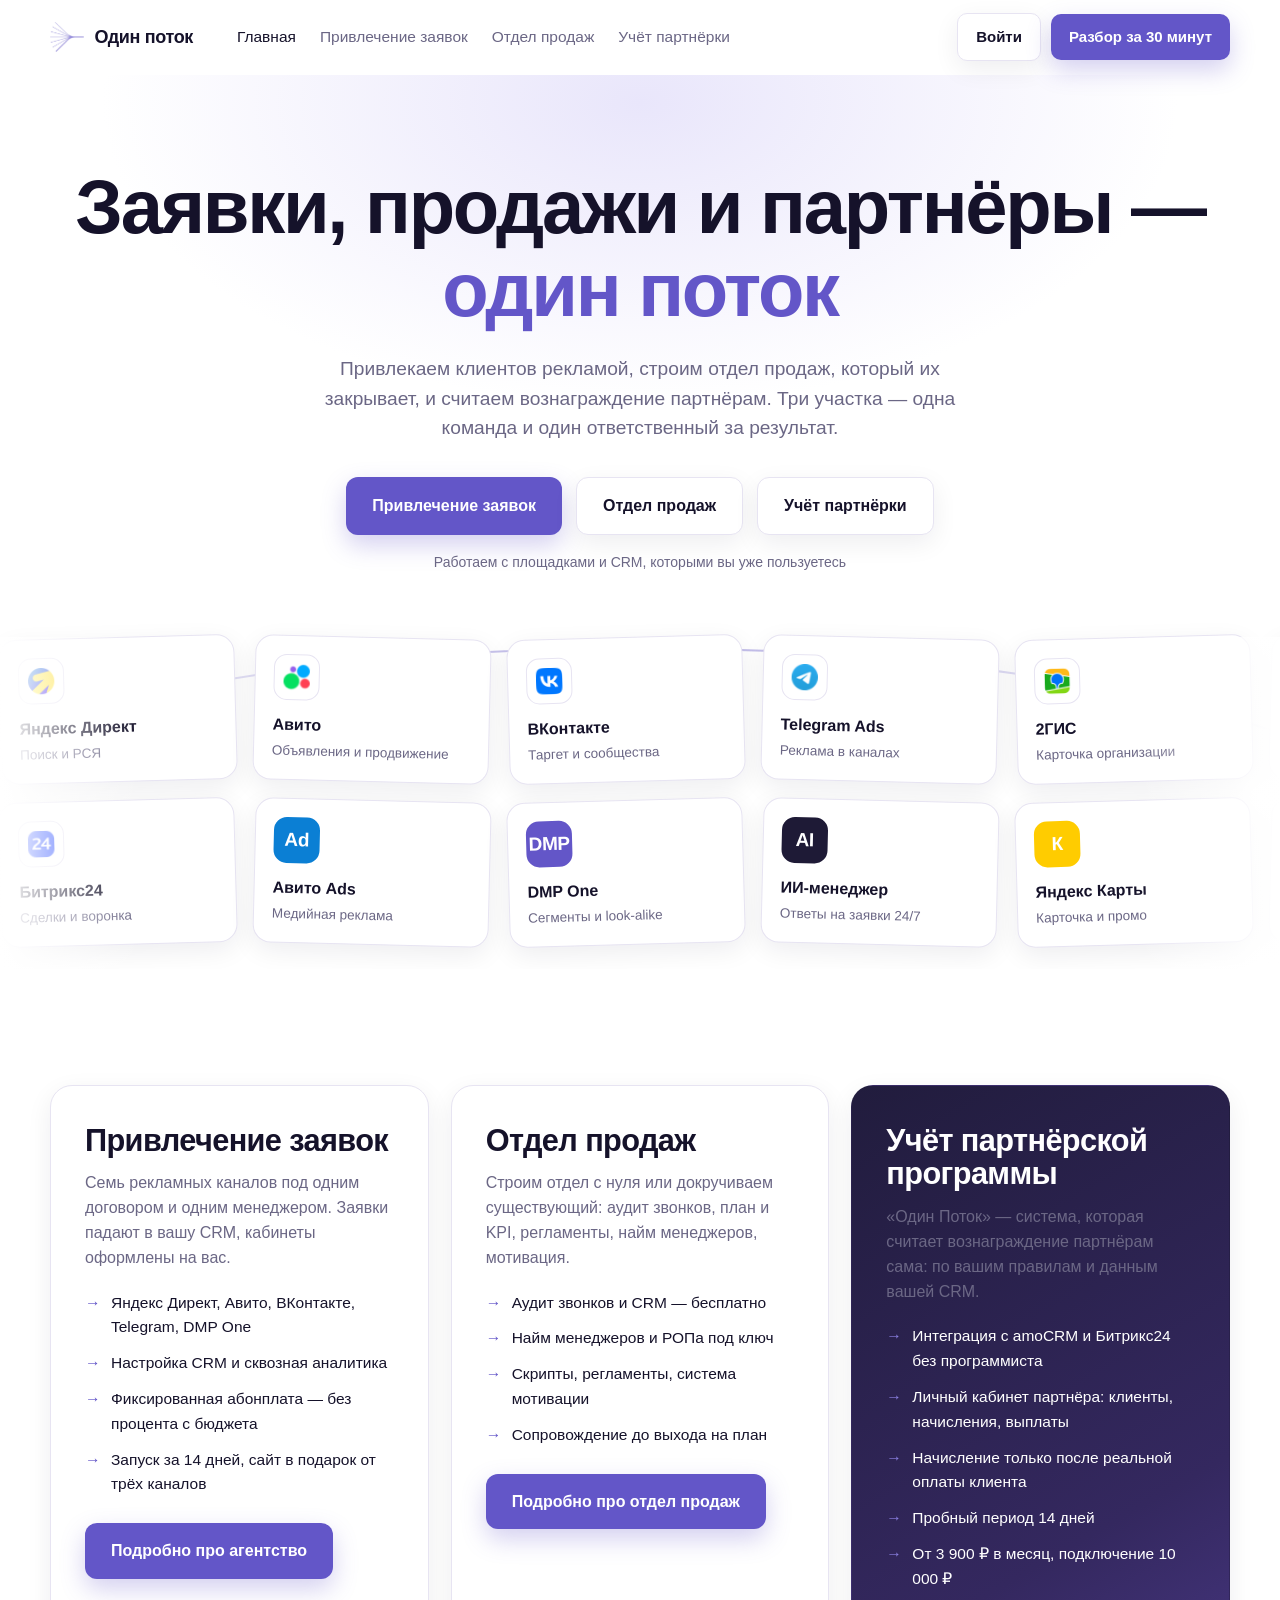
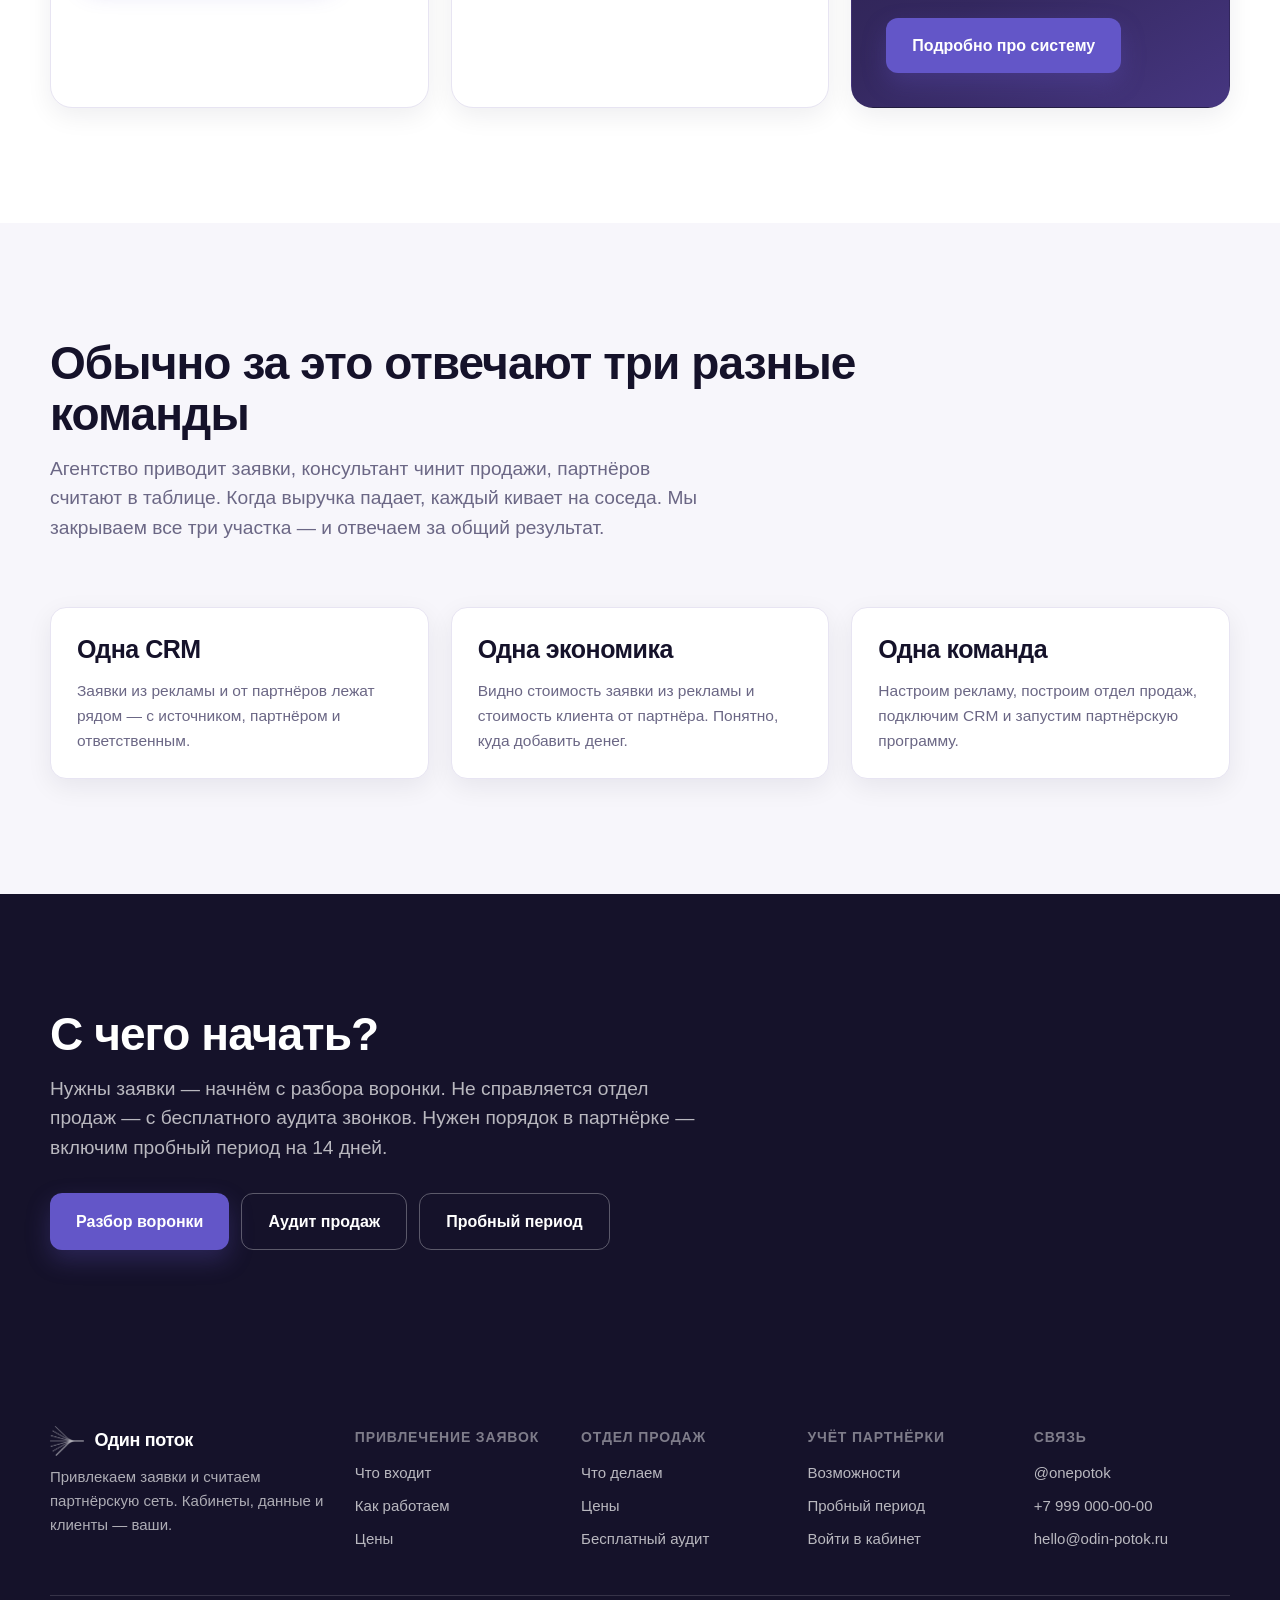
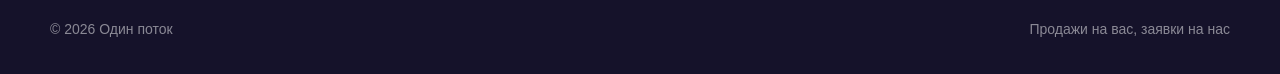
==== index.html @ 6f91235a "Тарифы платформы на сайте: шесть ступеней, подключение 10 000, год −20% Co-Authored-By: Claude Opus " ====
<!doctype html>
<html lang="ru">
<head>
<meta charset="utf-8" />
<meta name="viewport" content="width=device-width, initial-scale=1" />
<title>Один поток — привлечение заявок и учёт партнёрской программы</title>
<meta name="description" content="Два направления: агентство привлечения заявок (Яндекс Директ, Авито, ВКонтакте, Telegram, DMP One) и «Один Поток» — система учёта партнёрских программ с интеграцией amoCRM и Битрикс24." />
<link rel="icon" href="assets/logo-mark.png" />
<link rel="stylesheet" href="styles.css" />
</head>
<body data-page="home">

<header class="head" id="head"></header>

<main>
<section class="hero">
  <div class="wrap hero__in">
    <h1 class="rise">Заявки, продажи и партнёры —<br /><span>один поток</span></h1>
    <p class="lead rise">Привлекаем клиентов рекламой, строим отдел продаж, который их закрывает,
      и считаем вознаграждение партнёрам. Три участка — одна команда и один ответственный за результат.</p>
    <div class="hero__cta rise">
      <a class="btn" href="agency.html">Привлечение заявок</a>
      <a class="btn btn--ghost" href="sales.html">Отдел продаж</a>
      <a class="btn btn--ghost" href="platform.html">Учёт партнёрки</a>
    </div>
    <p class="hero__note rise">Работаем с площадками и CRM, которыми вы уже пользуетесь</p>
  </div>

  <div class="marquee" aria-hidden="true">
    <svg class="arc" viewBox="0 0 1200 160" preserveAspectRatio="none">
      <path d="M0 140 C 300 10, 900 10, 1200 140" fill="none" stroke="url(#g)" stroke-width="2" stroke-linecap="round" />
      <defs><linearGradient id="g" x1="0" x2="1"><stop offset="0" stop-color="#6356c8" stop-opacity="0"/><stop offset=".5" stop-color="#6356c8" stop-opacity=".45"/><stop offset="1" stop-color="#6356c8" stop-opacity="0"/></linearGradient></defs>
    </svg>
    <div class="marquee__row"></div>
    <div class="marquee__row"></div>
  </div>
</section>

<!-- ДВА НАПРАВЛЕНИЯ -->
<section class="section">
  <div class="wrap">
    <div class="ways">
      <article class="way rise">
        <h2>Привлечение заявок</h2>
        <p class="lead mt-s">Семь рекламных каналов под одним договором и одним менеджером. Заявки падают в вашу CRM, кабинеты оформлены на вас.</p>
        <ul>
          <li>Яндекс Директ, Авито, ВКонтакте, Telegram, DMP One</li>
          <li>Настройка CRM и сквозная аналитика</li>
          <li>Фиксированная абонплата — без процента с бюджета</li>
          <li>Запуск за 14 дней, сайт в подарок от трёх каналов</li>
        </ul>
        <a class="btn" href="agency.html">Подробно про агентство</a>
      </article>

      <article class="way rise">
        <h2>Отдел продаж</h2>
        <p class="lead mt-s">Строим отдел с нуля или докручиваем существующий: аудит звонков, план и KPI, регламенты, найм менеджеров, мотивация.</p>
        <ul>
          <li>Аудит звонков и CRM — бесплатно</li>
          <li>Найм менеджеров и РОПа под ключ</li>
          <li>Скрипты, регламенты, система мотивации</li>
          <li>Сопровождение до выхода на план</li>
        </ul>
        <a class="btn" href="sales.html">Подробно про отдел продаж</a>
      </article>

      <article class="way way--dark rise">
        <h2>Учёт партнёрской программы</h2>
        <p class="lead mt-s">«Один Поток» — система, которая считает вознаграждение партнёрам сама: по вашим правилам и данным вашей CRM.</p>
        <ul>
          <li>Интеграция с amoCRM и Битрикс24 без программиста</li>
          <li>Личный кабинет партнёра: клиенты, начисления, выплаты</li>
          <li>Начисление только после реальной оплаты клиента</li>
          <li>Пробный период <span data-trial-days>14</span> дней</li>
          <li>От 3 900 ₽ в месяц, подключение 10 000 ₽</li>
        </ul>
        <a class="btn" href="platform.html">Подробно про систему</a>
      </article>
    </div>
  </div>
</section>

<!-- ПОЧЕМУ ВМЕСТЕ -->
<section class="section section--paper">
  <div class="wrap">
    <div class="rise" style="max-width:840px">
      <h2>Обычно за это отвечают три разные команды</h2>
      <p class="lead mt-s">Агентство приводит заявки, консультант чинит продажи, партнёров считают в таблице.
        Когда выручка падает, каждый кивает на соседа. Мы закрываем все три участка — и отвечаем за общий результат.</p>
    </div>
    <div class="grid g3 mt-xl">
      <div class="card rise"><h3>Одна CRM</h3><p class="mt-s">Заявки из рекламы и от партнёров лежат рядом — с источником, партнёром и ответственным.</p></div>
      <div class="card rise"><h3>Одна экономика</h3><p class="mt-s">Видно стоимость заявки из рекламы и стоимость клиента от партнёра. Понятно, куда добавить денег.</p></div>
      <div class="card rise"><h3>Одна команда</h3><p class="mt-s">Настроим рекламу, построим отдел продаж, подключим CRM и запустим партнёрскую программу.</p></div>
    </div>
  </div>
</section>

<!-- ПОЛОСА CTA -->
<section class="section section--ink">
  <div class="wrap band">
    <div class="rise">
      <h2>С чего начать?</h2>
      <p class="lead mt-s">Нужны заявки — начнём с разбора воронки. Не справляется отдел продаж — с бесплатного аудита звонков.
        Нужен порядок в партнёрке — включим пробный период на <span data-trial-days>14</span> дней.</p>
    </div>
    <div class="band__cta rise">
      <a class="btn" href="agency.html#start">Разбор воронки</a>
      <a class="btn btn--ghost" href="sales.html#audit">Аудит продаж</a>
      <a class="btn btn--ghost" href="platform.html#trial">Пробный период</a>
    </div>
  </div>
</section>
</main>

<footer class="foot" id="foot"></footer>
<script src="app.js"></script>
</body>
</html>
---- styles.css ----
/*
 * Сайт «Один поток»: агентство привлечения заявок + платформа учёта партнёрок.
 * Светлый фон, один акцент из логотипа, много воздуха, крупная типографика.
 */

:root {
  --accent: #6356c8;
  --accent-2: #8a7fe0;
  --accent-soft: #efedfa;
  --ink: #15122a;
  --dim: #6b6785;
  --line: #e7e4f2;
  --paper: #f7f6fb;
  --ok: #17794f;
  --ok-bg: #e8f6ef;
  --warn-bg: #fff4d6;
  --radius: 16px;
  --shadow: 0 18px 50px rgba(21, 18, 42, .10);
  --shadow-soft: 0 8px 26px rgba(21, 18, 42, .07);
  --max: 1180px;
}

* { box-sizing: border-box; }

/* Полосы прокрутки убраны: страница листается колесом, пальцем и клавишами. */
* { scrollbar-width: none; -ms-overflow-style: none; }
*::-webkit-scrollbar { width: 0; height: 0; display: none; }

html { scroll-behavior: smooth; scroll-padding-top: 88px; }

body {
  margin: 0;
  background: #fff;
  color: var(--ink);
  font: 17px/1.6 -apple-system, "Segoe UI", Roboto, "Helvetica Neue", Arial, sans-serif;
  -webkit-font-smoothing: antialiased;
  overflow-x: hidden;
}

h1, h2, h3, h4 { margin: 0; letter-spacing: -.02em; line-height: 1.1; font-weight: 700; }
h1 { font-size: clamp(38px, 6.4vw, 76px); letter-spacing: -.03em; }
h2 { font-size: clamp(28px, 3.6vw, 46px); }
h3 { font-size: clamp(20px, 2vw, 25px); line-height: 1.25; }
p { margin: 0; }
a { color: inherit; text-decoration: none; }
img { max-width: 100%; display: block; }

.wrap { width: min(var(--max), calc(100% - 48px)); margin: 0 auto; }
.section { padding: clamp(64px, 9vw, 130px) 0; }
.section--paper { background: var(--paper); }
.section--ink { background: var(--ink); color: #fff; }
.section--ink .dim, .section--ink .lead { color: rgba(255,255,255,.7); }

.kicker {
  display: inline-flex; align-items: center; gap: 8px;
  font-size: 12px; letter-spacing: .16em; text-transform: uppercase; font-weight: 700;
  color: var(--accent); margin-bottom: 18px;
}
.kicker::before { content: ''; width: 22px; height: 2px; background: var(--accent); border-radius: 2px; }
.section--ink .kicker { color: var(--accent-2); }
.section--ink .kicker::before { background: var(--accent-2); }

.lead { font-size: clamp(17px, 1.5vw, 20px); color: var(--dim); line-height: 1.55; max-width: 62ch; }
.dim { color: var(--dim); }
.mt-s { margin-top: 14px; } .mt-m { margin-top: 26px; } .mt-l { margin-top: 44px; } .mt-xl { margin-top: 64px; }

/* ---------- кнопки ---------- */
.btn {
  display: inline-flex; align-items: center; justify-content: center; gap: 9px;
  border: 0; cursor: pointer; font: inherit; font-weight: 600; font-size: 16px;
  padding: 15px 26px; border-radius: 12px; transition: transform .15s ease, box-shadow .2s ease, background .2s ease;
  background: var(--accent); color: #fff; box-shadow: 0 10px 24px rgba(99, 86, 200, .28);
}
.btn:hover { transform: translateY(-2px); box-shadow: 0 16px 32px rgba(99, 86, 200, .34); }
.btn--ghost { background: #fff; color: var(--ink); border: 1px solid var(--line); box-shadow: var(--shadow-soft); }
.btn--ghost:hover { border-color: var(--accent); box-shadow: 0 12px 28px rgba(21,18,42,.1); }
.btn--ink { background: var(--ink); box-shadow: 0 10px 24px rgba(21, 18, 42, .25); }
.btn--sm { padding: 11px 18px; font-size: 15px; border-radius: 10px; }
.btn--wide { width: 100%; }

/* ---------- шапка ---------- */
.head {
  position: sticky; top: 0; z-index: 60;
  backdrop-filter: saturate(180%) blur(14px);
  background: rgba(255,255,255,.82);
  border-bottom: 1px solid transparent;
  transition: border-color .2s ease, box-shadow .2s ease;
}
.head.is-stuck { border-color: var(--line); box-shadow: 0 6px 24px rgba(21,18,42,.06); }
.head__in { display: flex; align-items: center; gap: 26px; height: 74px; }
.brand { display: flex; align-items: center; gap: 11px; font-weight: 800; font-size: 18px; letter-spacing: -.02em; }
.brand img { height: 30px; width: auto; }
.nav { display: flex; gap: 24px; margin-left: 18px; }
.nav a { font-size: 15.5px; color: var(--dim); font-weight: 500; transition: color .15s ease; }
.nav a:hover, .nav a.is-active { color: var(--ink); }
.head__cta { margin-left: auto; display: flex; gap: 10px; align-items: center; }
.burger { display: none; background: none; border: 0; font-size: 24px; cursor: pointer; color: var(--ink); }

/* ---------- первый экран ---------- */
.hero { position: relative; padding: clamp(50px, 7vw, 92px) 0 0; overflow: hidden; }
.hero::before {
  content: ''; position: absolute; inset: -260px 0 auto; height: 720px;
  background: radial-gradient(60% 60% at 50% 40%, #e9e6fb 0%, rgba(247,246,251,0) 70%);
  z-index: -1;
}
.hero__in { text-align: center; }
.hero h1 span { color: var(--accent); }
.hero .lead { margin: 22px auto 0; text-align: center; }
.hero__cta { display: flex; gap: 14px; justify-content: center; flex-wrap: wrap; margin-top: 34px; }
.hero__note { margin-top: 16px; font-size: 14px; color: var(--dim); }

/* бегущие карточки площадок */
.marquee { position: relative; margin-top: clamp(40px, 5vw, 66px); padding-bottom: 24px; }
.marquee::before, .marquee::after {
  content: ''; position: absolute; top: 0; bottom: 0; width: 140px; z-index: 3; pointer-events: none;
}
.marquee::before { left: 0; background: linear-gradient(90deg, #fff, rgba(255,255,255,0)); }
.marquee::after { right: 0; background: linear-gradient(270deg, #fff, rgba(255,255,255,0)); }
.arc { position: absolute; top: -34px; left: -4%; width: 108%; height: 170px; z-index: 0; pointer-events: none; }
.marquee__row { position: relative; z-index: 1; display: flex; gap: 18px; width: max-content; animation: slide 46s linear infinite; }
.marquee__row + .marquee__row { margin-top: 18px; animation-duration: 58s; animation-direction: reverse; }
.marquee:hover .marquee__row { animation-play-state: paused; }
@keyframes slide { from { transform: translateX(0); } to { transform: translateX(-50%); } }

.plat {
  width: 236px; flex: none; background: #fff; border: 1px solid var(--line); border-radius: 18px;
  padding: 18px; box-shadow: var(--shadow-soft); transition: transform .25s ease, box-shadow .25s ease;
}
.plat:nth-child(odd) { transform: rotate(-1.6deg); }
.plat:nth-child(even) { transform: rotate(1.4deg); }
.plat:hover { transform: rotate(0) translateY(-6px); box-shadow: var(--shadow); }
.plat__ic {
  width: 46px; height: 46px; border-radius: 13px; display: grid; place-items: center;
  color: #fff; font-weight: 800; font-size: 19px; margin-bottom: 12px; letter-spacing: -.02em;
}
.plat__n { font-weight: 700; font-size: 16px; }
.plat__t { font-size: 13.5px; color: var(--dim); margin-top: 2px; }

/* ---------- две дороги ---------- */
.ways { display: grid; grid-template-columns: repeat(3, 1fr); gap: 22px; }
@media (max-width: 1100px) { .ways { grid-template-columns: 1fr; } }
.way {
  position: relative; border-radius: 22px; padding: 38px 34px 34px; overflow: hidden;
  border: 1px solid var(--line); background: #fff; box-shadow: var(--shadow-soft);
  transition: transform .2s ease, box-shadow .2s ease;
}
.way:hover { transform: translateY(-4px); box-shadow: var(--shadow); }
.way--dark { background: linear-gradient(150deg, #211c3d, #34285f 70%, #463680); color: #fff; border-color: transparent; }
.way--dark .dim { color: rgba(255,255,255,.7); }
.way__tag { display: inline-block; font-size: 13px; font-weight: 600; padding: 5px 13px; border-radius: 999px; background: var(--accent-soft); color: var(--accent); margin-bottom: 18px; }
.way--dark .way__tag { background: rgba(255,255,255,.14); color: #fff; }
.way ul { list-style: none; margin: 20px 0 26px; padding: 0; display: grid; gap: 11px; }
.way li { position: relative; padding-left: 26px; font-size: 15.5px; }
.way li::before { content: '→'; position: absolute; left: 0; color: var(--accent); }
.way--dark li::before { color: var(--accent-2); }

/* ---------- сетки ---------- */
.grid { display: grid; gap: 22px; }
.g2 { grid-template-columns: repeat(2, 1fr); }
.g3 { grid-template-columns: repeat(3, 1fr); }
.g4 { grid-template-columns: repeat(4, 1fr); }
.split { display: grid; grid-template-columns: 1fr 1fr; gap: clamp(30px, 5vw, 70px); align-items: center; }

.card {
  background: #fff; border: 1px solid var(--line); border-radius: var(--radius);
  padding: 26px 26px 24px; box-shadow: var(--shadow-soft);
}
.card--flat { box-shadow: none; }
.card h3 { margin-bottom: 8px; }
.card p { font-size: 15.5px; color: var(--dim); }
.section--ink .card { background: rgba(255,255,255,.06); border-color: rgba(255,255,255,.14); }
.section--ink .card p { color: rgba(255,255,255,.7); }

.num { font-size: clamp(34px, 4vw, 52px); font-weight: 800; letter-spacing: -.03em; color: var(--accent); line-height: 1; }
.section--ink .num { color: #fff; }

/* пункты списком с линией */
.points { display: grid; gap: 20px; }
.point { padding-top: 16px; border-top: 1px solid var(--line); }
.point b { display: block; font-size: 17px; margin-bottom: 4px; }
.point span { font-size: 15.5px; color: var(--dim); }
.section--ink .point { border-color: rgba(255,255,255,.16); }
.section--ink .point span { color: rgba(255,255,255,.66); }

/* ---------- шаги ---------- */
.steps { display: grid; grid-template-columns: repeat(4, 1fr); gap: 22px; counter-reset: s; }
.step { position: relative; padding-top: 22px; border-top: 2px solid var(--accent-soft); }
.step::before {
  counter-increment: s; content: counter(s);
  position: absolute; top: -17px; left: 0; width: 32px; height: 32px; border-radius: 10px;
  background: var(--accent); color: #fff; display: grid; place-items: center; font-weight: 700; font-size: 15px;
}
.step b { display: block; margin: 12px 0 6px; font-size: 17.5px; }
.step span { font-size: 15px; color: var(--dim); }

/* ---------- цены ---------- */
.price-list { display: grid; gap: 0; border-top: 1px solid var(--line); }
.price-row {
  display: flex; align-items: center; gap: 16px; padding: 17px 4px; border-bottom: 1px solid var(--line);
  transition: background .15s ease, padding .15s ease;
}
.price-row:hover { background: var(--paper); padding-left: 12px; }
.price-row__n { font-weight: 600; }
.price-row__d { color: var(--dim); font-size: 14.5px; }
.price-row__p { margin-left: auto; font-weight: 700; white-space: nowrap; font-variant-numeric: tabular-nums; }
.price-hero {
  margin-top: 26px; border-radius: 20px; padding: 32px 34px; display: flex; align-items: center; gap: 26px; flex-wrap: wrap;
  background: linear-gradient(135deg, var(--accent), #8f7ff0); color: #fff; box-shadow: 0 20px 44px rgba(99,86,200,.3);
}
.price-hero b { font-size: 34px; letter-spacing: -.02em; display: block; }
.price-hero .btn { background: #fff; color: var(--ink); box-shadow: none; margin-left: auto; }

/* ---------- экраны продукта ---------- */
.shots { display: grid; grid-template-columns: repeat(2, 1fr); gap: 22px; }
.shot { border: 1px solid var(--line); border-radius: 16px; overflow: hidden; background: #fff; box-shadow: var(--shadow); }
.shot img { width: 100%; }
.shot__cap { padding: 13px 18px; font-size: 14px; color: var(--dim); border-top: 1px solid var(--line); background: #fff; }
.shot--wide { grid-column: 1 / -1; }

/* ---------- подходит / не подходит ---------- */
.fit { display: grid; grid-template-columns: 1fr 1fr; gap: 22px; }
.fit ul { list-style: none; margin: 16px 0 0; padding: 0; display: grid; gap: 12px; }
.fit li { position: relative; padding-left: 30px; font-size: 15.5px; }
.fit li::before {
  content: '✓'; position: absolute; left: 0; top: 1px; width: 21px; height: 21px; border-radius: 7px;
  background: var(--ok-bg); color: var(--ok); font-size: 12px; display: grid; place-items: center; font-weight: 700;
}
.fit--no li::before { content: '×'; background: #fdeaf0; color: #b3123c; }

/* ---------- вопросы ---------- */
.faq { border-top: 1px solid var(--line); }
.faq details { border-bottom: 1px solid var(--line); }
.faq summary {
  list-style: none; cursor: pointer; padding: 22px 40px 22px 0; font-weight: 600; font-size: 18px; position: relative;
}
.faq summary::-webkit-details-marker { display: none; }
.faq summary::after {
  content: '+'; position: absolute; right: 6px; top: 18px; font-size: 26px; font-weight: 400; color: var(--accent);
  transition: transform .2s ease;
}
.faq details[open] summary::after { content: '−'; }
.faq p { padding: 0 60px 24px 0; color: var(--dim); font-size: 16px; }

/* ---------- форма ---------- */
.form { display: grid; gap: 14px; }
.f label { display: block; font-size: 14px; color: var(--dim); margin-bottom: 6px; }
.f input, .f textarea, .f select {
  width: 100%; font: inherit; font-size: 16px; padding: 14px 16px; border-radius: 12px;
  border: 1px solid var(--line); background: #fff; color: var(--ink); transition: border-color .15s ease, box-shadow .15s ease;
}
.f input:focus, .f textarea:focus, .f select:focus { outline: none; border-color: var(--accent); box-shadow: 0 0 0 4px rgba(99,86,200,.12); }
.f textarea { min-height: 96px; resize: vertical; }
.form__note { font-size: 13.5px; color: var(--dim); }
.form__ok { display: none; background: var(--ok-bg); color: var(--ok); border-radius: 12px; padding: 14px 16px; font-size: 15px; }

/* ---------- подвал ---------- */
.foot { background: var(--ink); color: #fff; padding: 60px 0 34px; }
.foot a { color: rgba(255,255,255,.7); font-size: 15px; }
.foot a:hover { color: #fff; }
.foot__grid { display: grid; grid-template-columns: 1.6fr 1fr 1fr 1fr; gap: 30px; }
.foot__col { display: grid; gap: 9px; align-content: start; }
.foot__col b { font-size: 14px; letter-spacing: .06em; text-transform: uppercase; color: rgba(255,255,255,.45); margin-bottom: 4px; }
.foot__bottom { margin-top: 44px; padding-top: 22px; border-top: 1px solid rgba(255,255,255,.14); display: flex; justify-content: space-between; gap: 16px; flex-wrap: wrap; font-size: 14px; color: rgba(255,255,255,.5); }

/* ---------- появление при прокрутке ---------- */
.rise { opacity: 0; transform: translateY(26px); transition: opacity .6s ease, transform .6s ease; }
.rise.is-in { opacity: 1; transform: none; }
@media (prefers-reduced-motion: reduce) {
  .rise { opacity: 1; transform: none; transition: none; }
  .marquee__row { animation: none; }
  html { scroll-behavior: auto; }
}

/* ---------- телефоны ---------- */
@media (max-width: 960px) {
  .nav { display: none; }
  .burger { display: block; }
  .head__cta .btn--ghost { display: none; }
  .ways, .split, .g2, .g3, .g4, .shots, .fit, .steps { grid-template-columns: 1fr; }
  .foot__grid { grid-template-columns: 1fr 1fr; }
  .nav.is-open {
    display: grid; position: absolute; top: 74px; left: 0; right: 0; background: #fff;
    padding: 18px 24px 24px; gap: 14px; border-bottom: 1px solid var(--line); box-shadow: var(--shadow);
    margin-left: 0;
  }
  .nav.is-open a { font-size: 17px; color: var(--ink); }
  .price-hero { flex-direction: column; align-items: flex-start; }
  .price-hero .btn { margin-left: 0; width: 100%; }
}

/* ---------- сравнение вариантов ---------- */
.compare { display: grid; grid-template-columns: repeat(3, 1fr); gap: 22px; align-items: start; }
.compare__col { background: #fff; border: 1px solid var(--line); border-radius: var(--radius); padding: 28px 26px; box-shadow: var(--shadow-soft); }
.compare__col--best { border-color: var(--accent); box-shadow: 0 20px 44px rgba(99,86,200,.18); position: relative; }
.compare__col h3 { margin-bottom: 4px; }
.compare__col ul { list-style: none; margin: 20px 0 0; padding: 0; display: grid; gap: 12px; }
.compare__col li { position: relative; padding-left: 30px; font-size: 15.5px; }
.compare__col li::before { position: absolute; left: 0; top: 1px; width: 21px; height: 21px; border-radius: 7px; display: grid; place-items: center; font-size: 12px; font-weight: 700; }
.compare__col li.yes::before { content: '✓'; background: var(--ok-bg); color: var(--ok); }
.compare__col li.no::before { content: '×'; background: #fdeaf0; color: #b3123c; }
@media (max-width: 960px) { .compare { grid-template-columns: 1fr; } }

/* ---------- страницы-разделы ---------- */
.hero--page { padding-top: clamp(40px, 5vw, 70px); }
.hero--page h1 { font-size: clamp(34px, 5vw, 60px); }
.hero__in .kicker { display: inline-flex; }

/* логотип площадки вместо буквы */
.plat__ic--img { background: #fff; border: 1px solid var(--line); }
.plat__ic--img img { width: 30px; height: 30px; object-fit: contain; }

/* телефон в разделе кабинета партнёра */
.phone { width: 290px; border: 9px solid var(--ink); border-radius: 34px; overflow: hidden; box-shadow: var(--shadow); }
.phone img { width: 100%; display: block; }

/* полоса «с чего начать» */
.band { display: flex; align-items: center; justify-content: space-between; gap: 30px; flex-wrap: wrap; }
.band h2 { color: #fff; }
.band__cta { display: flex; gap: 12px; flex-wrap: wrap; }
.section--ink .btn--ghost { background: transparent; color: #fff; border-color: rgba(255,255,255,.3); box-shadow: none; }
.section--ink .btn--ghost:hover { border-color: #fff; }
.section--ink .form__note, .section--ink .dim { color: rgba(255,255,255,.62); }
.section--ink .card { background: rgba(255,255,255,.07); }
.section--ink .f label { color: rgba(255,255,255,.6); }
.section--ink .f input, .section--ink .f textarea, .section--ink .f select { background: rgba(255,255,255,.06); border-color: rgba(255,255,255,.18); color: #fff; }
.section--ink .f input::placeholder, .section--ink .f textarea::placeholder { color: rgba(255,255,255,.4); }
.section--ink h3 { color: #fff; }

/* Подвал на четыре раздела + бренд — на телефоне в две колонки. */
.foot__grid { grid-template-columns: 1.4fr 1fr 1fr 1fr 1fr; }
@media (max-width: 960px) { .foot__grid { grid-template-columns: 1fr 1fr; } }

.way h2 { font-size: clamp(24px, 2.4vw, 32px); }
.way .lead { font-size: 16px; }

/* ---------- чередование текст/картинка ---------- */
.split--flip { direction: rtl; }
.split--flip > * { direction: ltr; }
.shot--plain { border: 1px solid var(--line); border-radius: 16px; overflow: hidden; background: #fff; box-shadow: var(--shadow); }
.shot--plain img { width: 100%; display: block; }

/* ---------- полоса цифр ---------- */
.stats { display: grid; grid-template-columns: repeat(3, 1fr); gap: 30px; padding: 34px 0; border-top: 1px solid var(--line); border-bottom: 1px solid var(--line); }
.stats b { display: block; font-size: clamp(30px, 3.4vw, 42px); font-weight: 800; letter-spacing: -.03em; color: var(--accent); line-height: 1.1; }
.stats span { font-size: 15.5px; color: var(--dim); display: block; margin-top: 6px; }
@media (max-width: 960px) { .stats { grid-template-columns: 1fr; gap: 20px; } }

/* ---------- простой нумерованный путь ---------- */
.path { display: grid; grid-template-columns: repeat(4, 1fr); gap: 24px; counter-reset: p; }
.path__i { position: relative; padding-top: 40px; }
.path__i::before {
  counter-increment: p; content: counter(p);
  position: absolute; top: 0; left: 0; width: 30px; height: 30px; border-radius: 50%;
  background: var(--accent-soft); color: var(--accent); display: grid; place-items: center; font-weight: 700; font-size: 15px;
}
.path__i b { display: block; font-size: 17.5px; margin-bottom: 6px; }
.path__i span { font-size: 15px; color: var(--dim); }
@media (max-width: 960px) { .path { grid-template-columns: 1fr; } }

/* ---------- пример расчёта ---------- */
.calc { border: 1px solid var(--line); border-radius: var(--radius); overflow: hidden; background: #fff; box-shadow: var(--shadow-soft); }
.calc__row { display: grid; grid-template-columns: 2fr 1.2fr .8fr 1.2fr; gap: 16px; padding: 16px 24px; border-bottom: 1px solid var(--line); align-items: center; font-size: 16px; }
.calc__row:last-child { border-bottom: 0; }
.calc__head { background: var(--paper); font-size: 13px; letter-spacing: .04em; text-transform: uppercase; color: var(--dim); }
.calc__row b { font-variant-numeric: tabular-nums; }
.calc__total { background: var(--accent-soft); font-weight: 600; }
.calc__total b { color: var(--accent); font-size: 19px; }
@media (max-width: 760px) {
  .calc__row { grid-template-columns: 1fr auto; gap: 6px 14px; }
  .calc__head { display: none; }
  .calc__row span:nth-child(3) { color: var(--dim); font-size: 14px; }
}

/* ---------- экран и телефон рядом ---------- */
.pair { position: relative; padding-bottom: 40px; }
.pair__phone { position: absolute; right: -10px; bottom: 0; width: 168px; border-width: 7px; border-radius: 26px; }
@media (max-width: 960px) { .pair__phone { position: static; margin: 18px auto 0; width: 220px; } .pair { padding-bottom: 0; } }

/* Узкий скриншот (карточка CRM) не растягиваем — иначе размывается. */
.shot--narrow { max-width: 420px; margin-inline: auto; }

/* ---------- тарифы платформы ---------- */
.plans { display: grid; grid-template-columns: repeat(auto-fit, minmax(178px, 1fr)); gap: 14px; }
.plan { background: #fff; border: 1px solid var(--line); border-radius: 14px; padding: 20px 18px; box-shadow: var(--shadow-soft); }
.plan__limit { display: inline-block; font-size: 12.5px; font-weight: 600; padding: 4px 11px; border-radius: 999px; background: var(--accent-soft); color: var(--accent); }
.plan__price { font-size: 25px; font-weight: 700; letter-spacing: -.02em; margin-top: 12px; }
.plan__price span { font-size: 14px; font-weight: 400; color: var(--dim); }
.plan__per { font-size: 13.5px; color: var(--dim); margin-top: 2px; }
.plan__who { font-size: 14px; color: var(--dim); margin-top: 10px; line-height: 1.4; }
.switch { display: inline-flex; background: var(--paper); border: 1px solid var(--line); border-radius: 999px; padding: 4px; gap: 4px; }
.switch button { font: inherit; font-size: 14.5px; font-weight: 600; border: 0; cursor: pointer; padding: 8px 18px; border-radius: 999px; background: transparent; color: var(--dim); }
.switch button[aria-pressed="true"] { background: var(--accent); color: #fff; }
.price-note { display: grid; grid-template-columns: repeat(3, 1fr); gap: 18px; margin-top: 22px; }
.price-note div { padding-top: 14px; border-top: 1px solid var(--line); }
.price-note b { display: block; font-size: 16.5px; margin-bottom: 3px; }
.price-note span { font-size: 14.5px; color: var(--dim); }
@media (max-width: 760px) { .price-note { grid-template-columns: 1fr; } }
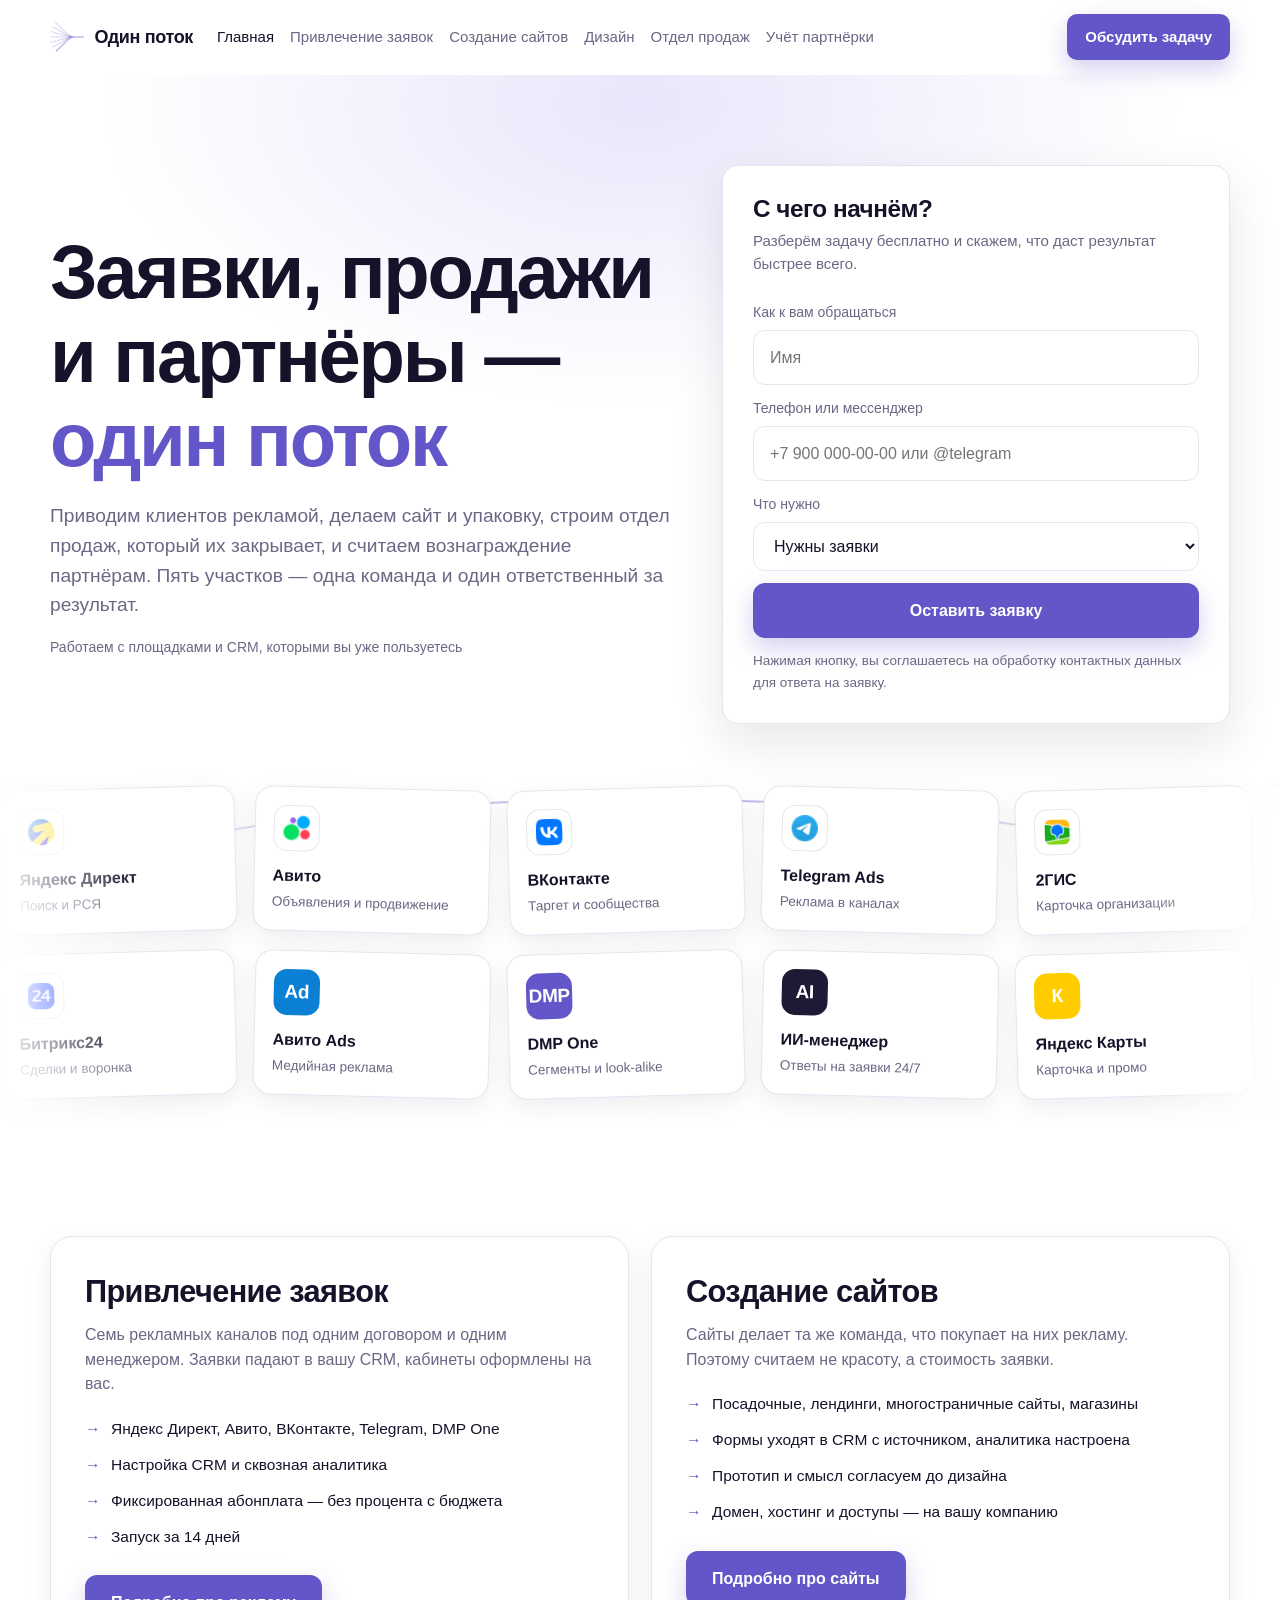
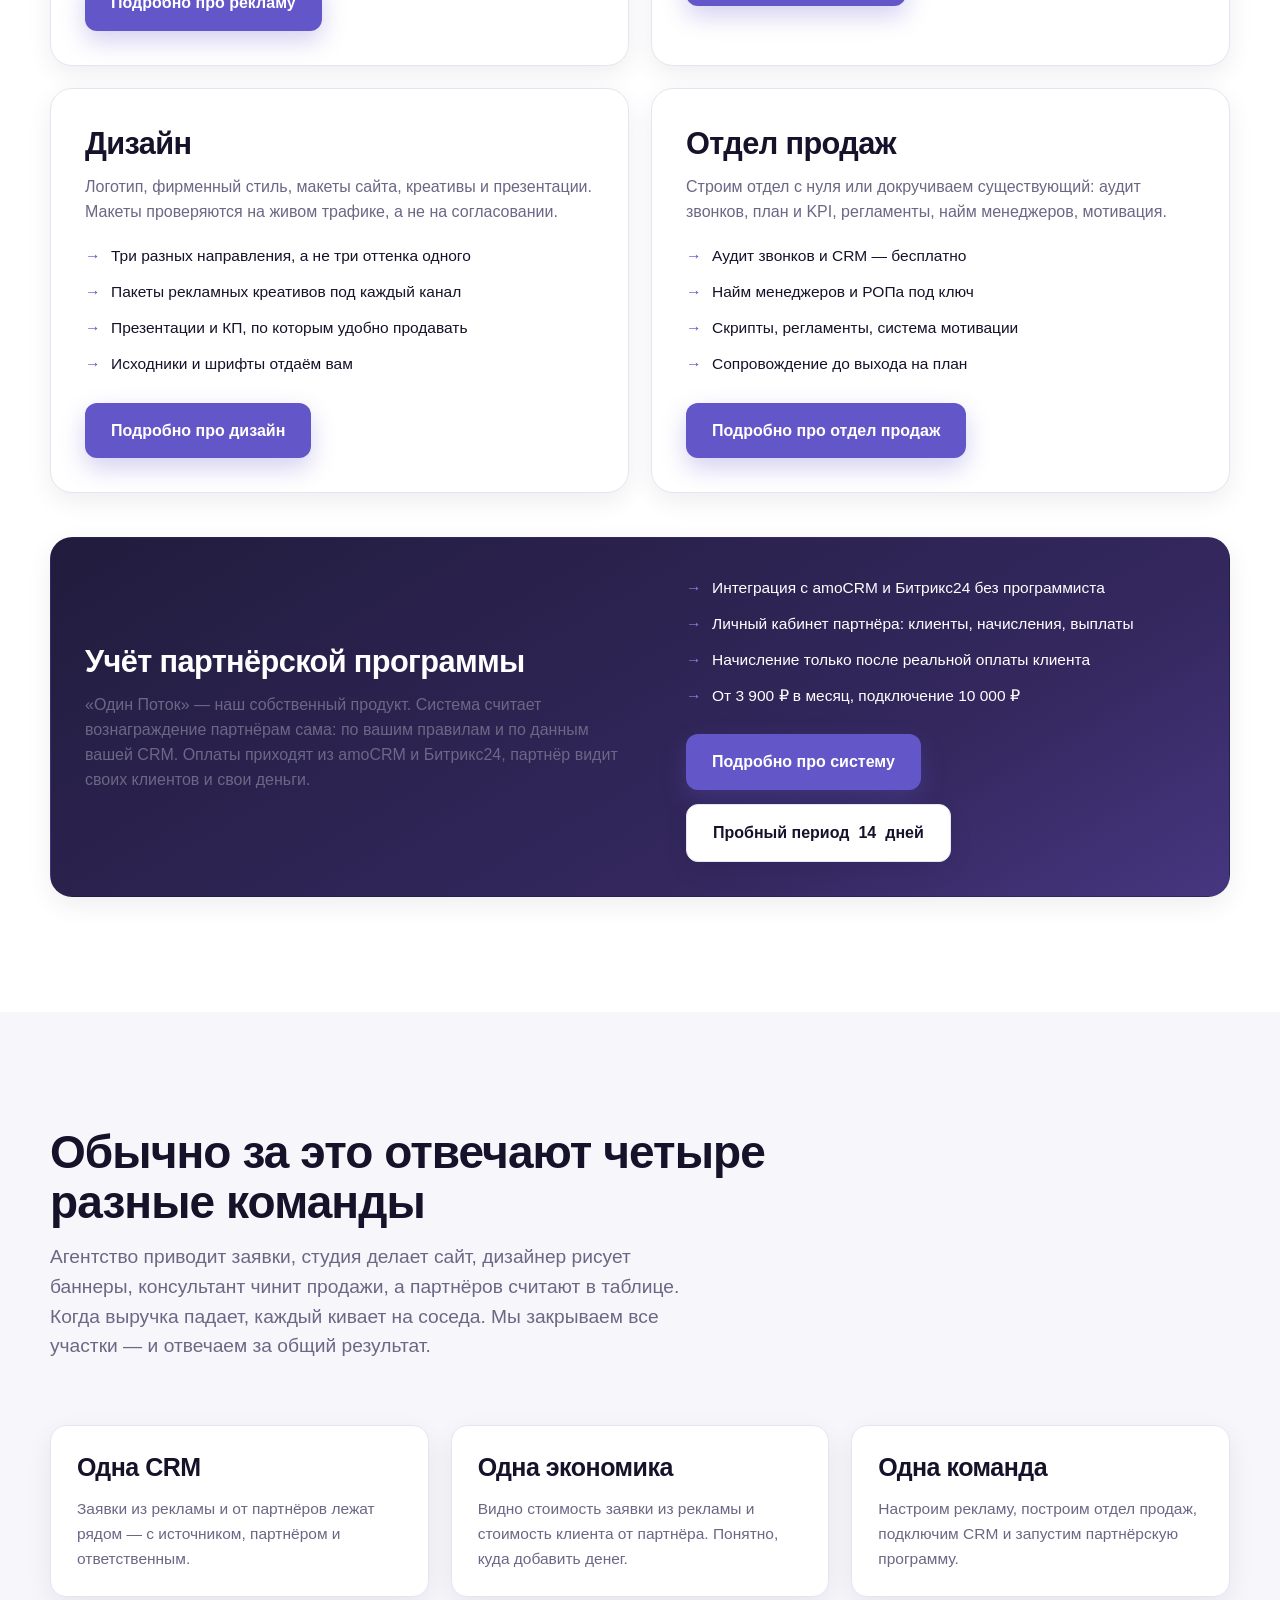
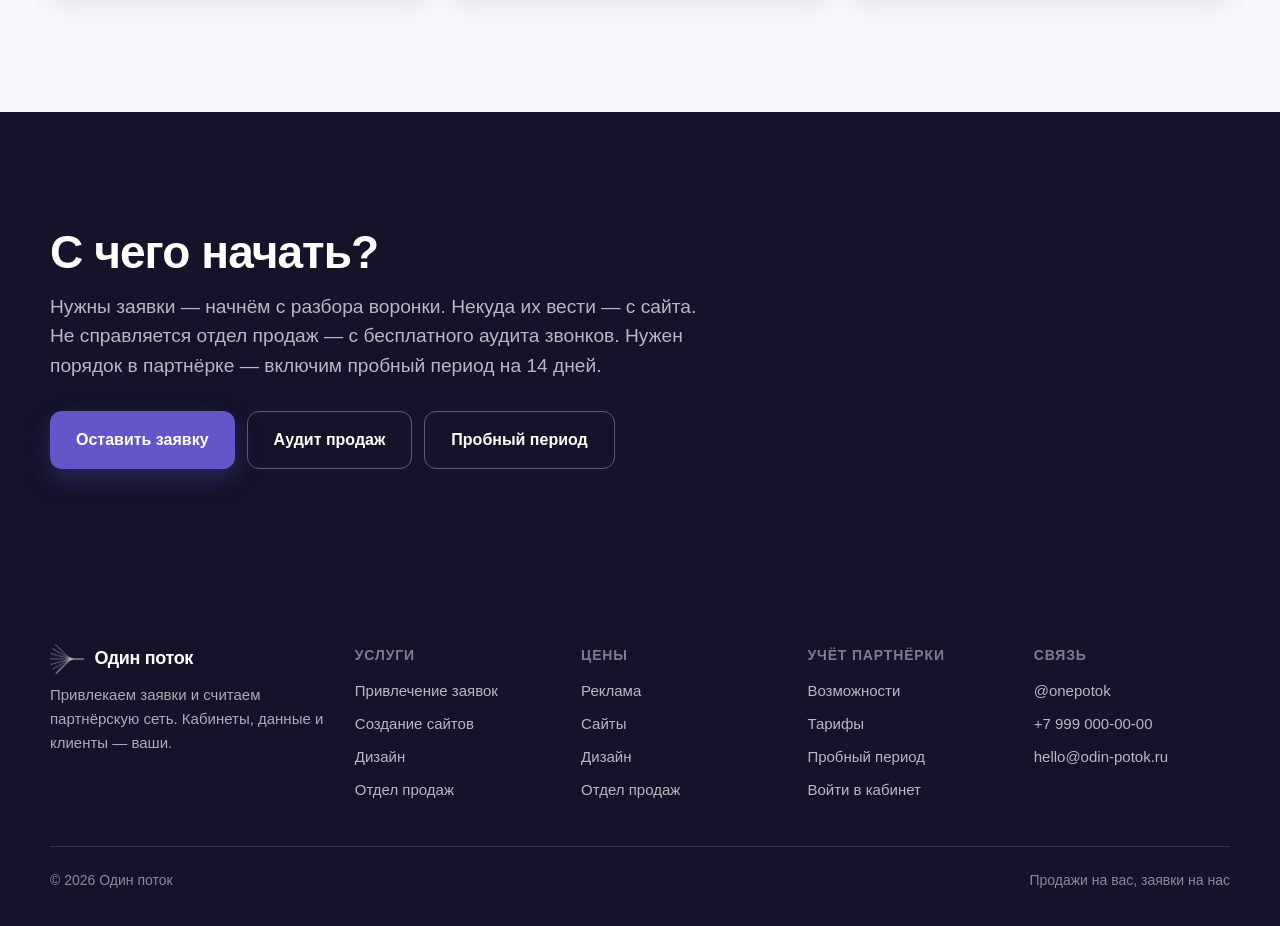
==== commit 4dee6e30: "Разделы «Создание сайтов» и «Дизайн», формы в первом экране Две новые страницы с полным наполнением:" ====
--- a/index.html
+++ b/index.html
@@ -13,17 +13,18 @@
 <header class="head" id="head"></header>
 
 <main>
-<section class="hero">
-  <div class="wrap hero__in">
-    <h1 class="rise">Заявки, продажи и партнёры —<br /><span>один поток</span></h1>
-    <p class="lead rise">Привлекаем клиентов рекламой, строим отдел продаж, который их закрывает,
-      и считаем вознаграждение партнёрам. Три участка — одна команда и один ответственный за результат.</p>
-    <div class="hero__cta rise">
-      <a class="btn" href="agency.html">Привлечение заявок</a>
-      <a class="btn btn--ghost" href="sales.html">Отдел продаж</a>
-      <a class="btn btn--ghost" href="platform.html">Учёт партнёрки</a>
+<section class="hero" id="start">
+  <div class="wrap hero__in hero__in--split">
+    <div>
+      <h1 class="rise">Заявки, продажи и партнёры —<br /><span>один поток</span></h1>
+      <p class="lead rise">Приводим клиентов рекламой, делаем сайт и упаковку, строим отдел продаж, который их закрывает,
+        и считаем вознаграждение партнёрам. Пять участков — одна команда и один ответственный за результат.</p>
+      <p class="hero__note rise">Работаем с площадками и CRM, которыми вы уже пользуетесь</p>
     </div>
-    <p class="hero__note rise">Работаем с площадками и CRM, которыми вы уже пользуетесь</p>
+    <div data-hero-form="Заявка с главной"
+         data-title="С чего начнём?"
+         data-sub="Разберём задачу бесплатно и скажем, что даст результат быстрее всего."
+         data-pick="Нужны заявки|Нужен сайт|Нужен дизайн|Нужен отдел продаж|Учёт партнёрской программы|Пока просто посоветоваться"></div>
   </div>
 
   <div class="marquee" aria-hidden="true">
@@ -36,10 +37,10 @@
   </div>
 </section>
 
-<!-- ДВА НАПРАВЛЕНИЯ -->
+<!-- НАПРАВЛЕНИЯ -->
 <section class="section">
   <div class="wrap">
-    <div class="ways">
+    <div class="ways ways--2">
       <article class="way rise">
         <h2>Привлечение заявок</h2>
         <p class="lead mt-s">Семь рекламных каналов под одним договором и одним менеджером. Заявки падают в вашу CRM, кабинеты оформлены на вас.</p>
@@ -47,9 +48,33 @@
           <li>Яндекс Директ, Авито, ВКонтакте, Telegram, DMP One</li>
           <li>Настройка CRM и сквозная аналитика</li>
           <li>Фиксированная абонплата — без процента с бюджета</li>
-          <li>Запуск за 14 дней, сайт в подарок от трёх каналов</li>
+          <li>Запуск за 14 дней</li>
         </ul>
-        <a class="btn" href="agency.html">Подробно про агентство</a>
+        <a class="btn" href="agency.html">Подробно про рекламу</a>
+      </article>
+
+      <article class="way rise">
+        <h2>Создание сайтов</h2>
+        <p class="lead mt-s">Сайты делает та же команда, что покупает на них рекламу. Поэтому считаем не красоту, а стоимость заявки.</p>
+        <ul>
+          <li>Посадочные, лендинги, многостраничные сайты, магазины</li>
+          <li>Формы уходят в CRM с источником, аналитика настроена</li>
+          <li>Прототип и смысл согласуем до дизайна</li>
+          <li>Домен, хостинг и доступы — на вашу компанию</li>
+        </ul>
+        <a class="btn" href="web.html">Подробно про сайты</a>
+      </article>
+
+      <article class="way rise">
+        <h2>Дизайн</h2>
+        <p class="lead mt-s">Логотип, фирменный стиль, макеты сайта, креативы и презентации. Макеты проверяются на живом трафике, а не на согласовании.</p>
+        <ul>
+          <li>Три разных направления, а не три оттенка одного</li>
+          <li>Пакеты рекламных креативов под каждый канал</li>
+          <li>Презентации и КП, по которым удобно продавать</li>
+          <li>Исходники и шрифты отдаём вам</li>
+        </ul>
+        <a class="btn" href="design.html">Подробно про дизайн</a>
       </article>
 
       <article class="way rise">
@@ -63,20 +88,27 @@
         </ul>
         <a class="btn" href="sales.html">Подробно про отдел продаж</a>
       </article>
+    </div>
 
-      <article class="way way--dark rise">
+    <article class="way way--dark way--wide rise mt-l">
+      <div>
         <h2>Учёт партнёрской программы</h2>
-        <p class="lead mt-s">«Один Поток» — система, которая считает вознаграждение партнёрам сама: по вашим правилам и данным вашей CRM.</p>
+        <p class="lead mt-s">«Один Поток» — наш собственный продукт. Система считает вознаграждение партнёрам сама:
+          по вашим правилам и по данным вашей CRM. Оплаты приходят из amoCRM и Битрикс24, партнёр видит своих клиентов и свои деньги.</p>
+      </div>
+      <div>
         <ul>
           <li>Интеграция с amoCRM и Битрикс24 без программиста</li>
           <li>Личный кабинет партнёра: клиенты, начисления, выплаты</li>
           <li>Начисление только после реальной оплаты клиента</li>
-          <li>Пробный период <span data-trial-days>14</span> дней</li>
           <li>От 3 900 ₽ в месяц, подключение 10 000 ₽</li>
         </ul>
-        <a class="btn" href="platform.html">Подробно про систему</a>
-      </article>
-    </div>
+        <div class="hero__cta" style="justify-content:flex-start;margin-top:0">
+          <a class="btn" href="platform.html">Подробно про систему</a>
+          <a class="btn btn--ghost" href="platform.html#trial">Пробный период <span data-trial-days>14</span> дней</a>
+        </div>
+      </div>
+    </article>
   </div>
 </section>
 
@@ -84,9 +116,10 @@
 <section class="section section--paper">
   <div class="wrap">
     <div class="rise" style="max-width:840px">
-      <h2>Обычно за это отвечают три разные команды</h2>
-      <p class="lead mt-s">Агентство приводит заявки, консультант чинит продажи, партнёров считают в таблице.
-        Когда выручка падает, каждый кивает на соседа. Мы закрываем все три участка — и отвечаем за общий результат.</p>
+      <h2>Обычно за это отвечают четыре разные команды</h2>
+      <p class="lead mt-s">Агентство приводит заявки, студия делает сайт, дизайнер рисует баннеры, консультант чинит продажи,
+        а партнёров считают в таблице. Когда выручка падает, каждый кивает на соседа. Мы закрываем все участки —
+        и отвечаем за общий результат.</p>
     </div>
     <div class="grid g3 mt-xl">
       <div class="card rise"><h3>Одна CRM</h3><p class="mt-s">Заявки из рекламы и от партнёров лежат рядом — с источником, партнёром и ответственным.</p></div>
@@ -101,11 +134,11 @@
   <div class="wrap band">
     <div class="rise">
       <h2>С чего начать?</h2>
-      <p class="lead mt-s">Нужны заявки — начнём с разбора воронки. Не справляется отдел продаж — с бесплатного аудита звонков.
-        Нужен порядок в партнёрке — включим пробный период на <span data-trial-days>14</span> дней.</p>
+      <p class="lead mt-s">Нужны заявки — начнём с разбора воронки. Некуда их вести — с сайта. Не справляется отдел продаж —
+        с бесплатного аудита звонков. Нужен порядок в партнёрке — включим пробный период на <span data-trial-days>14</span> дней.</p>
     </div>
     <div class="band__cta rise">
-      <a class="btn" href="agency.html#start">Разбор воронки</a>
+      <a class="btn" href="#start">Оставить заявку</a>
       <a class="btn btn--ghost" href="sales.html#audit">Аудит продаж</a>
       <a class="btn btn--ghost" href="platform.html#trial">Пробный период</a>
     </div>
--- a/styles.css
+++ b/styles.css
@@ -380,18 +380,122 @@
 .shot--narrow { max-width: 420px; margin-inline: auto; }
 
 /* ---------- тарифы платформы ---------- */
-.plans { display: grid; grid-template-columns: repeat(auto-fit, minmax(178px, 1fr)); gap: 14px; }
-.plan { background: #fff; border: 1px solid var(--line); border-radius: 14px; padding: 20px 18px; box-shadow: var(--shadow-soft); }
-.plan__limit { display: inline-block; font-size: 12.5px; font-weight: 600; padding: 4px 11px; border-radius: 999px; background: var(--accent-soft); color: var(--accent); }
-.plan__price { font-size: 25px; font-weight: 700; letter-spacing: -.02em; margin-top: 12px; }
-.plan__price span { font-size: 14px; font-weight: 400; color: var(--dim); }
-.plan__per { font-size: 13.5px; color: var(--dim); margin-top: 2px; }
-.plan__who { font-size: 14px; color: var(--dim); margin-top: 10px; line-height: 1.4; }
-.switch { display: inline-flex; background: var(--paper); border: 1px solid var(--line); border-radius: 999px; padding: 4px; gap: 4px; }
-.switch button { font: inherit; font-size: 14.5px; font-weight: 600; border: 0; cursor: pointer; padding: 8px 18px; border-radius: 999px; background: transparent; color: var(--dim); }
+/* ---------- тарифы ---------- */
+.price-top { display: flex; align-items: flex-end; justify-content: space-between; gap: 28px; flex-wrap: wrap; }
+.plans { display: grid; grid-template-columns: repeat(3, 1fr); gap: 18px; padding-top: 12px; }
+.plan {
+  position: relative; display: flex; flex-direction: column; background: #fff;
+  border: 1px solid var(--line); border-radius: var(--radius); padding: 24px 22px 22px;
+  box-shadow: var(--shadow-soft); transition: transform .22s ease, box-shadow .22s ease;
+}
+.plan:hover { transform: translateY(-4px); box-shadow: var(--shadow); }
+.plan--hot { border-color: var(--accent); box-shadow: 0 16px 44px rgba(99, 86, 200, .18); }
+.plan__flag {
+  position: absolute; top: -12px; left: 22px; background: var(--accent); color: #fff;
+  font-size: 11.5px; font-weight: 700; letter-spacing: .05em; text-transform: uppercase;
+  padding: 5px 11px; border-radius: 999px; white-space: nowrap;
+}
+.plan__limit { align-self: flex-start; font-size: 13px; font-weight: 600; padding: 5px 12px; border-radius: 999px; background: var(--accent-soft); color: var(--accent); }
+.plan__price { font-size: clamp(28px, 2.4vw, 34px); font-weight: 800; letter-spacing: -.03em; margin-top: 16px; line-height: 1; }
+.plan__price span { font-size: 15px; font-weight: 400; color: var(--dim); letter-spacing: 0; }
+.plan__per { font-size: 14px; color: var(--dim); margin-top: 8px; }
+.plan__who { font-size: 15.5px; color: var(--ink); margin: 14px 0 0; line-height: 1.45; flex: 1; }
+.plan__save { margin-top: 16px; padding-top: 13px; border-top: 1px dashed var(--line); font-size: 13.5px; color: var(--accent); font-weight: 600; }
+@media (max-width: 980px) { .plans { grid-template-columns: repeat(2, 1fr); } }
+@media (max-width: 580px) { .plans { grid-template-columns: 1fr; } }
+
+.switch { display: inline-flex; background: #fff; border: 1px solid var(--line); border-radius: 999px; padding: 4px; gap: 4px; box-shadow: var(--shadow-soft); }
+.switch button { font: inherit; font-size: 14.5px; font-weight: 600; border: 0; cursor: pointer; padding: 9px 20px; border-radius: 999px; background: transparent; color: var(--dim); transition: background .18s ease, color .18s ease; }
 .switch button[aria-pressed="true"] { background: var(--accent); color: #fff; }
-.price-note { display: grid; grid-template-columns: repeat(3, 1fr); gap: 18px; margin-top: 22px; }
+
+.incl { background: #fff; border: 1px solid var(--line); border-radius: var(--radius); padding: 24px 26px; box-shadow: var(--shadow-soft); display: grid; grid-template-columns: 190px 1fr; gap: 20px; align-items: start; }
+.incl__t { font-size: 17px; }
+.incl__list { list-style: none; margin: 0; padding: 0; display: grid; grid-template-columns: repeat(2, 1fr); gap: 10px 26px; }
+.incl__list li { position: relative; padding-left: 26px; font-size: 15.5px; color: var(--dim); }
+.incl__list li::before { content: '✓'; position: absolute; left: 0; top: -1px; color: var(--accent); font-weight: 700; }
+@media (max-width: 820px) { .incl { grid-template-columns: 1fr; gap: 14px; } .incl__list { grid-template-columns: 1fr; } }
+
+.price-note { display: grid; grid-template-columns: repeat(3, 1fr); gap: 18px; margin-top: 26px; }
 .price-note div { padding-top: 14px; border-top: 1px solid var(--line); }
 .price-note b { display: block; font-size: 16.5px; margin-bottom: 3px; }
 .price-note span { font-size: 14.5px; color: var(--dim); }
 @media (max-width: 760px) { .price-note { grid-template-columns: 1fr; } }
+
+.price-cta { margin-top: 28px; background: #fff; border: 1px solid var(--line); border-radius: var(--radius); box-shadow: var(--shadow-soft); padding: 22px 26px; display: flex; align-items: center; justify-content: space-between; gap: 22px; flex-wrap: wrap; }
+.price-cta b { display: block; font-size: 17.5px; }
+.price-cta span { font-size: 15px; color: var(--dim); }
+
+/* ---------- кому подходит ---------- */
+.niches { display: grid; grid-template-columns: repeat(4, 1fr); gap: 16px; }
+.niche { background: #fff; border: 1px solid var(--line); border-radius: 14px; padding: 20px 18px; box-shadow: var(--shadow-soft); transition: transform .22s ease, box-shadow .22s ease; }
+.niche:hover { transform: translateY(-4px); box-shadow: var(--shadow); }
+.niche__tag { display: inline-block; font-size: 12px; font-weight: 600; letter-spacing: .02em; padding: 4px 10px; border-radius: 999px; background: var(--accent-soft); color: var(--accent); }
+.niche b { display: block; font-size: 17px; margin-top: 12px; letter-spacing: -.01em; }
+.niche p { margin: 8px 0 0; font-size: 15px; color: var(--dim); line-height: 1.5; }
+@media (max-width: 1080px) { .niches { grid-template-columns: repeat(2, 1fr); } }
+@media (max-width: 560px) { .niches { grid-template-columns: 1fr; } }
+
+.when { display: grid; grid-template-columns: repeat(2, 1fr); gap: 22px; }
+.ticks { list-style: none; margin: 0; padding: 0; display: grid; gap: 10px; }
+.ticks li { position: relative; padding-left: 28px; font-size: 15.5px; color: var(--dim); line-height: 1.5; }
+.ticks li::before { content: '✓'; position: absolute; left: 0; top: -1px; color: var(--accent); font-weight: 700; }
+.ticks--no li::before { content: '—'; color: var(--line); }
+@media (max-width: 760px) { .when { grid-template-columns: 1fr; } }
+
+/* ---------- первый экран с формой ---------- */
+.hero__in--split {
+  display: grid; grid-template-columns: 1.1fr .9fr; gap: clamp(30px, 4vw, 60px);
+  align-items: center; text-align: left;
+}
+.hero__in--split .lead { margin: 20px 0 0; text-align: left; }
+.hero__in--split .hero__cta { justify-content: flex-start; margin-top: 28px; }
+.hero__in--split .hero__note { text-align: left; }
+.hform {
+  background: #fff; border: 1px solid var(--line); border-radius: var(--radius);
+  padding: clamp(22px, 2.4vw, 30px); box-shadow: var(--shadow);
+}
+.hform__t { font-size: clamp(21px, 1.9vw, 25px); }
+.hform__s { margin: 8px 0 0; font-size: 15px; color: var(--dim); line-height: 1.5; }
+.hform .form { gap: 12px; }
+@media (max-width: 960px) {
+  .hero__in--split { grid-template-columns: 1fr; gap: 34px; }
+  .hero__in--split .hero__cta { justify-content: center; }
+}
+
+/* Шесть шагов в три колонки — по четыре строки становятся слишком узкими. */
+.steps--3 { grid-template-columns: repeat(3, 1fr); row-gap: 38px; }
+@media (max-width: 900px) { .steps--3 { grid-template-columns: repeat(2, 1fr); } }
+@media (max-width: 560px) { .steps--3 { grid-template-columns: 1fr; } }
+
+/* Шапка: разделов стало шесть — меню прячем раньше, чем ломается строка. */
+@media (max-width: 1240px) {
+  .nav { gap: 18px; margin-left: 10px; }
+  .nav a { font-size: 15px; }
+}
+@media (max-width: 1140px) {
+  .nav { display: none; }
+  .burger { display: block; }
+  .nav.is-open {
+    display: grid; position: absolute; top: 74px; left: 0; right: 0; background: #fff;
+    padding: 18px 24px 24px; gap: 14px; border-bottom: 1px solid var(--line); box-shadow: var(--shadow);
+    margin-left: 0;
+  }
+  .nav.is-open a { font-size: 17px; color: var(--ink); }
+}
+
+/* Четыре услуги плиткой 2×2, продукт — широкой карточкой под ними. */
+.ways--2 { grid-template-columns: repeat(2, 1fr); }
+.way--wide { display: grid; grid-template-columns: 1.05fr .95fr; gap: clamp(24px, 3vw, 48px); align-items: center; }
+.way--wide ul { margin-top: 0; }
+@media (max-width: 1100px) { .ways--2 { grid-template-columns: 1fr; } .way--wide { grid-template-columns: 1fr; } }
+
+/* Шапка с шестью разделами: ссылки не переносим, иначе строка ломается. */
+.brand { white-space: nowrap; }
+.head__in { gap: 18px; }
+.nav { gap: 16px; margin-left: 6px; }
+.nav a { white-space: nowrap; font-size: 15px; }
+@media (max-width: 1340px) { .head__cta .btn--ghost { display: none; } }
+@media (max-width: 1200px) {
+  .nav { display: none; }
+  .burger { display: block; }
+}
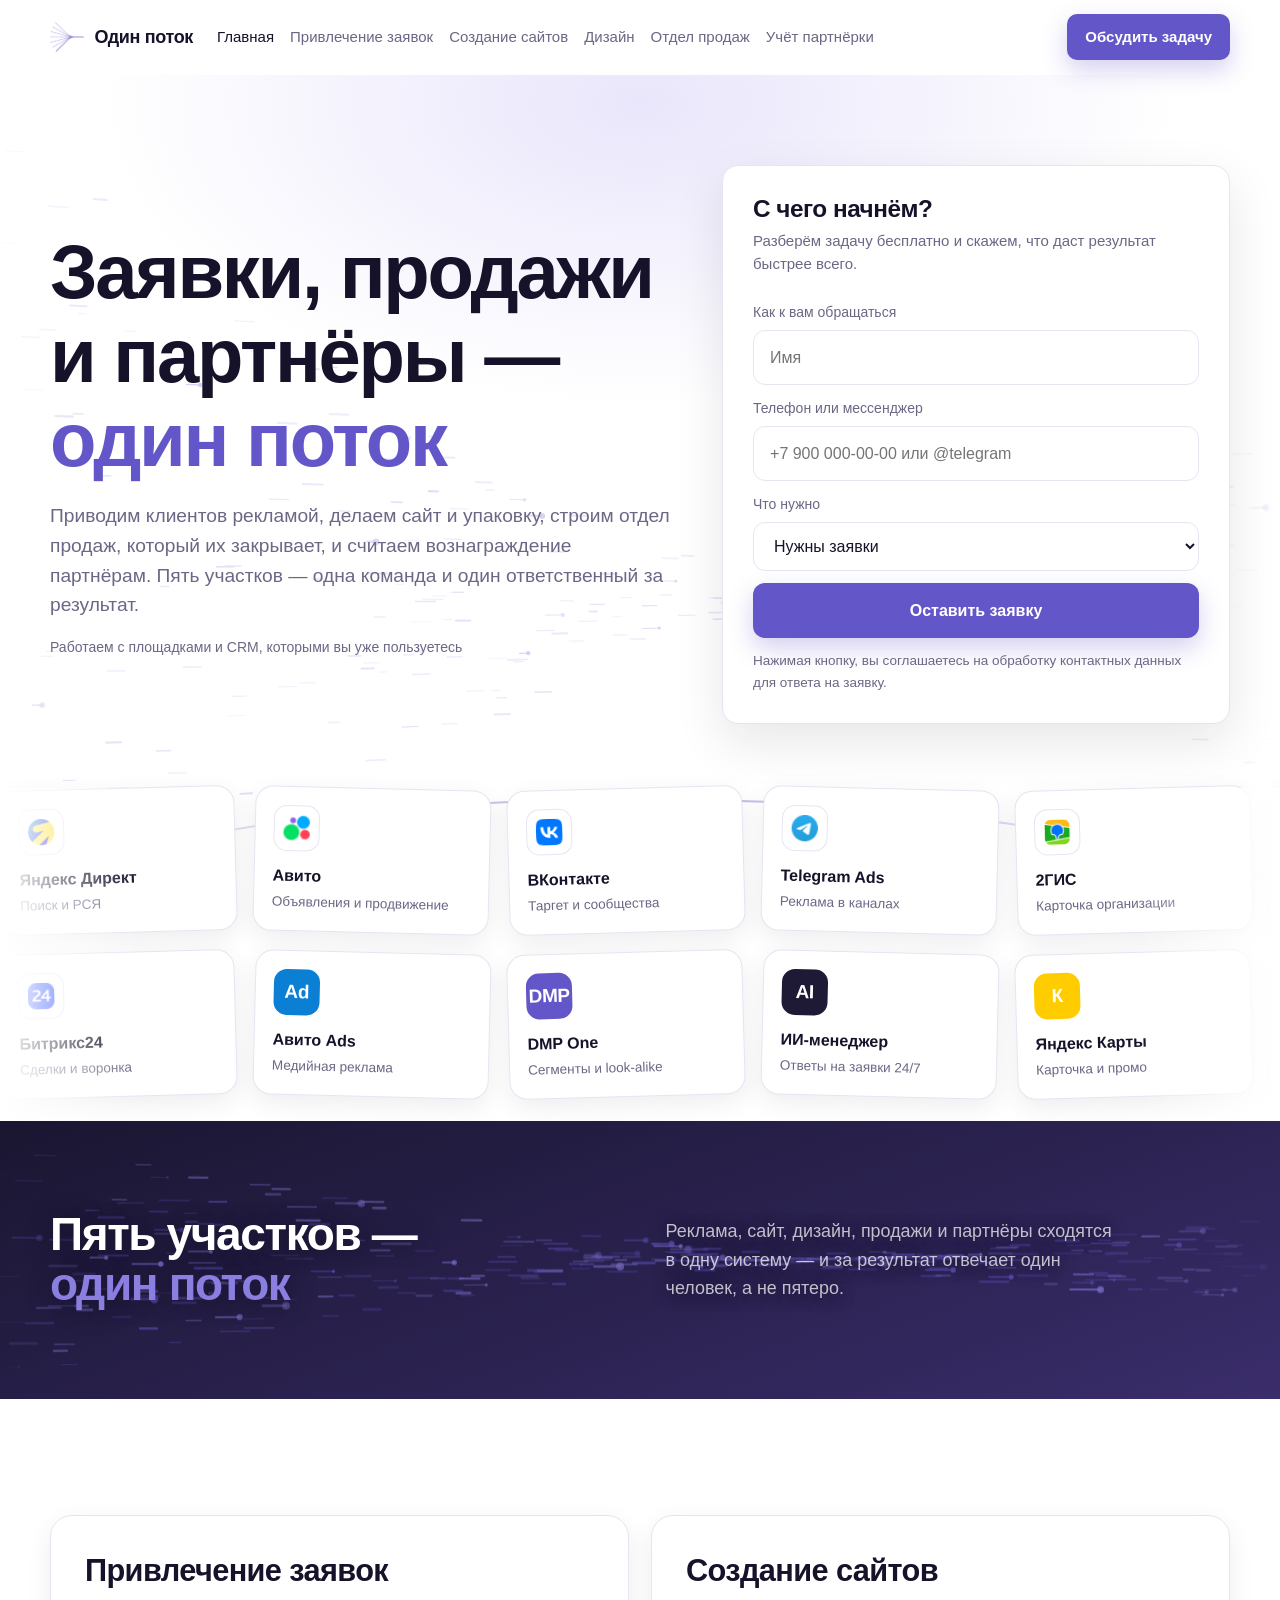
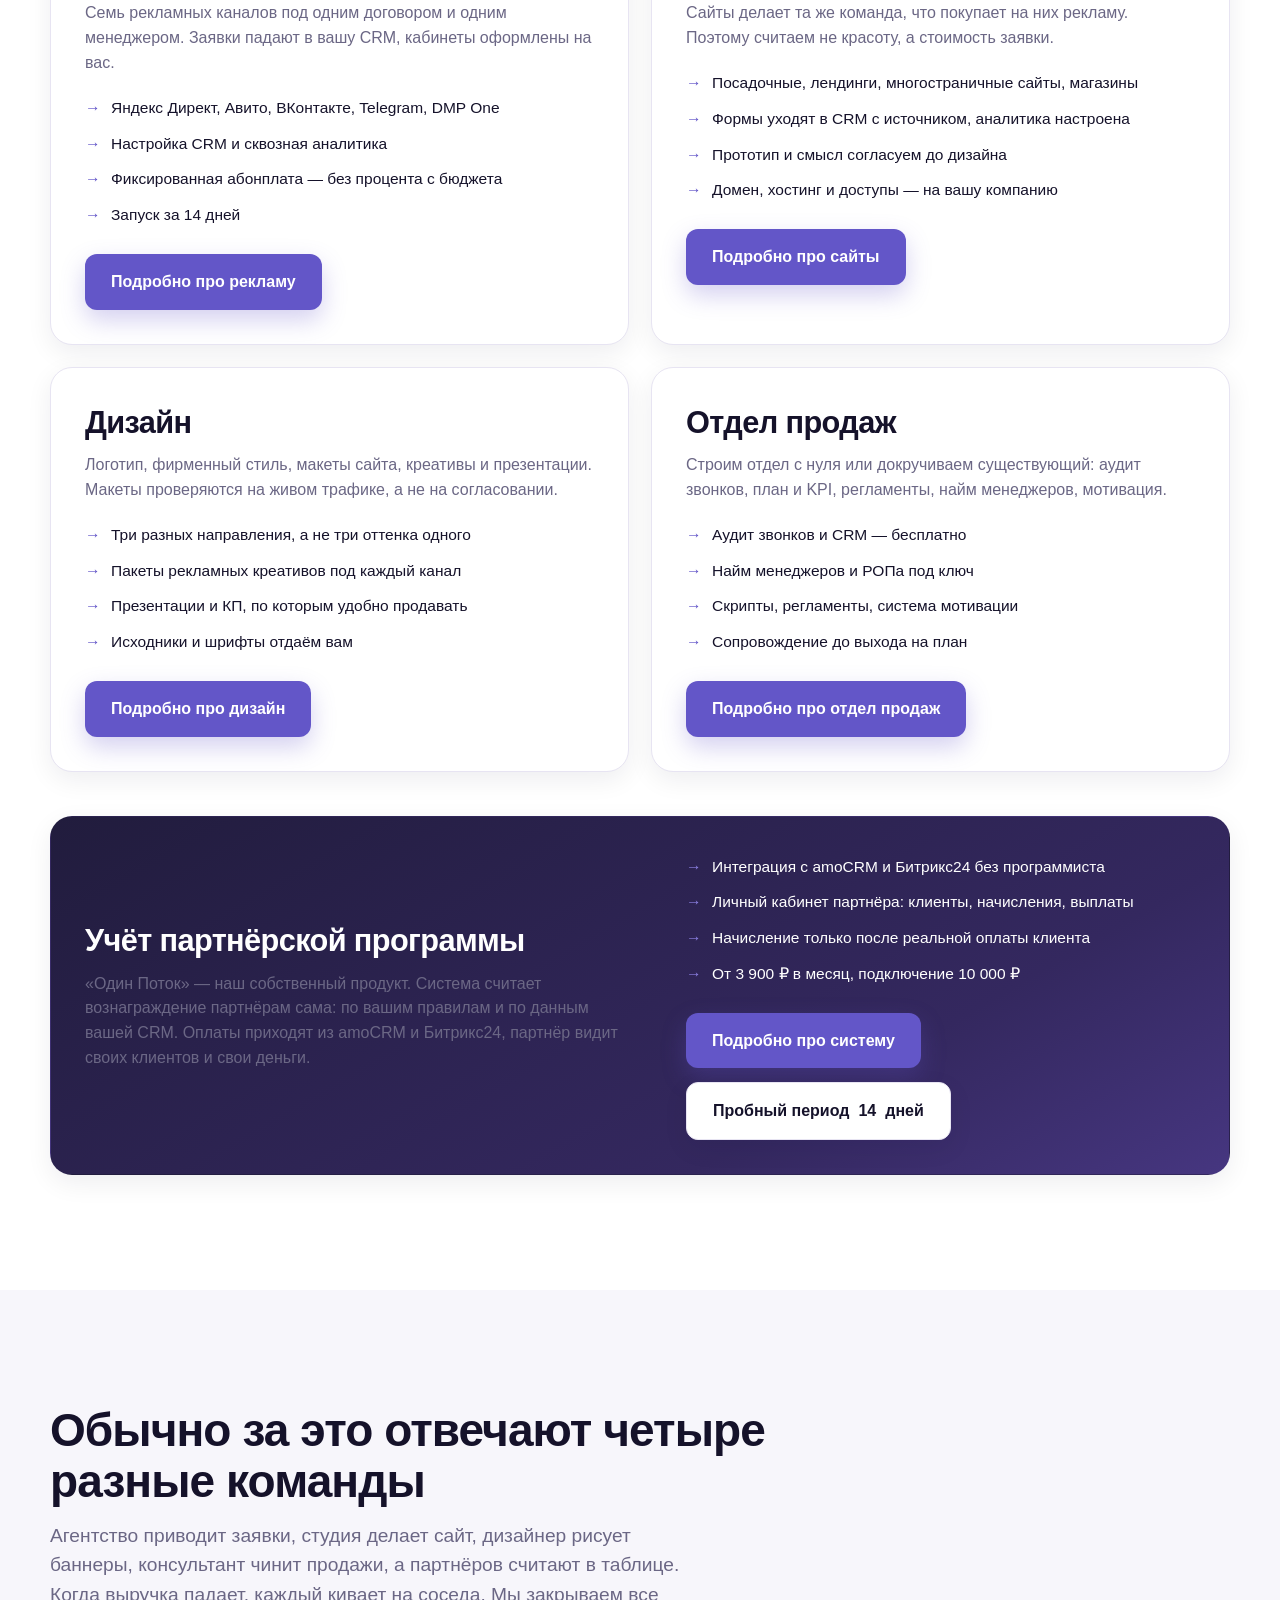
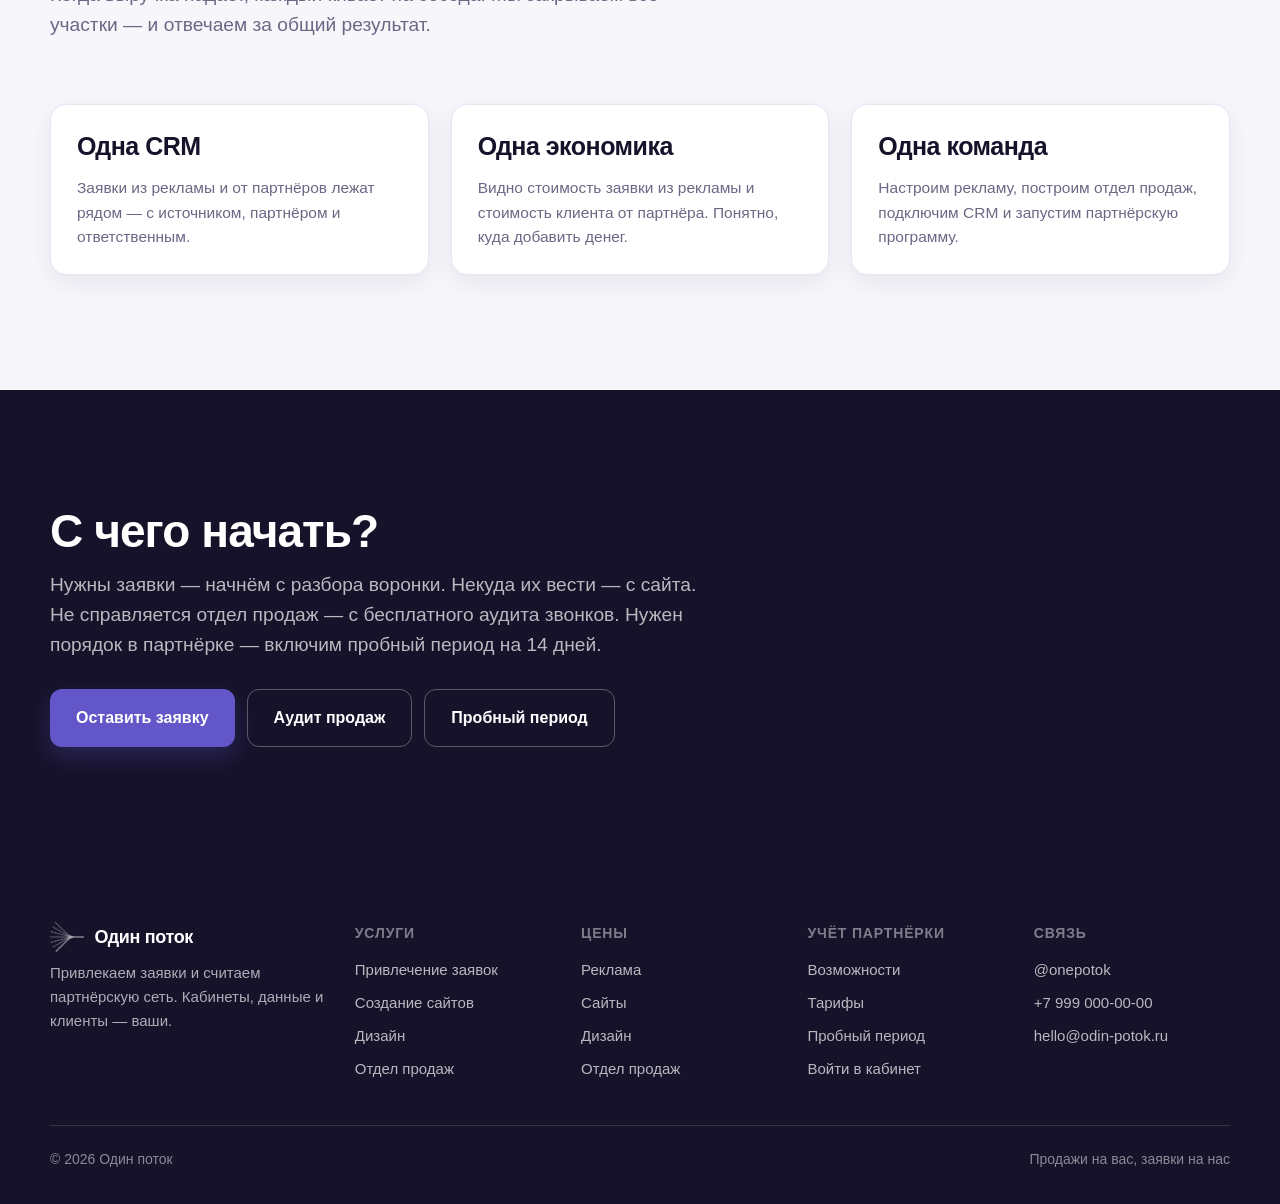
==== commit 52c12e67: "Живой «поток» и по одному интерактиву в каждом разделе Фирменный приём: название компании стало карт" ====
--- a/index.html
+++ b/index.html
@@ -14,6 +14,7 @@
 
 <main>
 <section class="hero" id="start">
+  <canvas class="stream stream--soft" data-stream="home" aria-hidden="true"></canvas>
   <div class="wrap hero__in hero__in--split">
     <div>
       <h1 class="rise">Заявки, продажи и партнёры —<br /><span>один поток</span></h1>
@@ -34,6 +35,15 @@
     </svg>
     <div class="marquee__row"></div>
     <div class="marquee__row"></div>
+  </div>
+</section>
+
+<!-- ПОЛОСА «ПОТОК» -->
+<section class="flowband">
+  <canvas class="stream stream--band" data-stream="home" aria-hidden="true"></canvas>
+  <div class="wrap flowband__in">
+    <h2 class="flowband__h">Пять участков —<br /><span>один поток</span></h2>
+    <p class="flowband__p">Реклама, сайт, дизайн, продажи и партнёры сходятся в одну систему — и за результат отвечает один человек, а не пятеро.</p>
   </div>
 </section>
 
@@ -148,5 +158,7 @@
 
 <footer class="foot" id="foot"></footer>
 <script src="app.js"></script>
+<script src="stream.js"></script>
+<script src="widgets.js"></script>
 </body>
 </html>
--- a/styles.css
+++ b/styles.css
@@ -499,3 +499,172 @@
   .nav { display: none; }
   .burger { display: block; }
 }
+
+/* ================================================================== */
+/* Живой первый экран и интерактивные блоки                           */
+/* ================================================================== */
+
+/* «Поток» — холст под содержимым первого экрана. */
+.stream { position: absolute; inset: 0; width: 100%; height: 100%; z-index: 0; pointer-events: none; }
+.hero > .wrap { position: relative; z-index: 1; }
+
+/* ---------- калькулятор рекламы ---------- */
+.calc2 { display: grid; grid-template-columns: .92fr 1.08fr; gap: clamp(22px, 3vw, 44px); align-items: start; }
+.calc__in { background: #fff; border: 1px solid var(--line); border-radius: var(--radius); padding: 24px; box-shadow: var(--shadow-soft); display: grid; gap: 14px; }
+.calc__f { display: grid; gap: 6px; }
+.calc__f > span { font-size: 14px; color: var(--dim); display: flex; justify-content: space-between; align-items: baseline; gap: 8px; }
+.calc__f b { font-size: 12.5px; color: var(--accent); font-weight: 700; }
+.calc__f input, .rc__f input, .rc__f select {
+  background: var(--paper); border: 1px solid var(--line); border-radius: 11px;
+  font: inherit; font-variant-numeric: tabular-nums; padding: 11px 13px; width: 100%; color: var(--ink);
+}
+.calc__f input:focus, .rc__f input:focus, .rc__f select:focus { outline: none; border-color: var(--accent); box-shadow: 0 0 0 4px rgba(99,86,200,.12); }
+.calc__hint { margin: 2px 0 0; font-size: 13.5px; color: var(--dim); line-height: 1.5; }
+.calc__out { display: grid; gap: 18px; align-content: start; }
+.calc__flow { display: grid; gap: 12px; }
+.calc__bar { display: grid; grid-template-columns: 76px 1fr auto; gap: 14px; align-items: center; }
+.calc__bt { font-size: 14.5px; color: var(--dim); }
+.calc__btrack { height: 12px; background: var(--paper); border-radius: 999px; overflow: hidden; border: 1px solid var(--line); }
+.calc__bfill { display: block; height: 100%; background: linear-gradient(90deg, var(--accent), var(--accent-2)); transition: width .35s cubic-bezier(.4,0,.2,1); }
+.calc__bar b { font-variant-numeric: tabular-nums; font-size: 16px; min-width: 70px; text-align: right; }
+.calc__kpis { display: grid; grid-template-columns: repeat(4, 1fr); gap: 12px; }
+.calc__kpi { background: #fff; border: 1px solid var(--line); border-radius: 13px; padding: 14px 12px; text-align: center; }
+.calc__kpi b { display: block; font-size: 17px; font-variant-numeric: tabular-nums; letter-spacing: -.02em; }
+.calc__kpi span { font-size: 13px; color: var(--dim); }
+.calc__kpi.is-ok { background: var(--ok-bg); border-color: transparent; }
+.calc__kpi.is-ok b { color: var(--ok); }
+.calc__kpi.is-bad { background: #fdeaf0; border-color: transparent; }
+.calc__kpi.is-bad b { color: #b3123c; }
+.calc__note { margin: 0; font-size: 15.5px; color: var(--dim); line-height: 1.6; }
+.calc__note b { color: var(--ink); }
+@media (max-width: 900px) { .calc2 { grid-template-columns: 1fr; } .calc__kpis { grid-template-columns: repeat(2, 1fr); } }
+
+/* ---------- пятисекундный тест ---------- */
+.t5 { background: #fff; border: 1px solid var(--line); border-radius: var(--radius); box-shadow: var(--shadow); padding: clamp(22px, 3vw, 40px); min-height: 430px; display: grid; align-content: center; }
+.t5__intro, .t5__quiz, .t5__res { text-align: center; max-width: 620px; margin: 0 auto; }
+.t5__lead { font-size: 17px; color: var(--dim); line-height: 1.6; margin: 0 0 22px; }
+.t5__stage { position: relative; }
+.t5__timer { position: absolute; top: -16px; right: -10px; z-index: 2; width: 46px; height: 46px; border-radius: 50%; background: var(--accent); color: #fff; display: grid; place-items: center; font-weight: 800; font-size: 19px; box-shadow: var(--shadow); }
+.t5__step { display: inline-block; font-size: 13px; letter-spacing: .05em; text-transform: uppercase; color: var(--dim); margin-bottom: 10px; }
+.t5__opts { display: grid; gap: 10px; margin-top: 22px; }
+.t5__opt { font: inherit; font-size: 16px; text-align: left; background: var(--paper); border: 1px solid var(--line); border-radius: 12px; padding: 15px 18px; cursor: pointer; transition: border-color .15s ease, transform .15s ease; color: var(--ink); }
+.t5__opt:hover { border-color: var(--accent); transform: translateX(3px); }
+.t5__score { font-size: clamp(40px, 6vw, 62px); font-weight: 800; letter-spacing: -.03em; color: #b3123c; line-height: 1; margin-bottom: 10px; }
+.t5__score.is-ok { color: var(--ok); }
+.t5__cta { display: flex; gap: 12px; justify-content: center; flex-wrap: wrap; margin-top: 24px; }
+
+/* макет-«сайт» внутри теста */
+.mock { border: 1px solid var(--line); border-radius: 14px; overflow: hidden; background: #fff; text-align: left; }
+.mock__nav { display: flex; gap: 18px; align-items: center; padding: 13px 20px; border-bottom: 1px solid var(--line); font-size: 13px; color: var(--dim); flex-wrap: wrap; }
+.mock__logo { font-weight: 800; letter-spacing: .04em; color: var(--ink); margin-right: auto; }
+.mock__ph { margin-left: auto; font-weight: 700; color: var(--ink); }
+.mock__body { padding: clamp(24px, 4vw, 48px); }
+.mock h4 { font-size: clamp(22px, 3vw, 36px); margin: 0 0 14px; letter-spacing: -.02em; line-height: 1.15; }
+.mock p { font-size: 15.5px; color: var(--dim); margin: 0 0 20px; max-width: 54ch; line-height: 1.6; }
+.mock__btn { display: inline-block; background: var(--paper); border: 1px solid var(--line); color: var(--dim); border-radius: 10px; padding: 11px 20px; font-size: 15px; }
+.mock__btn--go { background: var(--accent); border-color: transparent; color: #fff; font-weight: 600; }
+.mock__price { font-size: 19px; color: var(--accent); font-weight: 700; margin-bottom: 14px; }
+.mock__ul { list-style: none; margin: 0 0 20px; padding: 0; display: grid; gap: 7px; }
+.mock__ul li { position: relative; padding-left: 24px; font-size: 15px; color: var(--dim); }
+.mock__ul li::before { content: '¹3'; position: absolute; left: 0; color: var(--ok); font-weight: 700; }
+.mock--good .mock__body { background: linear-gradient(160deg, #fff, var(--accent-soft)); }
+
+/* ---------- слепой А/Б ---------- */
+.ab { text-align: center; }
+.ab__step { display: inline-block; font-size: 13px; letter-spacing: .05em; text-transform: uppercase; color: var(--dim); }
+.ab__step.is-ok { color: var(--ok); font-weight: 700; }
+.ab__step.is-bad { color: #b3123c; font-weight: 700; }
+.ab h3 { margin: 10px 0 24px; font-size: clamp(20px, 2.2vw, 27px); }
+.ab__pair { display: grid; grid-template-columns: 1fr 1fr; gap: 20px; }
+.ab__card { position: relative; font: inherit; text-align: left; background: #fff; border: 2px solid var(--line); border-radius: var(--radius); padding: 14px; cursor: pointer; transition: border-color .18s ease, transform .18s ease, box-shadow .18s ease; }
+.ab__card:hover { border-color: var(--accent); transform: translateY(-4px); box-shadow: var(--shadow); }
+.ab__pair--res .ab__card { cursor: default; }
+.ab__card.is-win { border-color: var(--ok); }
+.ab__card.is-lose { opacity: .55; }
+.ab__pick { display: block; margin-top: 12px; text-align: center; font-size: 14.5px; font-weight: 600; color: var(--accent); }
+.ab__tag { display: block; margin-top: 12px; text-align: center; font-size: 13.5px; font-weight: 700; color: var(--dim); }
+.ab__card.is-win .ab__tag { color: var(--ok); }
+.ab__why { font-size: 16px; color: var(--dim); line-height: 1.6; max-width: 62ch; margin: 22px auto; text-align: left; }
+.ab__note { font-size: 14px; color: var(--dim); margin-top: 18px; }
+.ab__score { font-size: clamp(40px, 6vw, 62px); font-weight: 800; letter-spacing: -.03em; color: var(--accent); line-height: 1; }
+.ab__cta { display: flex; gap: 12px; justify-content: center; flex-wrap: wrap; }
+@media (max-width: 760px) { .ab__pair { grid-template-columns: 1fr; } }
+
+/* макеты-баннеры */
+.ad { border-radius: 12px; padding: 22px 20px; min-height: 190px; display: flex; flex-direction: column; justify-content: center; gap: 10px; }
+.ad b { font-size: 21px; line-height: 1.2; letter-spacing: -.02em; }
+.ad__sm { font-size: 12.5px; letter-spacing: .08em; text-transform: uppercase; opacity: .7; }
+.ad__price { font-size: 15px; font-weight: 600; }
+.ad__btn { align-self: flex-start; border-radius: 9px; padding: 9px 16px; font-size: 14px; background: rgba(255,255,255,.22); }
+.ad--soft { background: linear-gradient(150deg, #efeaff, #dfd7fb); color: #3a3160; }
+.ad--soft .ad__btn { background: rgba(58,49,96,.1); }
+.ad--hard { background: linear-gradient(150deg, #211c3d, #3f3273); color: #fff; }
+.ad--hard .ad__price { color: var(--accent-2); }
+.ad__btn--go { background: var(--accent); color: #fff; font-weight: 600; }
+.ad--dense { background: #fff; border: 1px solid var(--line); color: var(--ink); }
+.ad--dense b { font-size: 15.5px; font-weight: 600; line-height: 1.45; }
+.ad--dense .ad__btn { background: var(--paper); color: var(--dim); }
+.ad--sale { background: linear-gradient(150deg, #ff6a3d, #e8322f); color: #fff; }
+
+/* ---------- разбор звонка ---------- */
+.call { background: #fff; border: 1px solid var(--line); border-radius: var(--radius); box-shadow: var(--shadow); padding: clamp(20px, 2.6vw, 32px); }
+.call__head { display: flex; justify-content: space-between; gap: 14px; flex-wrap: wrap; padding-bottom: 16px; border-bottom: 1px solid var(--line); font-size: 14px; color: var(--dim); }
+.call__score b { color: var(--accent); font-size: 16px; }
+.call__list { display: grid; gap: 12px; margin-top: 20px; }
+.call__row { display: grid; gap: 8px; }
+.call__row--c { justify-items: end; }
+.call__bubble { font: inherit; text-align: left; border: 1px solid var(--line); background: var(--paper); border-radius: 14px; padding: 13px 16px; max-width: 78%; color: var(--ink); cursor: default; }
+.call__row--m .call__bubble { background: #fff; }
+.call__row--c .call__bubble { background: var(--accent-soft); border-color: transparent; }
+.call__bubble.is-check { cursor: pointer; border-style: dashed; border-color: #d9d2f0; }
+.call__bubble.is-check:hover { border-color: var(--accent); background: #fcfbff; }
+.call__bubble.is-open { border-style: solid; border-color: #b3123c; background: #fff; }
+.call__t { display: block; font-size: 15.5px; line-height: 1.5; }
+.call__hint { display: block; margin-top: 6px; font-size: 12.5px; color: var(--accent); }
+.call__fix { background: #fdeaf0; border-radius: 12px; padding: 13px 16px; font-size: 15px; line-height: 1.6; color: #6b1030; max-width: 86%; }
+.call__fix b { color: #b3123c; }
+.call__note { margin: 18px 0 0; font-size: 14.5px; color: var(--dim); }
+.call__done { margin-top: 22px; padding-top: 20px; border-top: 1px solid var(--line); }
+.call__done b { display: block; font-size: 18px; margin-bottom: 8px; }
+.call__done p { font-size: 15.5px; color: var(--dim); line-height: 1.6; margin: 0 0 18px; }
+@media (max-width: 700px) { .call__bubble, .call__fix { max-width: 100%; } }
+
+/* ---------- конструктор условий ---------- */
+.rc { display: grid; grid-template-columns: .9fr 1.1fr; gap: clamp(22px, 3vw, 44px); align-items: start; }
+.rc__in { background: #fff; border: 1px solid var(--line); border-radius: var(--radius); padding: 24px; box-shadow: var(--shadow-soft); display: grid; gap: 14px; }
+.rc__f { display: grid; gap: 6px; }
+.rc__f > span { font-size: 14px; color: var(--dim); display: flex; justify-content: space-between; gap: 8px; align-items: baseline; }
+.rc__f b { font-size: 12.5px; color: var(--accent); }
+.rc__out { background: #fff; border: 1px solid var(--line); border-radius: var(--radius); padding: 26px 24px; box-shadow: var(--shadow-soft); }
+.rc__big b { display: block; font-size: clamp(30px, 4vw, 44px); font-weight: 800; letter-spacing: -.03em; color: var(--accent); line-height: 1; }
+.rc__big span { display: block; margin-top: 6px; font-size: 15px; color: var(--dim); }
+.rc__chart { display: grid; grid-template-columns: repeat(12, 1fr); gap: 5px; align-items: end; height: 120px; margin: 24px 0 10px; }
+.rc__col { position: relative; height: 100%; }
+.rc__colfill { position: absolute; left: 0; right: 0; bottom: 20px; background: linear-gradient(180deg, var(--accent-2), var(--accent)); border-radius: 5px 5px 2px 2px; transition: height .3s cubic-bezier(.4,0,.2,1); }
+.rc__col::after { content: ''; position: absolute; left: 0; right: 0; bottom: 20px; height: 2px; background: var(--line); border-radius: 2px; }
+.rc__coln { position: absolute; left: 0; right: 0; bottom: 0; text-align: center; font-size: 11px; color: var(--dim); }
+.rc__note { margin: 14px 0 0; font-size: 15px; color: var(--dim); line-height: 1.6; }
+.rc__note b { color: var(--ink); }
+@media (max-width: 900px) { .rc { grid-template-columns: 1fr; } }
+
+/* ---------- полоса «поток» ---------- */
+.stream--soft { opacity: .3; }
+.flowband {
+  position: relative; overflow: hidden; isolation: isolate;
+  background: linear-gradient(160deg, #1a1631, #2b2250 55%, #3a2d6b);
+  color: #fff; padding: clamp(56px, 7vw, 96px) 0;
+}
+.flowband .stream--band { position: absolute; inset: 0; width: 100%; height: 100%; z-index: 0; pointer-events: none; opacity: .8; }
+.flowband__in { position: relative; z-index: 1; display: grid; grid-template-columns: 1fr 1fr; gap: clamp(24px, 4vw, 60px); align-items: center; }
+.flowband__h { font-size: clamp(27px, 3.6vw, 46px); line-height: 1.08; letter-spacing: -.03em; text-shadow: 0 2px 22px rgba(20,16,40,.85); }
+.flowband__h span { color: var(--accent-2); }
+.flowband__p { margin: 0; text-shadow: 0 2px 16px rgba(20,16,40,.9); font-size: clamp(16px, 1.4vw, 18px); line-height: 1.6; color: rgba(255,255,255,.72); max-width: 46ch; }
+@media (max-width: 860px) { .flowband__in { grid-template-columns: 1fr; gap: 18px; } }
+
+.t5__facts { list-style: none; margin: 18px auto 4px; padding: 0; display: grid; gap: 8px; max-width: 420px; text-align: left; }
+.t5__facts li { position: relative; padding-left: 26px; font-size: 15.5px; color: var(--dim); }
+.t5__facts li::before { content: '2'; position: absolute; left: 6px; color: var(--accent); font-weight: 700; }
+.t5__res .t5__step { display: block; margin: -4px 0 14px; }
+
+.call__bubble.is-fine { border-style: solid; border-color: var(--ok); background: #fff; }
+.call__fine { background: var(--ok-bg); border-radius: 12px; padding: 12px 16px; font-size: 15px; color: var(--ok); max-width: 86%; }
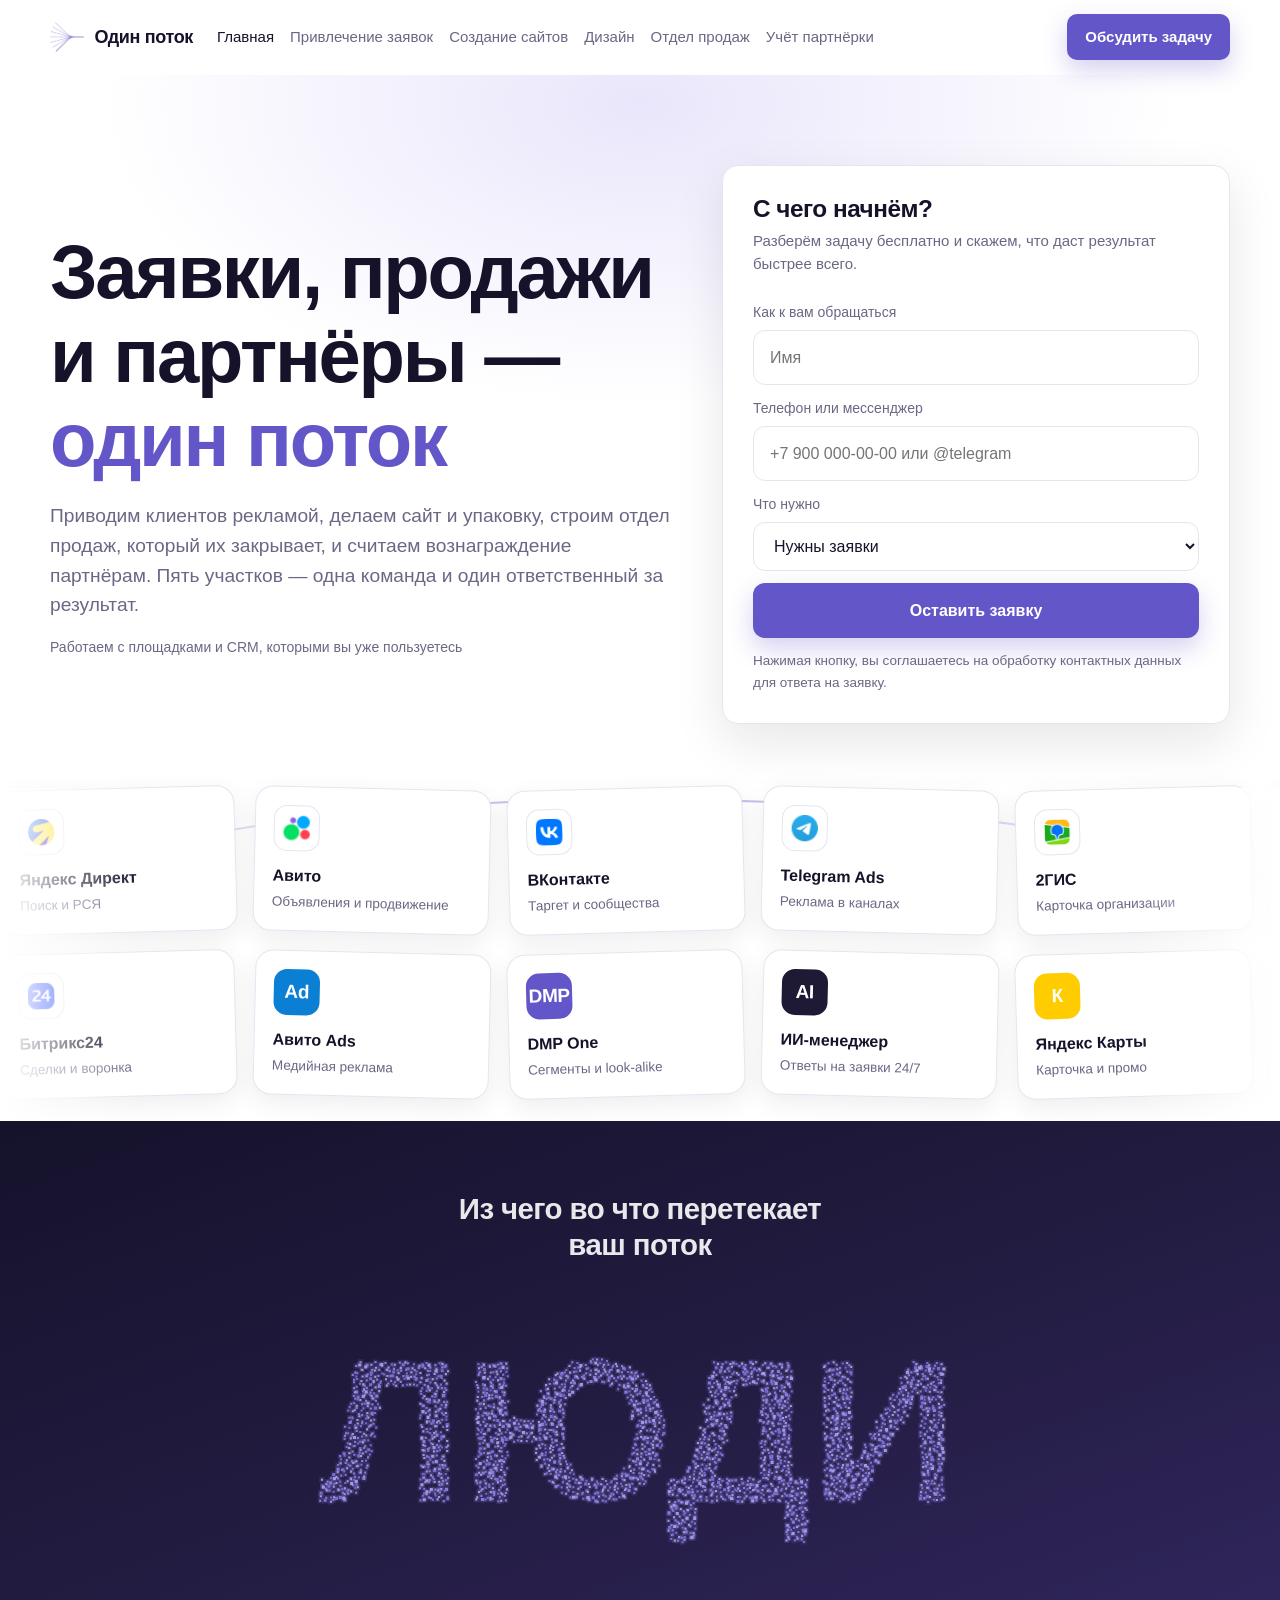
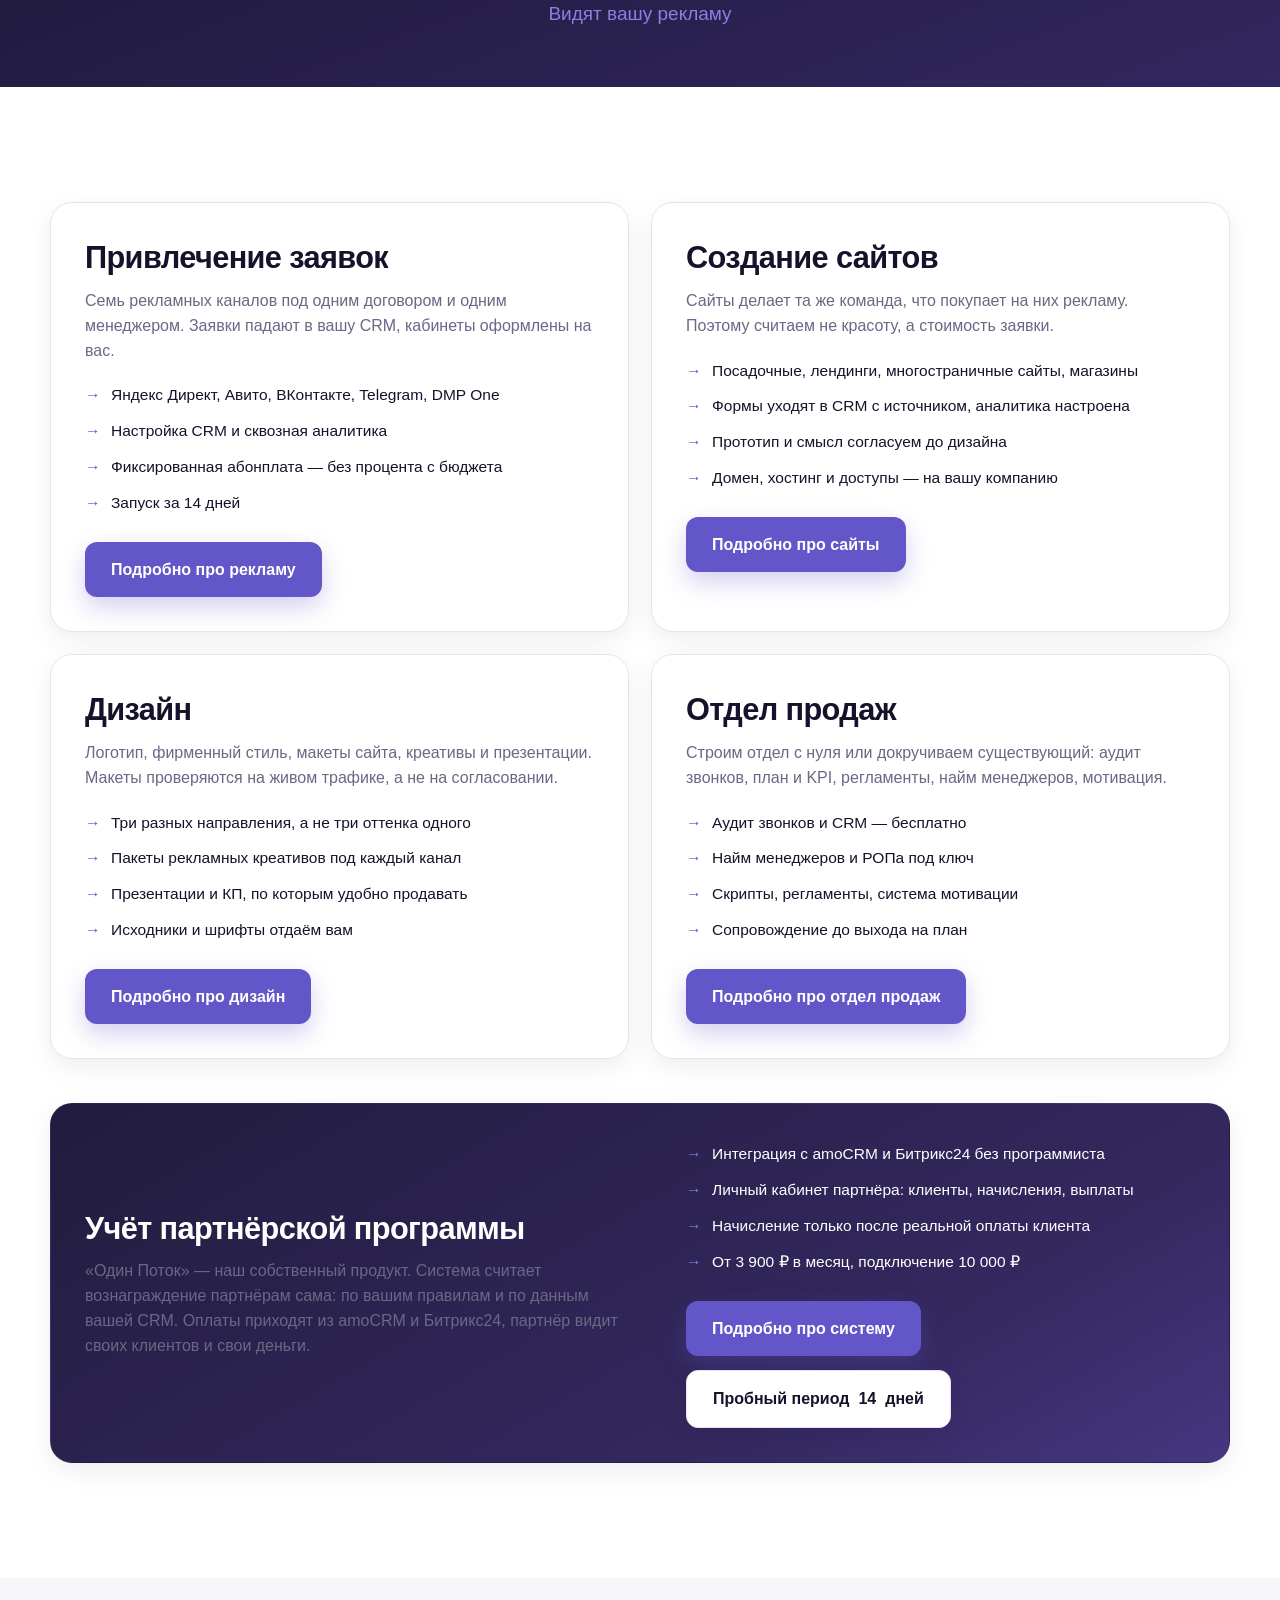
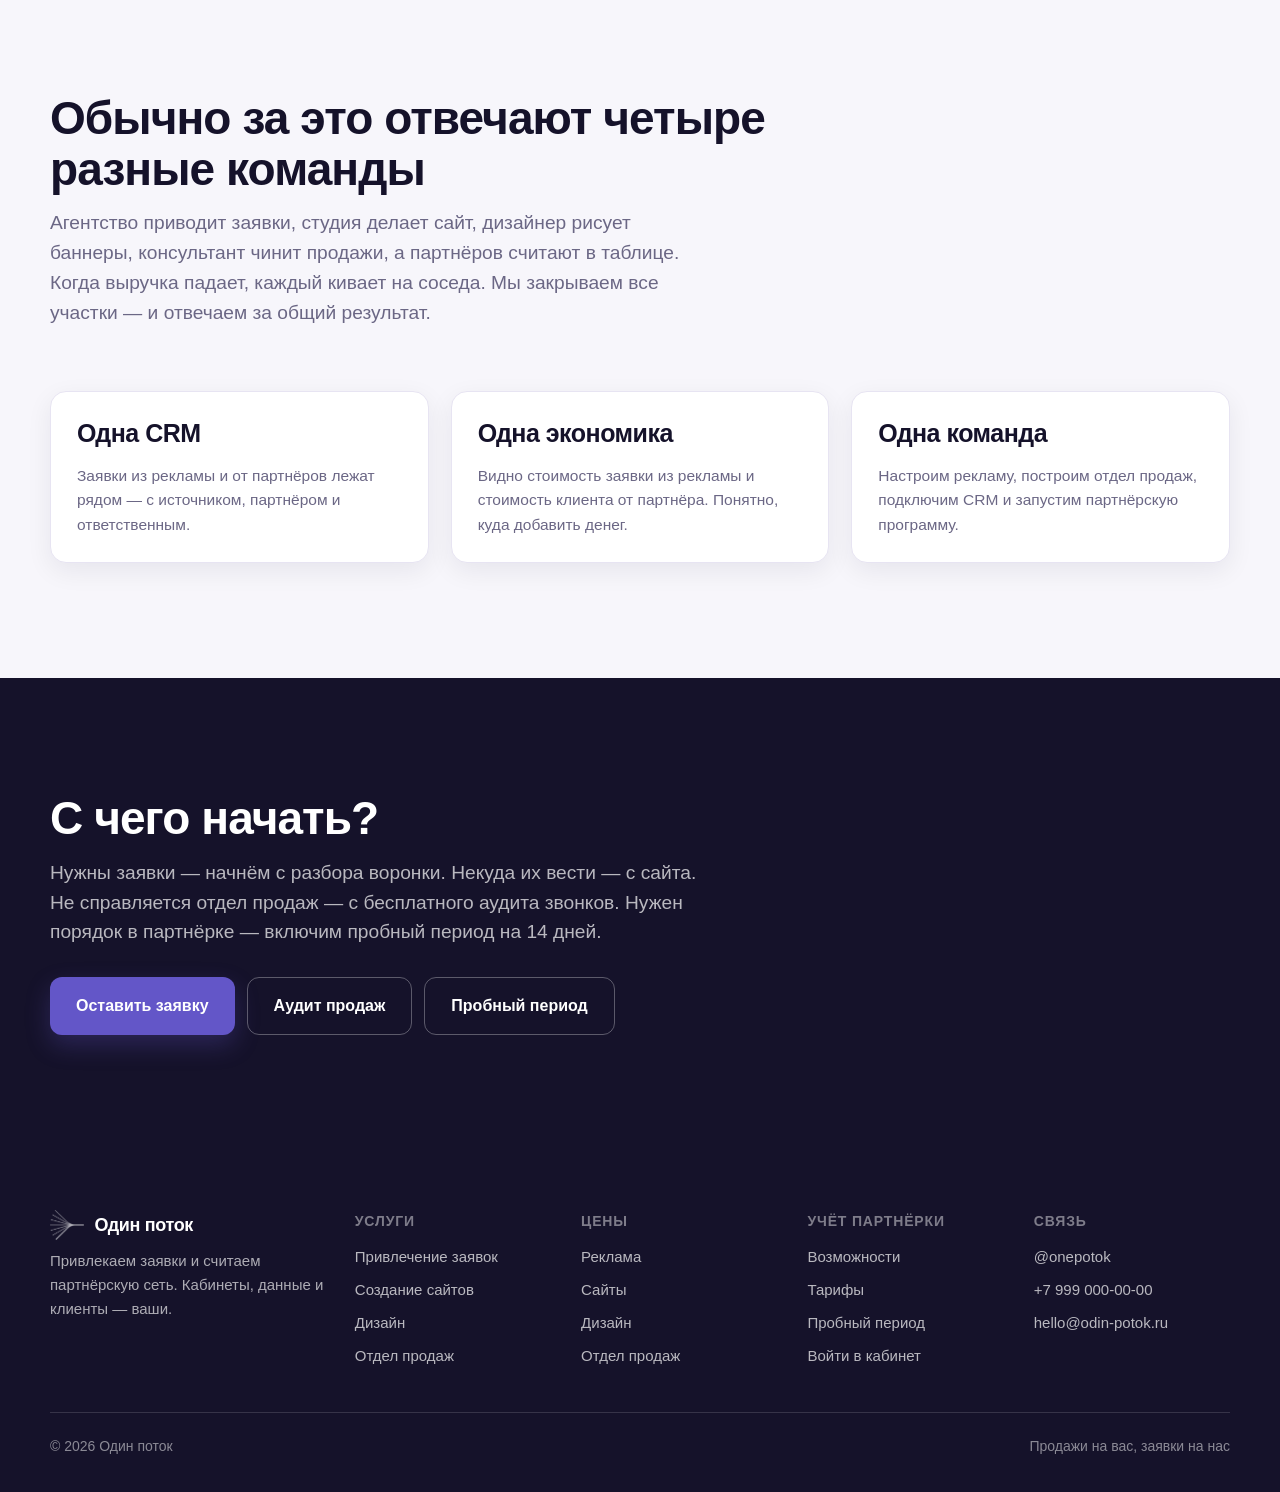
==== commit 1c52b3d0: "Поток переделан: облако точек перетекает из слова в слово Прошлый вариант читался как хаотичные чёрт" ====
--- a/index.html
+++ b/index.html
@@ -14,7 +14,6 @@
 
 <main>
 <section class="hero" id="start">
-  <canvas class="stream stream--soft" data-stream="home" aria-hidden="true"></canvas>
   <div class="wrap hero__in hero__in--split">
     <div>
       <h1 class="rise">Заявки, продажи и партнёры —<br /><span>один поток</span></h1>
@@ -40,10 +39,12 @@
 
 <!-- ПОЛОСА «ПОТОК» -->
 <section class="flowband">
-  <canvas class="stream stream--band" data-stream="home" aria-hidden="true"></canvas>
-  <div class="wrap flowband__in">
-    <h2 class="flowband__h">Пять участков —<br /><span>один поток</span></h2>
-    <p class="flowband__p">Реклама, сайт, дизайн, продажи и партнёры сходятся в одну систему — и за результат отвечает один человек, а не пятеро.</p>
+  <div class="wrap">
+    <h2 class="flowband__h rise">Из чего во что перетекает ваш поток</h2>
+    <div class="flowband__stage">
+      <canvas class="stream stream--band" data-flow="ЛЮДИ|ЗАЯВКИ|КЛИЕНТЫ|₽" data-caps="Видят вашу рекламу|Из них доходят до вас|Из них покупают|Ради этого всё и затевалось" aria-hidden="true"></canvas>
+    </div>
+    <p class="flowband__cap" data-flow-cap>&nbsp;</p>
   </div>
 </section>
 
--- a/styles.css
+++ b/styles.css
@@ -648,18 +648,19 @@
 @media (max-width: 900px) { .rc { grid-template-columns: 1fr; } }
 
 /* ---------- полоса «поток» ---------- */
-.stream--soft { opacity: .3; }
 .flowband {
-  position: relative; overflow: hidden; isolation: isolate;
-  background: linear-gradient(160deg, #1a1631, #2b2250 55%, #3a2d6b);
-  color: #fff; padding: clamp(56px, 7vw, 96px) 0;
-}
-.flowband .stream--band { position: absolute; inset: 0; width: 100%; height: 100%; z-index: 0; pointer-events: none; opacity: .8; }
-.flowband__in { position: relative; z-index: 1; display: grid; grid-template-columns: 1fr 1fr; gap: clamp(24px, 4vw, 60px); align-items: center; }
-.flowband__h { font-size: clamp(27px, 3.6vw, 46px); line-height: 1.08; letter-spacing: -.03em; text-shadow: 0 2px 22px rgba(20,16,40,.85); }
-.flowband__h span { color: var(--accent-2); }
-.flowband__p { margin: 0; text-shadow: 0 2px 16px rgba(20,16,40,.9); font-size: clamp(16px, 1.4vw, 18px); line-height: 1.6; color: rgba(255,255,255,.72); max-width: 46ch; }
-@media (max-width: 860px) { .flowband__in { grid-template-columns: 1fr; gap: 18px; } }
+  position: relative; overflow: hidden;
+  background: linear-gradient(160deg, #15122b, #241d44 55%, #322760);
+  color: #fff; padding: clamp(44px, 5.5vw, 76px) 0 clamp(36px, 4.5vw, 60px);
+  text-align: center;
+}
+.flowband__h { font-size: clamp(21px, 2.3vw, 31px); line-height: 1.2; letter-spacing: -.02em; color: rgba(255,255,255,.9); max-width: 24ch; margin: 0 auto; }
+.flowband__stage { position: relative; height: clamp(190px, 24vw, 310px); margin: clamp(18px, 2.4vw, 30px) 0 0; }
+.flowband .stream--band { position: absolute; inset: 0; width: 100%; height: 100%; }
+.flowband__cap {
+  margin: 0; min-height: 1.6em; font-size: clamp(15px, 1.5vw, 19px);
+  color: var(--accent-2); transition: opacity .22s ease;
+}
 
 .t5__facts { list-style: none; margin: 18px auto 4px; padding: 0; display: grid; gap: 8px; max-width: 420px; text-align: left; }
 .t5__facts li { position: relative; padding-left: 26px; font-size: 15.5px; color: var(--dim); }
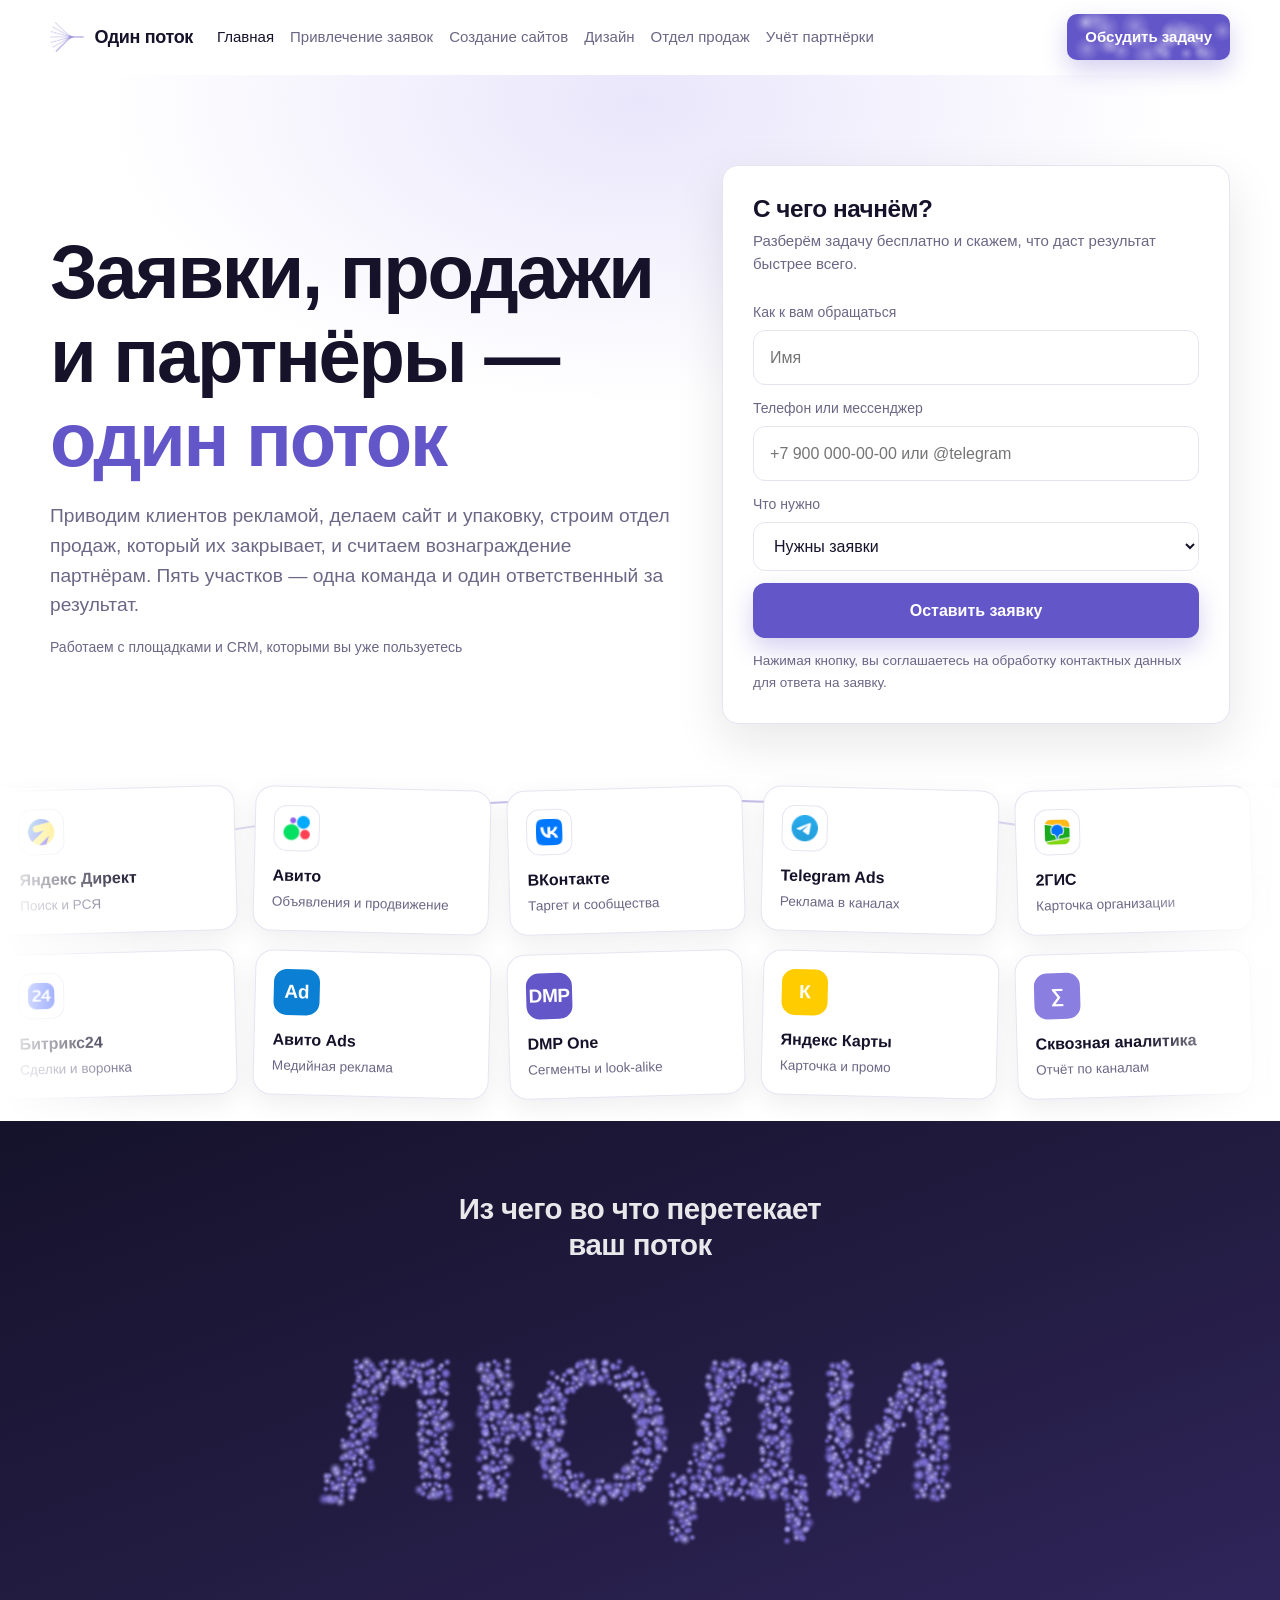
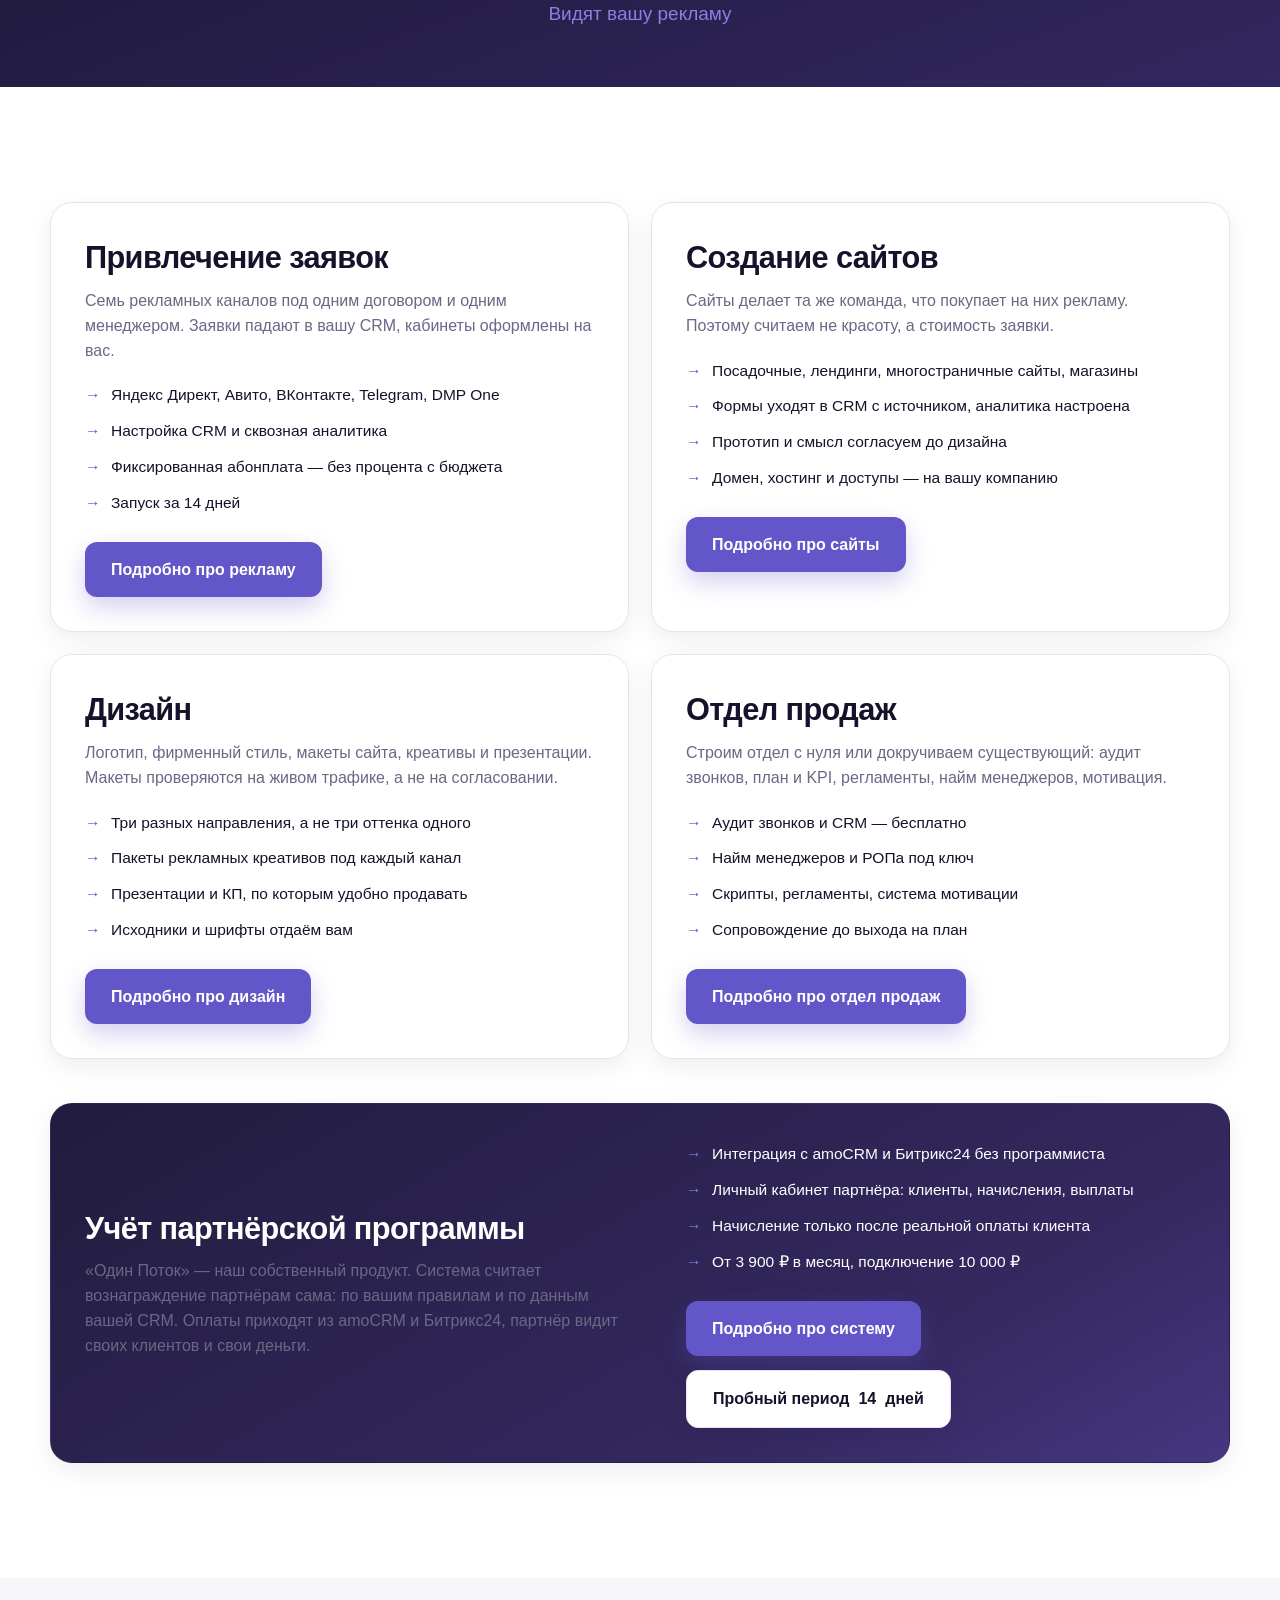
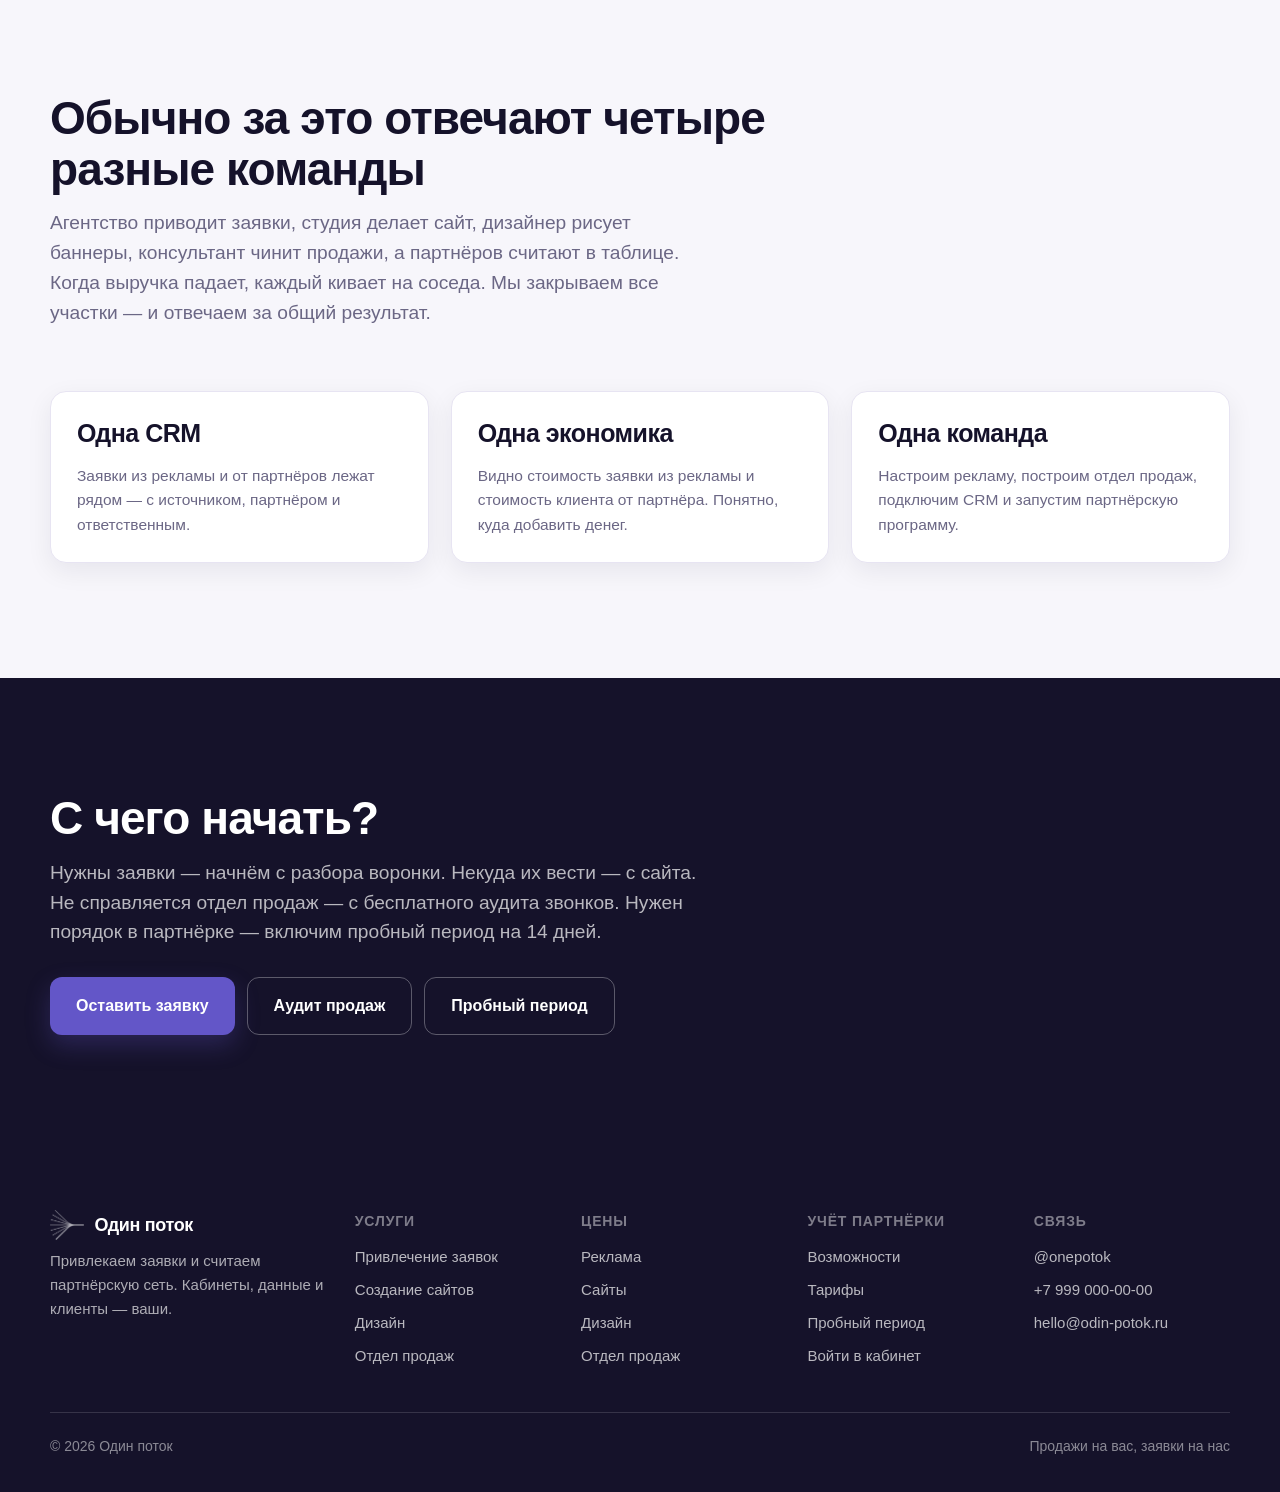
==== commit cb364315: "Привлечение заявок: гирлянда, схемы, карточки, аккордеон вопросов Точки везде стали мягкими и перест" ====
--- a/index.html
+++ b/index.html
@@ -161,5 +161,6 @@
 <script src="app.js"></script>
 <script src="stream.js"></script>
 <script src="widgets.js"></script>
+<script src="plush.js"></script>
 </body>
 </html>
--- a/styles.css
+++ b/styles.css
@@ -669,3 +669,196 @@
 
 .call__bubble.is-fine { border-style: solid; border-color: var(--ok); background: #fff; }
 .call__fine { background: var(--ok-bg); border-radius: 12px; padding: 12px 16px; font-size: 15px; color: var(--ok); max-width: 86%; }
+
+/* ---------- плюшевая фактура кнопки ---------- */
+.btn { position: relative; overflow: hidden; }
+.btn > span { position: relative; z-index: 1; }
+.plush { position: absolute; inset: 0; width: 100%; height: 100%; pointer-events: none; z-index: 0; opacity: .7; }
+
+/* ================================================================== */
+/* Привлечение заявок                                                 */
+/* ================================================================== */
+
+/* ---------- гирлянда из логотипов ---------- */
+.hero--garland { padding-top: clamp(170px, 17vw, 270px); }
+.garland { position: absolute; top: 0; left: 0; right: 0; height: clamp(160px, 17vw, 240px); z-index: 0; pointer-events: none; }
+.garland__in { position: relative; height: 100%; }
+.garland__wire { position: absolute; inset: 0; width: 100%; height: 100%; }
+.garland__wire path { fill: none; stroke: rgba(99, 86, 200, .3); stroke-width: 1.6; stroke-linecap: round; vector-effect: non-scaling-stroke; }
+.garland__bulbs { position: absolute; inset: 0; }
+.bulb {
+  position: absolute; transform: translate(-50%, 0); display: grid; justify-items: center; gap: 5px;
+  animation: sway 5.2s ease-in-out infinite; animation-delay: var(--d);
+  transform-origin: 50% -6px;
+}
+.bulb__wire { width: 1px; height: 13px; background: rgba(99, 86, 200, .4); }
+.bulb__ic {
+  width: 46px; height: 46px; border-radius: 15px; background: #fff; display: grid; place-items: center;
+  box-shadow: 0 10px 22px rgba(99, 86, 200, .22), 0 0 0 1px rgba(99, 86, 200, .08);
+}
+.bulb__ic img { width: 27px; height: 27px; object-fit: contain; }
+.bulb__ic > span { width: 27px; height: 27px; border-radius: 9px; display: grid; place-items: center; color: #fff; font-size: 10px; font-weight: 800; }
+.bulb__n { font-size: 11.5px; color: var(--dim); white-space: nowrap; font-weight: 600; opacity: .85; }
+@keyframes sway { 0%, 100% { transform: translate(-50%, 0) rotate(-3.5deg); } 50% { transform: translate(-50%, 0) rotate(3.5deg); } }
+@media (prefers-reduced-motion: reduce) { .bulb { animation: none; } }
+@media (max-width: 900px) {
+  .garland { height: 150px; }
+  .bulb__ic { width: 38px; height: 38px; border-radius: 12px; }
+  .bulb__ic img, .bulb__ic > span { width: 22px; height: 22px; }
+  .bulb__n { display: none; }
+  .hero--garland { padding-top: 190px; }
+}
+
+/* ---------- схема «как обычно / как у нас» ---------- */
+.vs { display: grid; grid-template-columns: 1fr 1fr; gap: 22px; }
+.vs__col { background: #fff; border: 1px solid var(--line); border-radius: var(--radius); padding: 24px; box-shadow: var(--shadow-soft); }
+.vs__col--good { border-color: var(--accent); box-shadow: 0 18px 44px rgba(99, 86, 200, .16); }
+.vs__tag { display: inline-block; font-size: 12.5px; font-weight: 700; letter-spacing: .05em; text-transform: uppercase; padding: 5px 12px; border-radius: 999px; }
+.vs__tag--bad { background: #fdeaf0; color: #b3123c; }
+.vs__tag--good { background: var(--accent-soft); color: var(--accent); }
+.vs__pic { display: block; width: 100%; height: auto; margin: 18px 0 6px; }
+.vs__links path { fill: none; stroke: #d9d2f0; stroke-width: 1.5; stroke-dasharray: 260; stroke-dashoffset: 260; }
+.is-in .vs__links path { animation: drawline 1.1s ease forwards; }
+.is-in .vs__links path:nth-child(2) { animation-delay: .1s; }
+.is-in .vs__links path:nth-child(3) { animation-delay: .2s; }
+.is-in .vs__links path:nth-child(4) { animation-delay: .3s; }
+.is-in .vs__links path:nth-child(5) { animation-delay: .4s; }
+.is-in .vs__links path:nth-child(6) { animation-delay: .6s; }
+.vs__links--good path { stroke: var(--accent-2); stroke-width: 2; }
+@keyframes drawline { to { stroke-dashoffset: 0; } }
+@media (prefers-reduced-motion: reduce) { .vs__links path { stroke-dashoffset: 0; } }
+.vs__node rect { fill: var(--paper); stroke: var(--line); }
+.vs__node--good rect { fill: var(--accent-soft); stroke: transparent; }
+.vs__lbl text { font-size: 11px; fill: var(--dim); text-anchor: middle; font-weight: 600; }
+.vs__hub--bad { fill: #fdeaf0; stroke: #f3c4d3; }
+.vs__hub--good { fill: var(--accent); }
+.vs__coin { fill: var(--ok-bg); stroke: #b6e2cd; }
+.vs__hubt { font-size: 22px; font-weight: 800; text-anchor: middle; fill: #b3123c; }
+.vs__hub--good + .vs__hubt { fill: #fff; }
+.vs__hubt--sm { font-size: 12.5px; }
+.vs__coin + .vs__hubt { fill: var(--ok); font-size: 17px; }
+.vs__cap { font-size: 12px; fill: var(--dim); text-anchor: middle; }
+.vs__list { list-style: none; margin: 14px 0 0; padding: 0; display: grid; gap: 9px; }
+.vs__list li { position: relative; padding-left: 26px; font-size: 15px; color: var(--dim); }
+.vs__list li::before { content: '\2013'; position: absolute; left: 4px; color: #b3123c; font-weight: 700; }
+.vs__list--good li::before { content: '\2713'; left: 2px; color: var(--ok); }
+@media (max-width: 860px) { .vs { grid-template-columns: 1fr; } }
+
+/* ---------- карточка канала ---------- */
+.chip { width: 44px; height: 44px; border-radius: 14px; display: grid; place-items: center; color: #fff; font-size: 13px; font-weight: 800; }
+.chip--img { background: #fff; box-shadow: 0 0 0 1px var(--line); }
+.chip img { width: 26px; height: 26px; object-fit: contain; }
+.chip--lg { width: 52px; height: 52px; border-radius: 16px; }
+.chip--lg img { width: 31px; height: 31px; }
+.card--chan h3 { font-size: 18.5px; }
+
+/* ---------- прайс карточками ---------- */
+.pcards { display: grid; grid-template-columns: repeat(4, 1fr); gap: 16px; }
+.pcard {
+  background: #fff; border: 1px solid var(--line); border-radius: var(--radius); padding: 22px 20px;
+  box-shadow: var(--shadow-soft); display: grid; gap: 4px; align-content: start;
+  transition: transform .2s ease, box-shadow .2s ease, border-color .2s ease;
+}
+.pcard:hover { transform: translateY(-4px); box-shadow: var(--shadow); border-color: var(--accent); }
+.pcard__n { font-size: 17px; margin-top: 14px; }
+.pcard__d { font-size: 14px; color: var(--dim); line-height: 1.45; }
+.pcard__p { margin-top: 12px; padding-top: 12px; border-top: 1px dashed var(--line); font-size: 21px; font-weight: 800; letter-spacing: -.02em; }
+.pcard__p i { display: block; font-style: normal; font-size: 13px; font-weight: 400; color: var(--dim); letter-spacing: 0; }
+@media (max-width: 1040px) { .pcards { grid-template-columns: repeat(2, 1fr); } }
+@media (max-width: 560px) { .pcards { grid-template-columns: 1fr; } }
+
+/* ---------- слоган и сравнение ---------- */
+.slogan { font-size: clamp(27px, 3.8vw, 50px); line-height: 1.12; letter-spacing: -.03em; max-width: 20ch; }
+.slogan span { color: var(--accent-2); }
+.slogan__p { margin: 18px 0 0; font-size: clamp(16px, 1.5vw, 19px); color: rgba(255, 255, 255, .72); max-width: 60ch; line-height: 1.6; }
+.slogan__cta { margin-top: 34px; }
+.cmp { background: rgba(255, 255, 255, .05); border: 1px solid rgba(255, 255, 255, .12); border-radius: var(--radius); overflow: hidden; }
+.cmp__head, .cmp__row { display: grid; grid-template-columns: 1.15fr 1fr 1fr 1.05fr; gap: 14px; padding: 15px 22px; align-items: center; }
+.cmp__head { background: rgba(255, 255, 255, .06); font-size: 13px; letter-spacing: .04em; text-transform: uppercase; }
+.cmp__h { color: rgba(255, 255, 255, .6); font-weight: 700; }
+.cmp__h--best { color: #fff; }
+.cmp__row { border-top: 1px solid rgba(255, 255, 255, .1); font-size: 15px; color: rgba(255, 255, 255, .78); }
+.cmp__k { color: rgba(255, 255, 255, .55); font-size: 14.5px; }
+.cmp__no { color: rgba(255, 255, 255, .5); }
+.cmp__best { color: #fff; font-weight: 600; position: relative; }
+.cmp__row > .cmp__best::before { content: '\2713'; color: var(--accent-2); margin-right: 8px; font-weight: 800; }
+.cmp__head > .cmp__h--best, .cmp__row > .cmp__best { background: rgba(138, 127, 224, .16); margin: -15px -22px -15px 0; padding: 15px 22px; }
+@media (max-width: 860px) {
+  .cmp__head { display: none; }
+  .cmp__row { grid-template-columns: 1fr; gap: 6px; }
+  .cmp__row > span:not(.cmp__k)::before { content: attr(data-l) ' '; color: rgba(255,255,255,.4); }
+  .cmp__row > .cmp__best { margin: 6px 0 0; border-radius: 10px; }
+}
+
+/* ---------- разбор: дорожка и форма ---------- */
+.path { display: grid; grid-template-columns: repeat(4, 1fr); gap: 20px; }
+.path__i { position: relative; padding-top: 22px; border-top: 2px solid var(--accent-soft); }
+.path__i b { display: block; font-size: clamp(20px, 2vw, 26px); font-weight: 800; letter-spacing: -.02em; color: var(--accent); }
+.path__i span { display: block; margin-top: 6px; font-size: 15px; color: var(--dim); line-height: 1.5; }
+.leadbox {
+  background: #fff; border: 1px solid var(--line); border-radius: var(--radius); box-shadow: var(--shadow);
+  padding: clamp(24px, 3vw, 40px); display: grid; grid-template-columns: .9fr 1.1fr; gap: clamp(22px, 3vw, 48px); align-items: center;
+}
+.leadbox h3 { font-size: clamp(21px, 2vw, 27px); }
+@media (max-width: 860px) { .path { grid-template-columns: 1fr 1fr; } .leadbox { grid-template-columns: 1fr; } }
+@media (max-width: 520px) { .path { grid-template-columns: 1fr; } }
+
+/* ---------- калькулятор: ползунки ---------- */
+.calc__f input[type="range"] { -webkit-appearance: none; appearance: none; background: transparent; padding: 0; height: 24px; border: 0; }
+.calc__f input[type="range"]::-webkit-slider-runnable-track { height: 6px; border-radius: 999px; background: linear-gradient(90deg, var(--accent) var(--p, 50%), var(--line) var(--p, 50%)); }
+.calc__f input[type="range"]::-moz-range-track { height: 6px; border-radius: 999px; background: var(--line); }
+.calc__f input[type="range"]::-moz-range-progress { height: 6px; border-radius: 999px; background: var(--accent); }
+.calc__f input[type="range"]::-webkit-slider-thumb { -webkit-appearance: none; width: 22px; height: 22px; margin-top: -8px; border-radius: 50%; background: #fff; border: 2px solid var(--accent); box-shadow: 0 4px 12px rgba(99,86,200,.3); cursor: grab; }
+.calc__f input[type="range"]::-moz-range-thumb { width: 22px; height: 22px; border-radius: 50%; background: #fff; border: 2px solid var(--accent); cursor: grab; }
+.calc__v { font-size: 17px; font-weight: 700; font-variant-numeric: tabular-nums; color: var(--ink); }
+.calc__hero { background: linear-gradient(155deg, #1c1735, #332a63); color: #fff; border-radius: var(--radius); padding: 26px; }
+.calc__hero b { display: block; font-size: clamp(30px, 3.6vw, 44px); font-weight: 800; letter-spacing: -.03em; line-height: 1; }
+.calc__hero span { display: block; margin-top: 8px; font-size: 15px; color: rgba(255,255,255,.65); }
+.calc__hero.is-bad b { color: #ff9ab4; }
+
+/* ---------- вопросы: аккордеон ---------- */
+.faq--acc { border-bottom: 1px solid rgba(99, 86, 200, .16); }
+.qa { border-top: 1px solid rgba(99, 86, 200, .16); }
+.qa__head {
+  width: 100%; background: none; border: 0; cursor: pointer; font: inherit; text-align: left; color: inherit;
+  display: flex; align-items: center; gap: clamp(18px, 3vw, 48px);
+  padding: clamp(22px, 2.6vw, 32px) 0;
+}
+.qa.is-open .qa__head { padding-bottom: clamp(14px, 1.6vw, 20px); }
+.qa__n {
+  flex: none; font-size: clamp(19px, 2vw, 28px); font-weight: 800; letter-spacing: -.02em;
+  color: var(--dim); opacity: .55; transition: opacity .3s ease, color .3s ease;
+}
+.qa__q {
+  flex: 1; font-weight: 700; letter-spacing: -.02em; color: var(--ink);
+  font-size: clamp(18px, 1.9vw, 25px); line-height: 1.3;
+  transition: font-size .3s ease, color .3s ease;
+}
+.qa__head:hover .qa__n { opacity: 1; }
+.qa.is-open .qa__n { opacity: 1; color: var(--accent); }
+.qa.is-open .qa__q { font-size: clamp(22px, 2.6vw, 34px); line-height: 1.2; }
+.qa__ic {
+  flex: none; width: 46px; height: 46px; border-radius: 50%; display: grid; place-items: center;
+  background: var(--ink); color: #fff; transition: transform .3s ease, background .3s ease, color .3s ease;
+}
+.qa__head:hover .qa__ic { background: var(--accent); }
+.qa.is-open .qa__ic { background: var(--accent-soft); color: var(--accent); transform: rotate(180deg); }
+.qa__body { height: 0; overflow: hidden; transition: height .42s cubic-bezier(.16, 1, .3, 1); }
+.qa__in {
+  display: flex; align-items: center; justify-content: space-between; gap: clamp(20px, 3vw, 48px);
+  padding: 4px 4px clamp(26px, 3vw, 38px) clamp(38px, 6vw, 84px);
+}
+.qa__a { margin: 0; font-size: clamp(15px, 1.3vw, 17.5px); line-height: 1.75; color: var(--dim); max-width: 68ch; }
+.qa__pill {
+  flex: none; width: clamp(200px, 22vw, 300px); min-height: 92px; border-radius: 999px;
+  display: grid; place-items: center; text-align: center; padding: 18px 26px;
+  background: linear-gradient(140deg, var(--accent-soft), #fff);
+  border: 1px solid rgba(99, 86, 200, .18); box-shadow: 0 10px 25px -8px rgba(99, 86, 200, .25);
+  font-size: 15px; font-weight: 600; color: var(--accent); line-height: 1.35;
+}
+@media (max-width: 860px) {
+  .qa__ic { width: 38px; height: 38px; }
+  .qa__ic svg { width: 18px; height: 18px; }
+  .qa__in { flex-direction: column; align-items: stretch; }
+  .qa__pill { width: 100%; border-radius: 18px; min-height: 0; }
+}
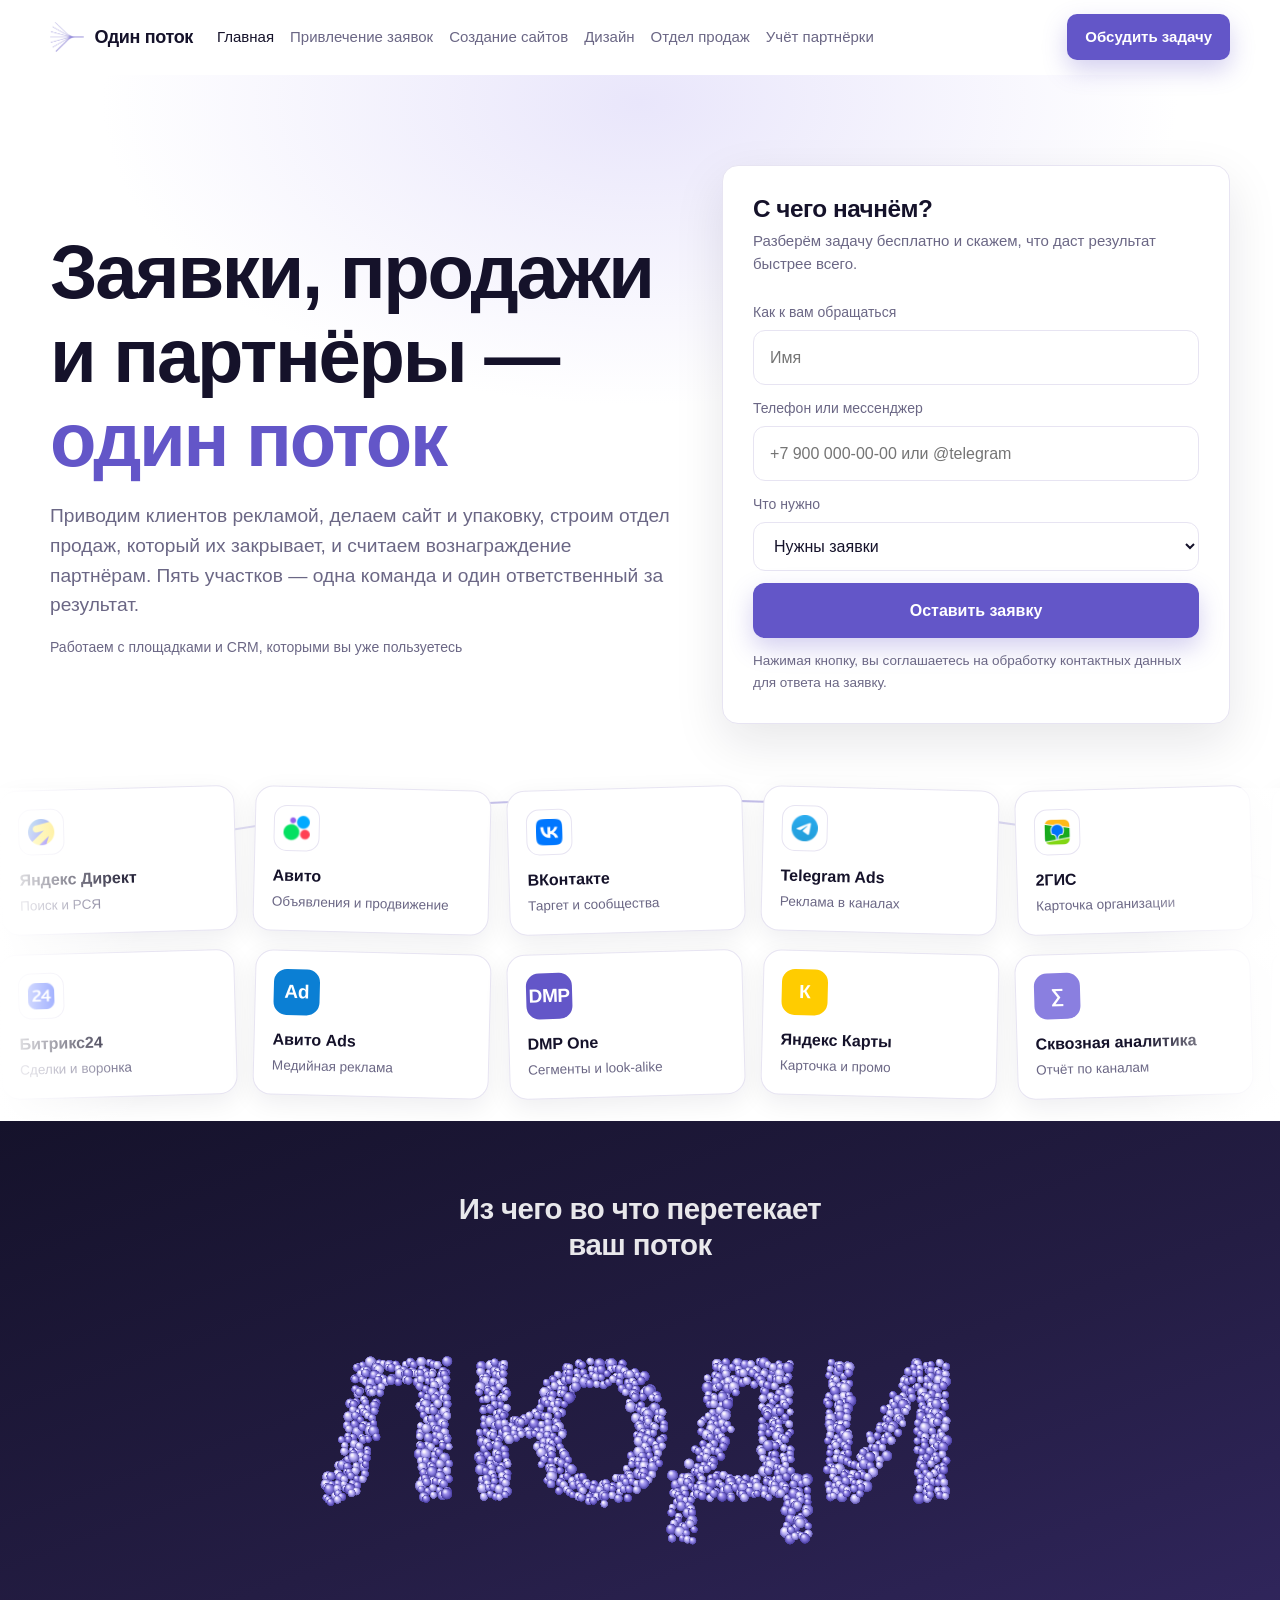
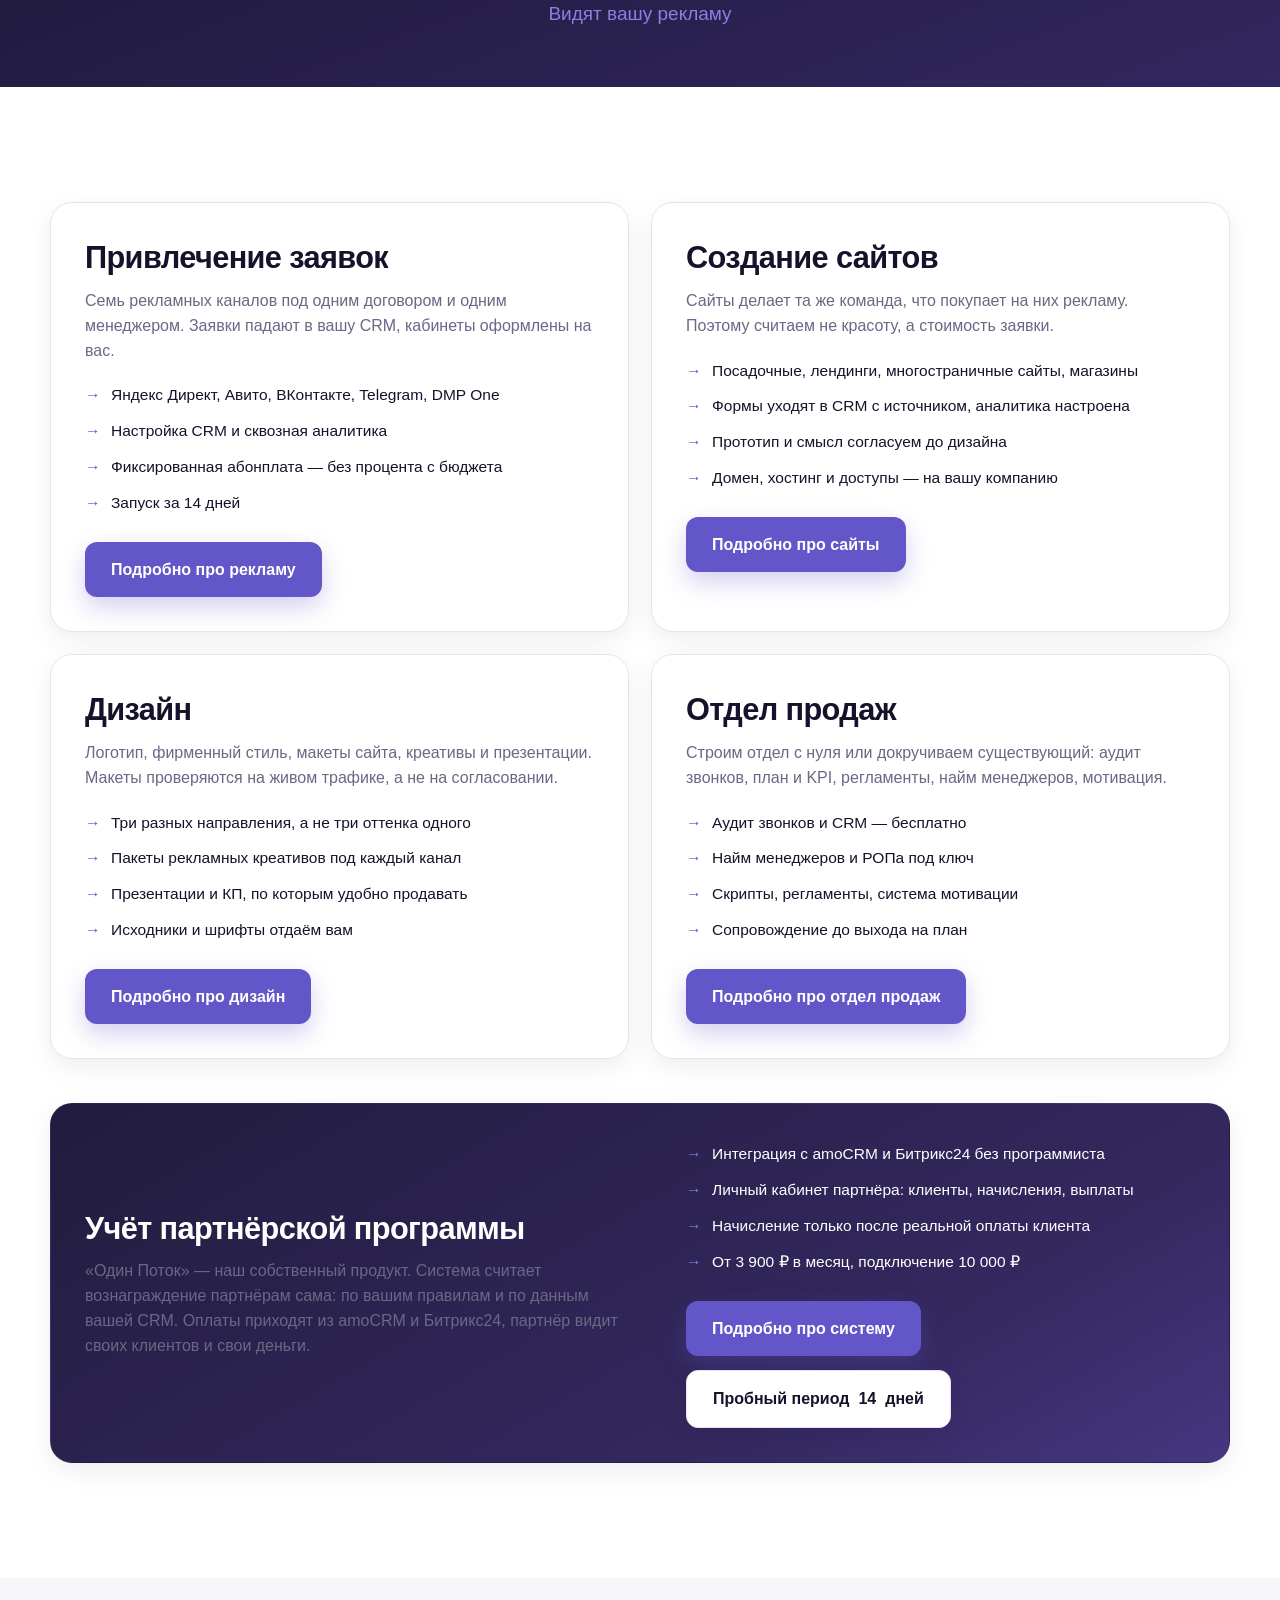
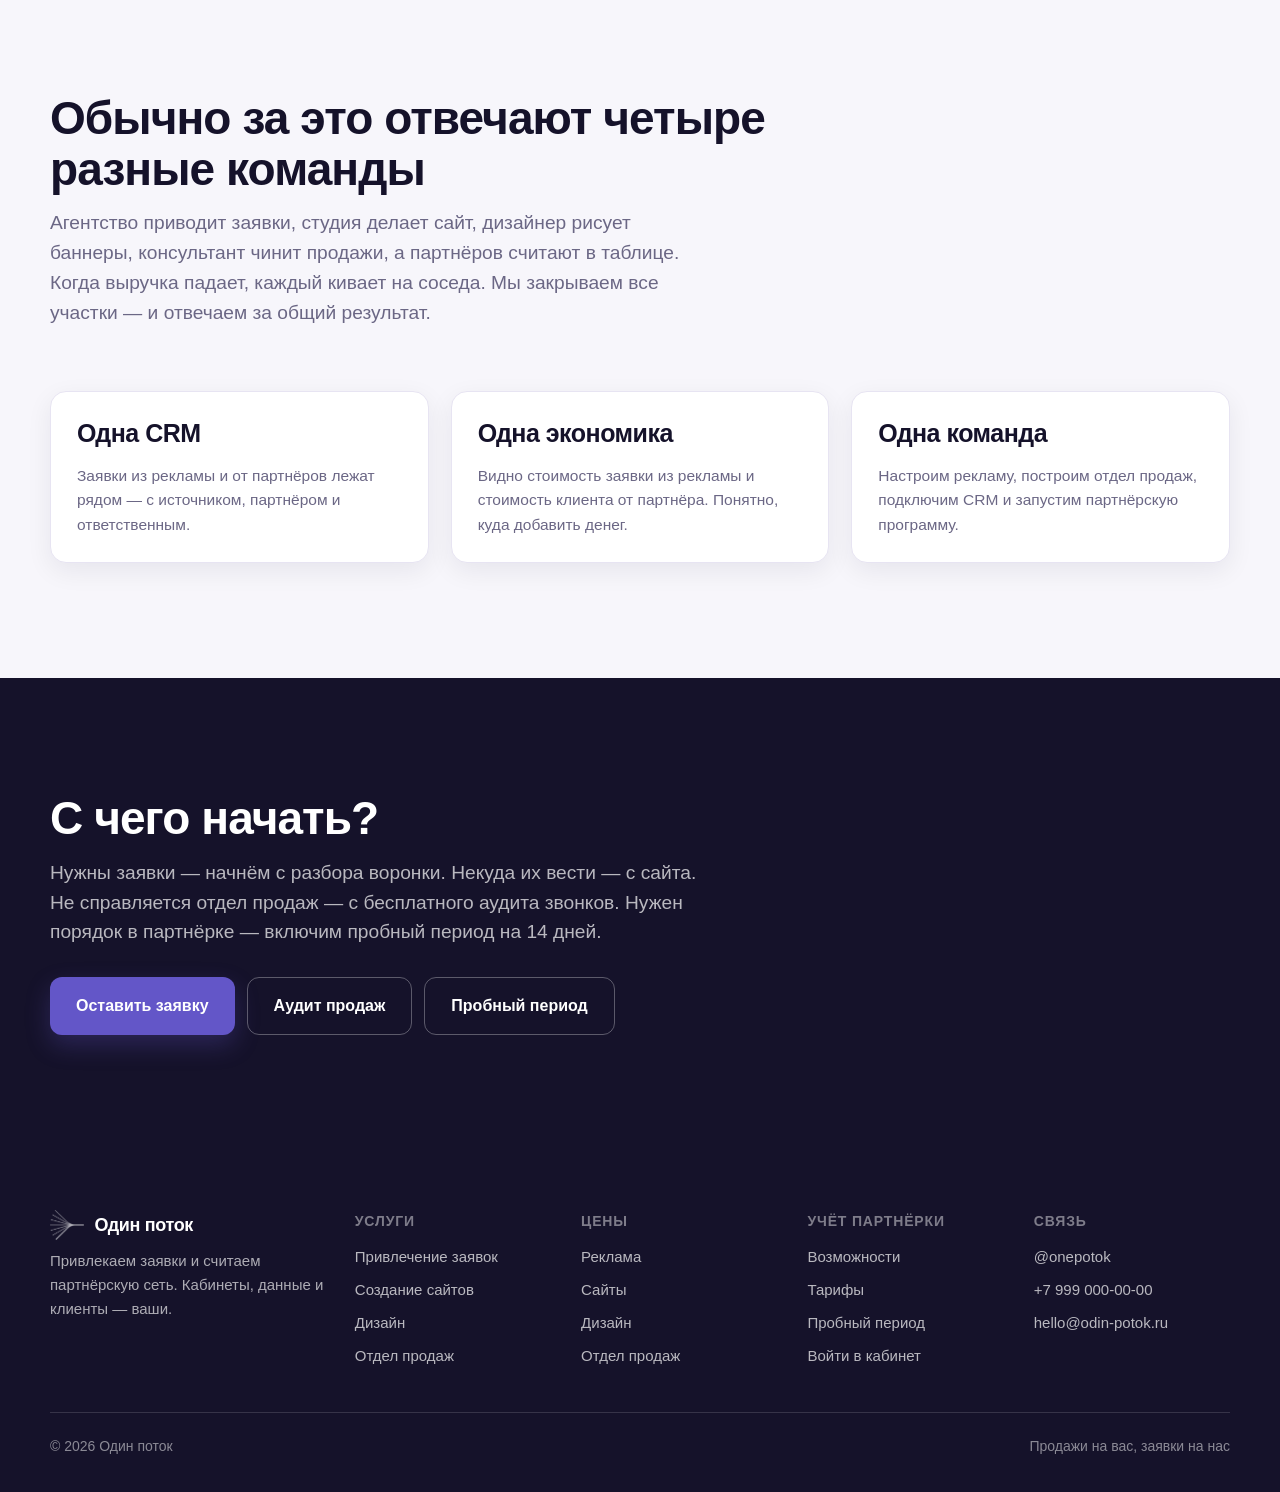
==== commit e08ae80e: "Правки по замечаниям: бусины вместо размытых пятен, новые схемы, другой калькулятор Точки стали плот" ====
--- a/index.html
+++ b/index.html
@@ -161,6 +161,5 @@
 <script src="app.js"></script>
 <script src="stream.js"></script>
 <script src="widgets.js"></script>
-<script src="plush.js"></script>
 </body>
 </html>
--- a/styles.css
+++ b/styles.css
@@ -670,18 +670,14 @@
 .call__bubble.is-fine { border-style: solid; border-color: var(--ok); background: #fff; }
 .call__fine { background: var(--ok-bg); border-radius: 12px; padding: 12px 16px; font-size: 15px; color: var(--ok); max-width: 86%; }
 
-/* ---------- плюшевая фактура кнопки ---------- */
-.btn { position: relative; overflow: hidden; }
-.btn > span { position: relative; z-index: 1; }
-.plush { position: absolute; inset: 0; width: 100%; height: 100%; pointer-events: none; z-index: 0; opacity: .7; }
 
 /* ================================================================== */
 /* Привлечение заявок                                                 */
 /* ================================================================== */
 
 /* ---------- гирлянда из логотипов ---------- */
-.hero--garland { padding-top: clamp(170px, 17vw, 270px); }
-.garland { position: absolute; top: 0; left: 0; right: 0; height: clamp(160px, 17vw, 240px); z-index: 0; pointer-events: none; }
+
+.garland { position: absolute; top: 0; left: 0; right: 0; height: 46%; z-index: 0; pointer-events: none; }
 .garland__in { position: relative; height: 100%; }
 .garland__wire { position: absolute; inset: 0; width: 100%; height: 100%; }
 .garland__wire path { fill: none; stroke: rgba(99, 86, 200, .3); stroke-width: 1.6; stroke-linecap: round; vector-effect: non-scaling-stroke; }
@@ -702,11 +698,9 @@
 @keyframes sway { 0%, 100% { transform: translate(-50%, 0) rotate(-3.5deg); } 50% { transform: translate(-50%, 0) rotate(3.5deg); } }
 @media (prefers-reduced-motion: reduce) { .bulb { animation: none; } }
 @media (max-width: 900px) {
-  .garland { height: 150px; }
   .bulb__ic { width: 38px; height: 38px; border-radius: 12px; }
   .bulb__ic img, .bulb__ic > span { width: 22px; height: 22px; }
   .bulb__n { display: none; }
-  .hero--garland { padding-top: 190px; }
 }
 
 /* ---------- схема «как обычно / как у нас» ---------- */
@@ -718,15 +712,7 @@
 .vs__tag--good { background: var(--accent-soft); color: var(--accent); }
 .vs__pic { display: block; width: 100%; height: auto; margin: 18px 0 6px; }
 .vs__links path { fill: none; stroke: #d9d2f0; stroke-width: 1.5; stroke-dasharray: 260; stroke-dashoffset: 260; }
-.is-in .vs__links path { animation: drawline 1.1s ease forwards; }
-.is-in .vs__links path:nth-child(2) { animation-delay: .1s; }
-.is-in .vs__links path:nth-child(3) { animation-delay: .2s; }
-.is-in .vs__links path:nth-child(4) { animation-delay: .3s; }
-.is-in .vs__links path:nth-child(5) { animation-delay: .4s; }
-.is-in .vs__links path:nth-child(6) { animation-delay: .6s; }
 .vs__links--good path { stroke: var(--accent-2); stroke-width: 2; }
-@keyframes drawline { to { stroke-dashoffset: 0; } }
-@media (prefers-reduced-motion: reduce) { .vs__links path { stroke-dashoffset: 0; } }
 .vs__node rect { fill: var(--paper); stroke: var(--line); }
 .vs__node--good rect { fill: var(--accent-soft); stroke: transparent; }
 .vs__lbl text { font-size: 11px; fill: var(--dim); text-anchor: middle; font-weight: 600; }
@@ -768,7 +754,7 @@
 @media (max-width: 560px) { .pcards { grid-template-columns: 1fr; } }
 
 /* ---------- слоган и сравнение ---------- */
-.slogan { font-size: clamp(27px, 3.8vw, 50px); line-height: 1.12; letter-spacing: -.03em; max-width: 20ch; }
+.slogan { font-size: clamp(26px, 3.4vw, 46px); line-height: 1.14; letter-spacing: -.03em; max-width: 980px; text-wrap: balance; }
 .slogan span { color: var(--accent-2); }
 .slogan__p { margin: 18px 0 0; font-size: clamp(16px, 1.5vw, 19px); color: rgba(255, 255, 255, .72); max-width: 60ch; line-height: 1.6; }
 .slogan__cta { margin-top: 34px; }
@@ -862,3 +848,48 @@
   .qa__in { flex-direction: column; align-items: stretch; }
   .qa__pill { width: 100%; border-radius: 18px; min-height: 0; }
 }
+
+/* Гирлянда проходит за текстом, поэтому заголовку нужен светлый ореол —
+   иначе логотип, попавший под букву, съедает контур. */
+.hero--garland h1 { text-shadow: 0 0 20px #fff, 0 0 40px #fff, 0 0 60px rgba(255,255,255,.8); }
+.hero--garland .lead, .hero--garland .hero__note { text-shadow: 0 0 14px #fff, 0 0 26px #fff; }
+.hero--garland .bulb { opacity: .92; }
+
+/* ---------- схема «как обычно / как у нас» ---------- */
+.dg { margin: 22px 0 6px; }
+.dg__row { display: grid; grid-template-columns: repeat(5, 1fr); gap: 8px; }
+.dg__chip { display: grid; justify-items: center; gap: 6px; }
+.dg__chip img { width: 34px; height: 34px; object-fit: contain; padding: 7px; background: #fff; border-radius: 13px; box-shadow: 0 0 0 1px var(--line), 0 6px 14px rgba(21,18,42,.06); box-sizing: content-box; }
+.dg__chip i { font-style: normal; font-size: 11.5px; color: var(--dim); font-weight: 600; text-align: center; }
+
+/* пять отдельных дорожек — ничего не сходится */
+.dg__lanes { display: grid; grid-template-columns: repeat(5, 1fr); gap: 8px; height: 34px; }
+.dg__lanes i { width: 2px; height: 100%; justify-self: center; background: repeating-linear-gradient(180deg, #d9d2f0 0 5px, transparent 5px 10px); }
+.dg__reports { display: grid; grid-template-columns: repeat(5, 1fr); gap: 8px; }
+.dg__reports span { text-align: center; font-size: 11.5px; color: var(--dim); background: var(--paper); border: 1px solid var(--line); border-radius: 9px; padding: 7px 2px; }
+.dg__empty {
+  margin-top: 18px; border: 2px dashed #f0c9d8; border-radius: 14px; background: #fff7f9;
+  padding: 14px; text-align: center; font-size: 13.5px; color: #b3123c;
+}
+.dg__empty b { display: block; font-size: 30px; line-height: 1.1; margin-top: 2px; }
+
+/* воронка: пять дорожек сходятся в одну */
+.dg__funnel {
+  height: 76px; margin: 10px 0 14px; display: grid; place-items: center;
+  background: linear-gradient(170deg, var(--accent-2), var(--accent));
+  clip-path: polygon(0 0, 100% 0, 68% 100%, 32% 100%);
+}
+.dg__funnel span { color: #fff; font-weight: 700; font-size: 14.5px; letter-spacing: .01em; }
+.dg__out { display: flex; align-items: center; justify-content: center; gap: 12px; }
+.dg__card { background: var(--accent-soft); color: var(--accent); border-radius: 11px; padding: 11px 18px; font-size: 14px; font-weight: 600; }
+.dg__card--money { background: var(--ok-bg); color: var(--ok); }
+.dg__arrow { width: 26px; height: 2px; background: var(--accent-2); position: relative; }
+.dg__arrow::after { content: ''; position: absolute; right: -1px; top: -4px; border: 5px solid transparent; border-left-color: var(--accent-2); }
+@media (max-width: 420px) { .dg__chip i, .dg__reports span { font-size: 10px; } }
+
+.calc__sel { background: var(--paper); border: 1px solid var(--line); border-radius: 11px; font: inherit; padding: 12px 13px; width: 100%; color: var(--ink); }
+.calc__sel:focus { outline: none; border-color: var(--accent); box-shadow: 0 0 0 4px rgba(99,86,200,.12); }
+.calc__ours { margin-top: 4px; background: var(--accent-soft); border-radius: 13px; padding: 15px 17px; }
+.calc__ours b { display: block; font-size: 13px; letter-spacing: .04em; text-transform: uppercase; color: var(--accent); margin-bottom: 6px; }
+.calc__ours span { font-size: 14.5px; color: var(--dim); line-height: 1.55; }
+.calc__ours i { font-style: normal; font-weight: 700; color: var(--ink); }
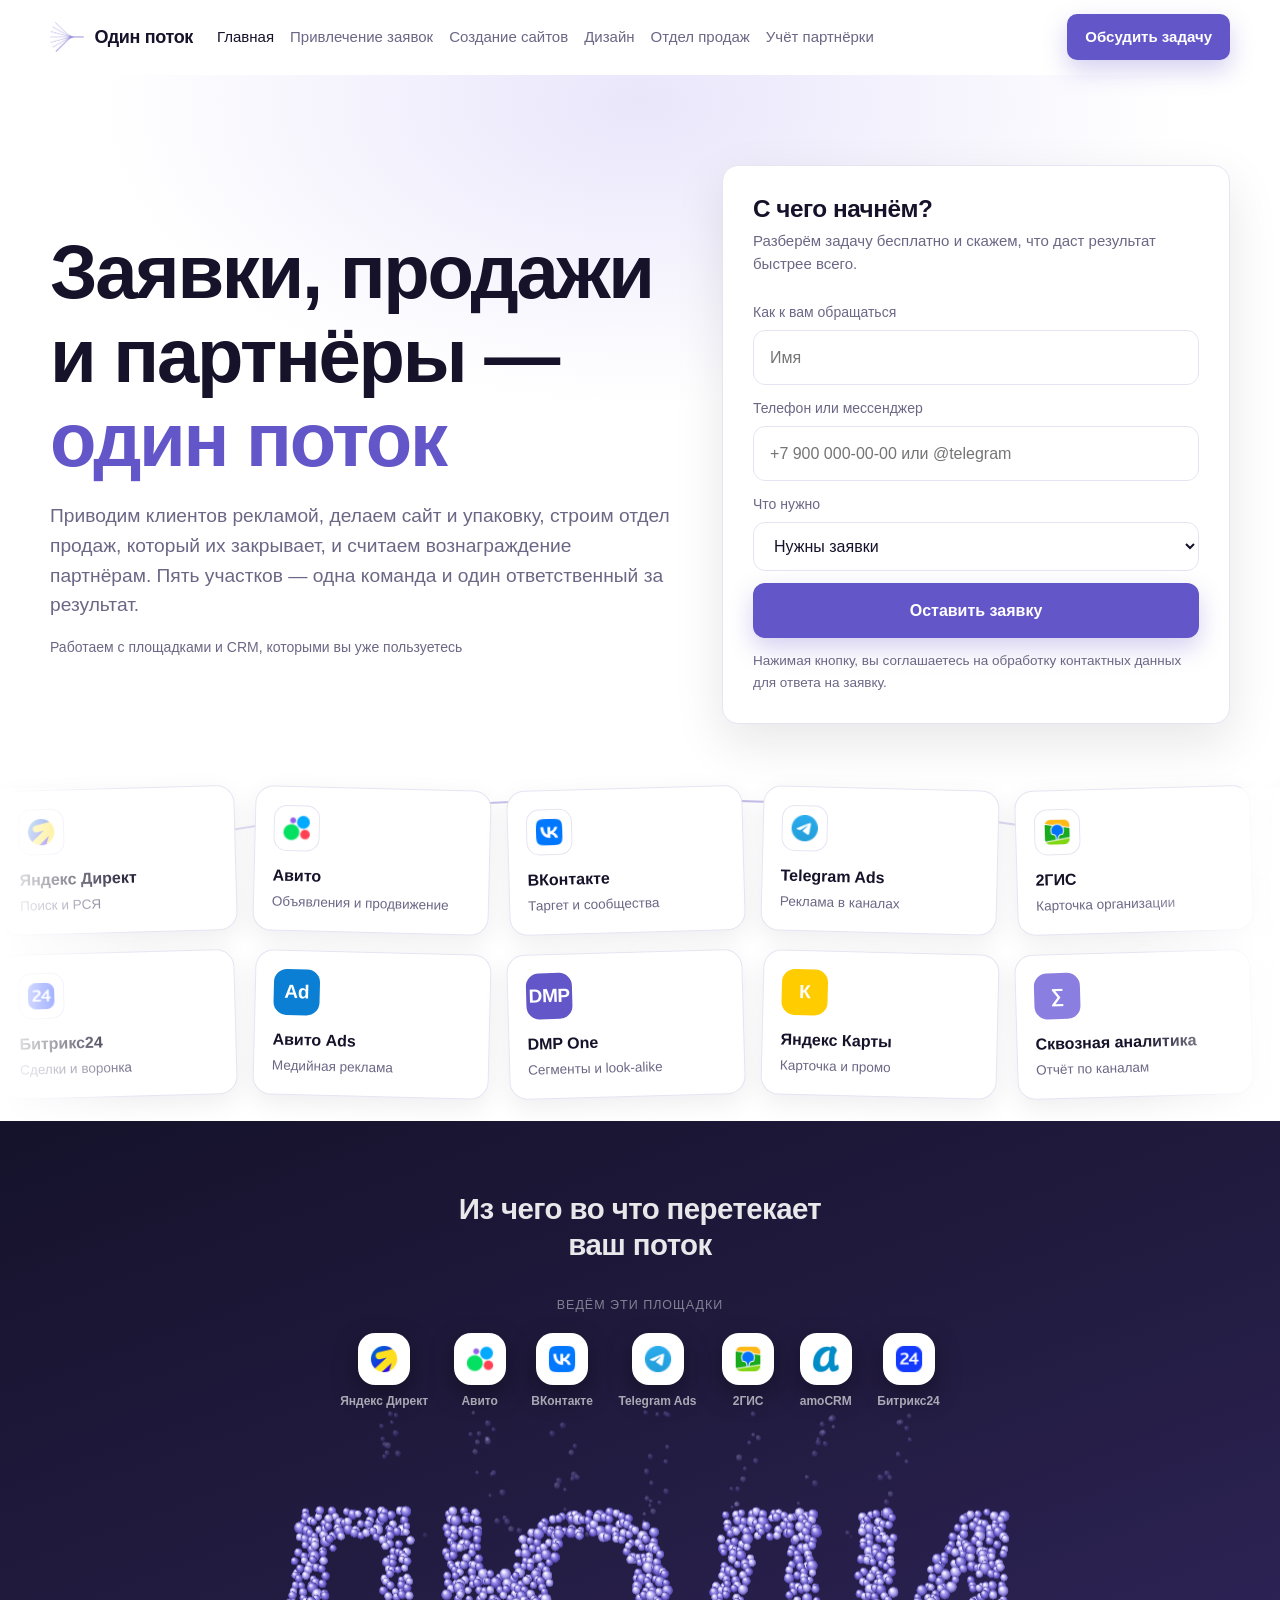
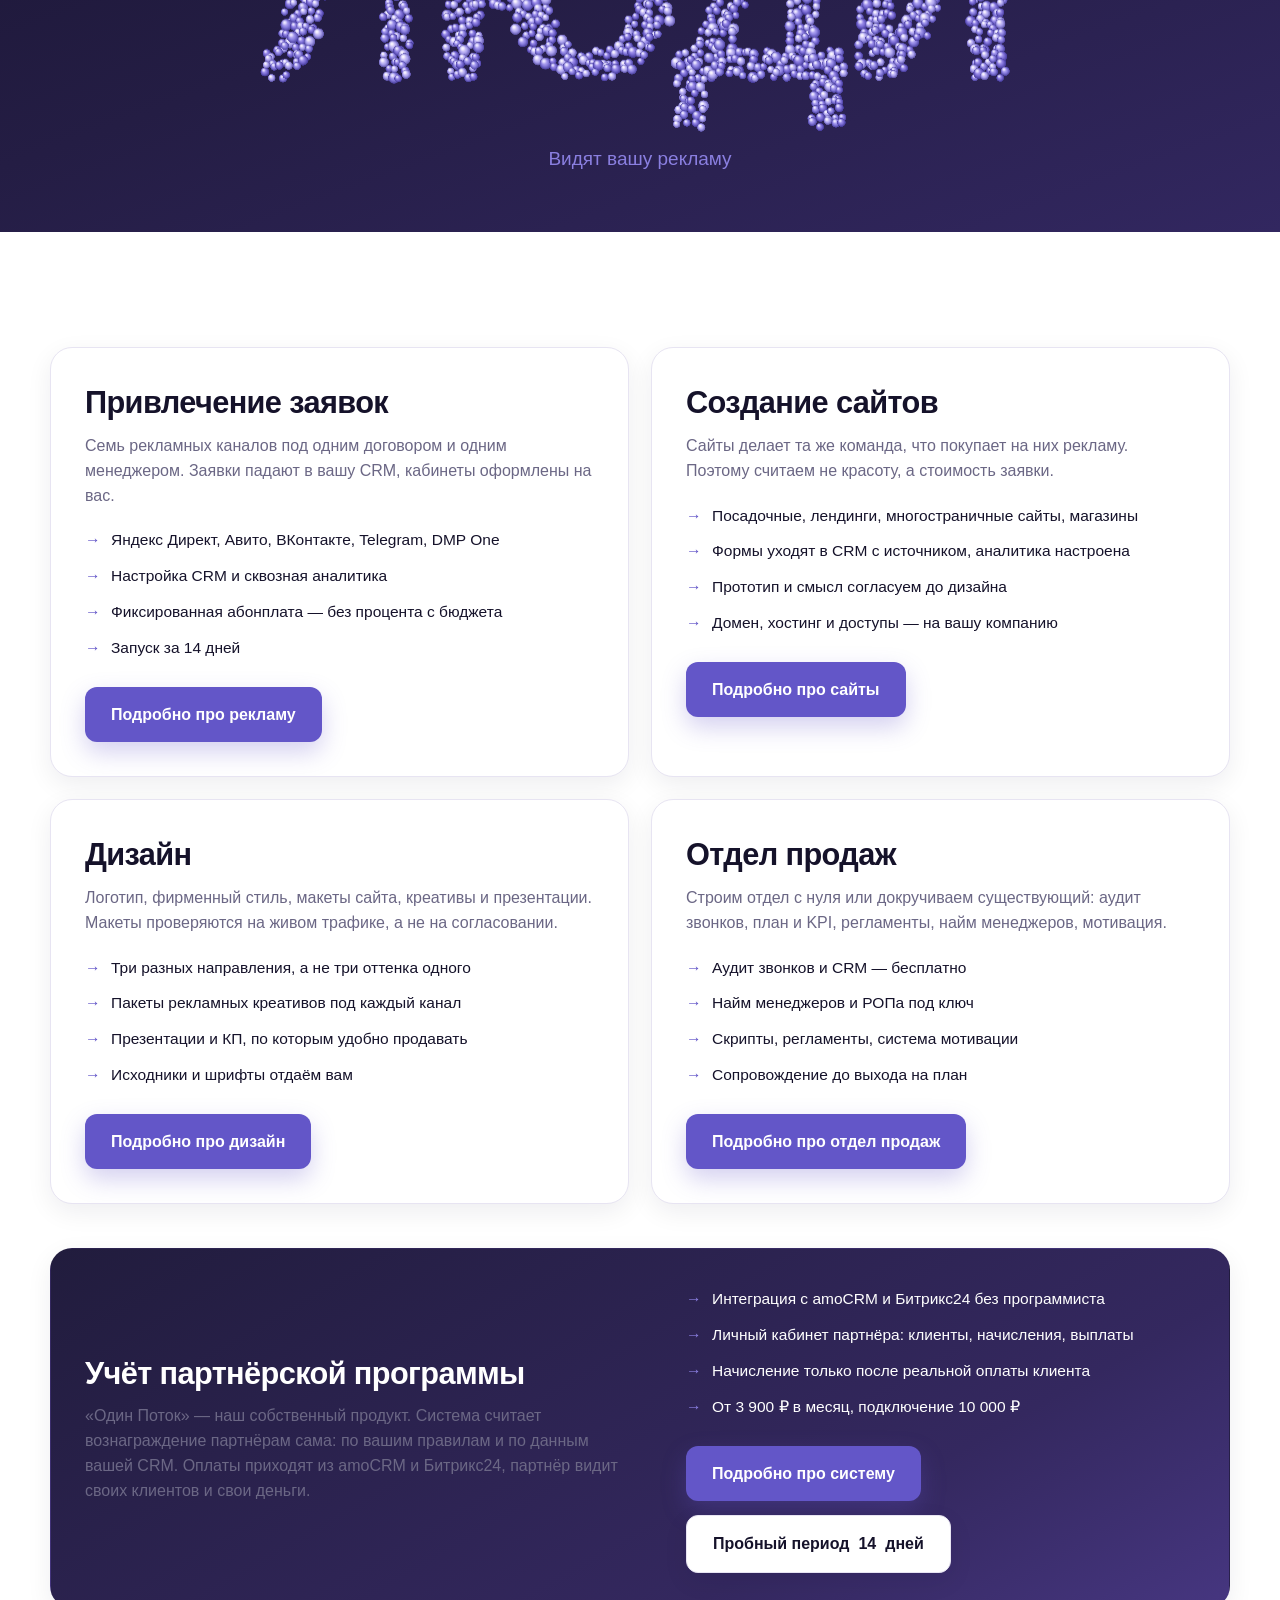
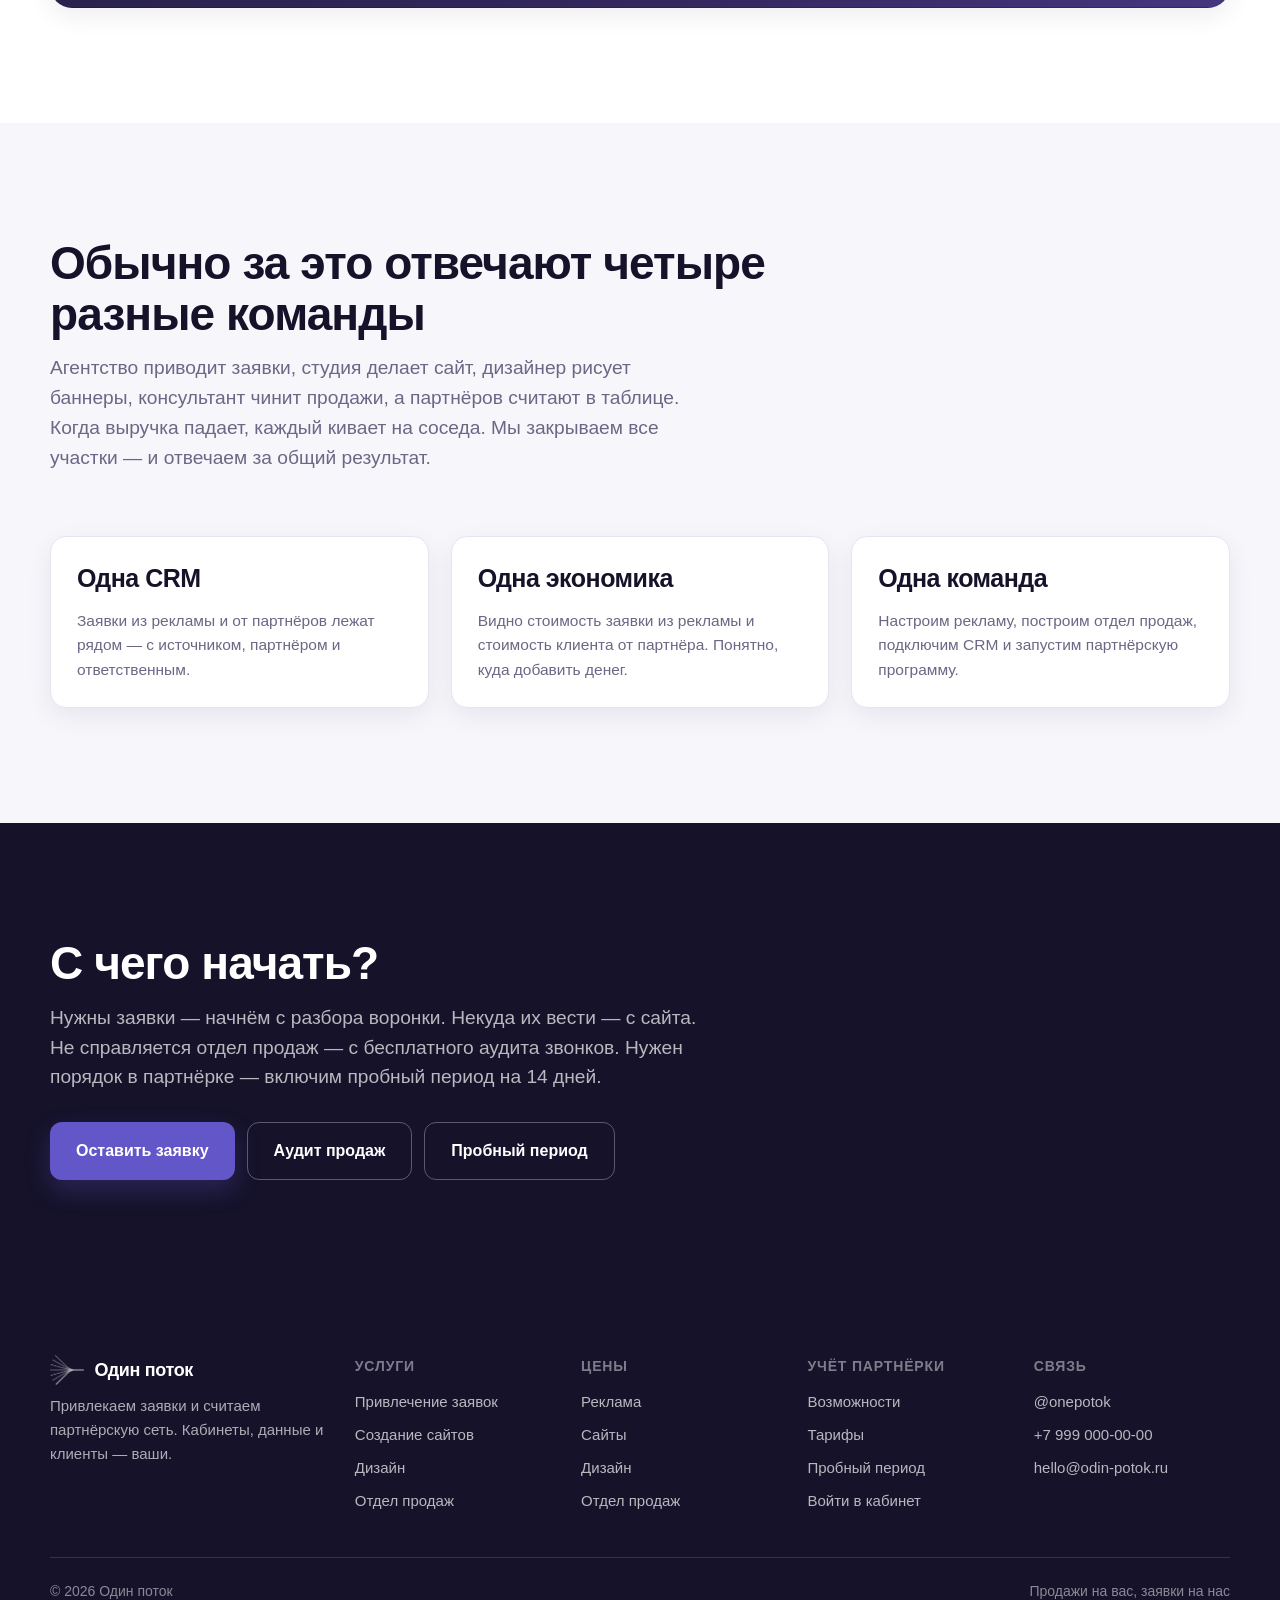
==== commit 2ae7df0f: "Точки вылетают из площадок и сливаются в один поток Логотипы стали настоящими источниками: из-под ка" ====
--- a/index.html
+++ b/index.html
@@ -40,10 +40,10 @@
 <!-- ПОЛОСА «ПОТОК» -->
 <section class="flowband">
   <div class="wrap">
+    <canvas class="stream stream--band" data-flow="ЛЮДИ|ЗАЯВКИ|КЛИЕНТЫ|₽" data-caps="Видят вашу рекламу|Из них доходят до вас|Из них покупают|Ради этого всё и затевалось" aria-hidden="true"></canvas>
     <h2 class="flowband__h rise">Из чего во что перетекает ваш поток</h2>
-    <div class="flowband__stage">
-      <canvas class="stream stream--band" data-flow="ЛЮДИ|ЗАЯВКИ|КЛИЕНТЫ|₽" data-caps="Видят вашу рекламу|Из них доходят до вас|Из них покупают|Ради этого всё и затевалось" aria-hidden="true"></canvas>
-    </div>
+    <div class="srcs" id="srcs"></div>
+    <div class="flowband__stage"></div>
     <p class="flowband__cap" data-flow-cap>&nbsp;</p>
   </div>
 </section>
--- a/styles.css
+++ b/styles.css
@@ -655,8 +655,10 @@
   text-align: center;
 }
 .flowband__h { font-size: clamp(21px, 2.3vw, 31px); line-height: 1.2; letter-spacing: -.02em; color: rgba(255,255,255,.9); max-width: 24ch; margin: 0 auto; }
-.flowband__stage { position: relative; height: clamp(190px, 24vw, 310px); margin: clamp(18px, 2.4vw, 30px) 0 0; }
-.flowband .stream--band { position: absolute; inset: 0; width: 100%; height: 100%; }
+.flowband__stage { position: relative; height: clamp(170px, 21vw, 270px); margin: clamp(46px, 5vw, 78px) 0 0; }
+.flowband .stream--band { position: absolute; inset: 0; width: 100%; height: 100%; z-index: 0; }
+.flowband .wrap { position: relative; }
+.flowband__h, .srcs, .flowband__stage, .flowband__cap { position: relative; z-index: 1; }
 .flowband__cap {
   margin: 0; min-height: 1.6em; font-size: clamp(15px, 1.5vw, 19px);
   color: var(--accent-2); transition: opacity .22s ease;
@@ -674,34 +676,6 @@
 /* ================================================================== */
 /* Привлечение заявок                                                 */
 /* ================================================================== */
-
-/* ---------- гирлянда из логотипов ---------- */
-
-.garland { position: absolute; top: 0; left: 0; right: 0; height: 46%; z-index: 0; pointer-events: none; }
-.garland__in { position: relative; height: 100%; }
-.garland__wire { position: absolute; inset: 0; width: 100%; height: 100%; }
-.garland__wire path { fill: none; stroke: rgba(99, 86, 200, .3); stroke-width: 1.6; stroke-linecap: round; vector-effect: non-scaling-stroke; }
-.garland__bulbs { position: absolute; inset: 0; }
-.bulb {
-  position: absolute; transform: translate(-50%, 0); display: grid; justify-items: center; gap: 5px;
-  animation: sway 5.2s ease-in-out infinite; animation-delay: var(--d);
-  transform-origin: 50% -6px;
-}
-.bulb__wire { width: 1px; height: 13px; background: rgba(99, 86, 200, .4); }
-.bulb__ic {
-  width: 46px; height: 46px; border-radius: 15px; background: #fff; display: grid; place-items: center;
-  box-shadow: 0 10px 22px rgba(99, 86, 200, .22), 0 0 0 1px rgba(99, 86, 200, .08);
-}
-.bulb__ic img { width: 27px; height: 27px; object-fit: contain; }
-.bulb__ic > span { width: 27px; height: 27px; border-radius: 9px; display: grid; place-items: center; color: #fff; font-size: 10px; font-weight: 800; }
-.bulb__n { font-size: 11.5px; color: var(--dim); white-space: nowrap; font-weight: 600; opacity: .85; }
-@keyframes sway { 0%, 100% { transform: translate(-50%, 0) rotate(-3.5deg); } 50% { transform: translate(-50%, 0) rotate(3.5deg); } }
-@media (prefers-reduced-motion: reduce) { .bulb { animation: none; } }
-@media (max-width: 900px) {
-  .bulb__ic { width: 38px; height: 38px; border-radius: 12px; }
-  .bulb__ic img, .bulb__ic > span { width: 22px; height: 22px; }
-  .bulb__n { display: none; }
-}
 
 /* ---------- схема «как обычно / как у нас» ---------- */
 .vs { display: grid; grid-template-columns: 1fr 1fr; gap: 22px; }
@@ -849,12 +823,6 @@
   .qa__pill { width: 100%; border-radius: 18px; min-height: 0; }
 }
 
-/* Гирлянда проходит за текстом, поэтому заголовку нужен светлый ореол —
-   иначе логотип, попавший под букву, съедает контур. */
-.hero--garland h1 { text-shadow: 0 0 20px #fff, 0 0 40px #fff, 0 0 60px rgba(255,255,255,.8); }
-.hero--garland .lead, .hero--garland .hero__note { text-shadow: 0 0 14px #fff, 0 0 26px #fff; }
-.hero--garland .bulb { opacity: .92; }
-
 /* ---------- схема «как обычно / как у нас» ---------- */
 .dg { margin: 22px 0 6px; }
 .dg__row { display: grid; grid-template-columns: repeat(5, 1fr); gap: 8px; }
@@ -893,3 +861,55 @@
 .calc__ours b { display: block; font-size: 13px; letter-spacing: .04em; text-transform: uppercase; color: var(--accent); margin-bottom: 6px; }
 .calc__ours span { font-size: 14.5px; color: var(--dim); line-height: 1.55; }
 .calc__ours i { font-style: normal; font-weight: 700; color: var(--ink); }
+
+/* ---------- площадки как входы в поток ---------- */
+.srcs { position: relative; z-index: 1; margin-top: clamp(22px, 2.6vw, 36px); }
+.srcs__t { display: block; font-size: 12.5px; letter-spacing: .08em; text-transform: uppercase; color: rgba(255, 255, 255, .45); margin-bottom: 18px; }
+.srcs__row { display: flex; justify-content: center; gap: clamp(10px, 2vw, 28px); flex-wrap: wrap; }
+.src { display: grid; justify-items: center; gap: 7px; animation: srcIn .6s ease both; animation-delay: var(--d); }
+.src__ic {
+  width: 52px; height: 52px; border-radius: 17px; background: #fff; display: grid; place-items: center;
+  box-shadow: 0 10px 26px rgba(0, 0, 0, .35);
+  transition: transform .2s ease;
+}
+.src:hover .src__ic { transform: translateY(-4px); }
+.src__ic img { width: 30px; height: 30px; object-fit: contain; }
+.srcs__ltr { width: 30px; height: 30px; border-radius: 10px; display: grid; place-items: center; color: #fff; font-size: 11px; font-weight: 800; }
+.src i { font-style: normal; font-size: 12px; color: rgba(255, 255, 255, .62); font-weight: 600; }
+@keyframes srcIn { from { opacity: 0; transform: translateY(-10px); } to { opacity: 1; transform: none; } }
+@media (prefers-reduced-motion: reduce) { .src { animation: none; } }
+@media (max-width: 700px) {
+  .src__ic { width: 42px; height: 42px; border-radius: 14px; }
+  .src__ic img { width: 24px; height: 24px; }
+  .src i { display: none; }
+}
+
+/* ---------- подарок в прайсе ---------- */
+.gift {
+  margin-top: 22px; background: linear-gradient(135deg, var(--accent-soft), #fff);
+  border: 1px solid rgba(99, 86, 200, .22); border-radius: var(--radius);
+  padding: 22px 26px; display: flex; align-items: center; gap: 20px; flex-wrap: wrap;
+  box-shadow: var(--shadow-soft);
+}
+.gift__ic { flex: none; width: 54px; height: 54px; border-radius: 17px; background: var(--accent); color: #fff; display: grid; place-items: center; box-shadow: 0 10px 24px rgba(99, 86, 200, .3); }
+.gift__t { flex: 1 1 320px; }
+.gift__t b { display: block; font-size: 18px; margin-bottom: 4px; }
+.gift__t span { font-size: 15px; color: var(--dim); line-height: 1.55; }
+.gift .btn { flex: none; }
+@media (max-width: 620px) { .gift { flex-direction: column; align-items: flex-start; } .gift .btn { width: 100%; text-align: center; } }
+
+/* ---------- витрина сайтов ---------- */
+.works { display: grid; grid-template-columns: repeat(3, 1fr); gap: 20px; }
+.work { display: grid; gap: 4px; background: #fff; border: 1px solid var(--line); border-radius: var(--radius); padding: 16px; box-shadow: var(--shadow-soft); color: inherit; transition: transform .2s ease, box-shadow .2s ease, border-color .2s ease; }
+a.work:hover { transform: translateY(-4px); box-shadow: var(--shadow); border-color: var(--accent); }
+.work__pic { display: block; aspect-ratio: 16 / 10; border-radius: 12px; overflow: hidden; background: var(--paper); display: grid; place-items: center; }
+.work__pic img { width: 100%; height: 100%; object-fit: cover; }
+.work__noimg { font-size: 40px; font-weight: 800; color: var(--accent); opacity: .35; }
+.work__n { font-size: 17px; margin-top: 12px; }
+.work__d { font-size: 14.5px; color: var(--dim); line-height: 1.45; }
+.work__go { margin-top: 8px; font-size: 14.5px; font-weight: 600; color: var(--accent); }
+.works__soon { grid-column: 1 / -1; background: #fff; border: 1px dashed var(--line); border-radius: var(--radius); padding: clamp(26px, 3vw, 40px); text-align: center; }
+.works__soon b { display: block; font-size: 20px; }
+.works__soon p { margin: 10px auto 20px; font-size: 16px; color: var(--dim); line-height: 1.6; max-width: 56ch; }
+@media (max-width: 960px) { .works { grid-template-columns: repeat(2, 1fr); } }
+@media (max-width: 560px) { .works { grid-template-columns: 1fr; } }
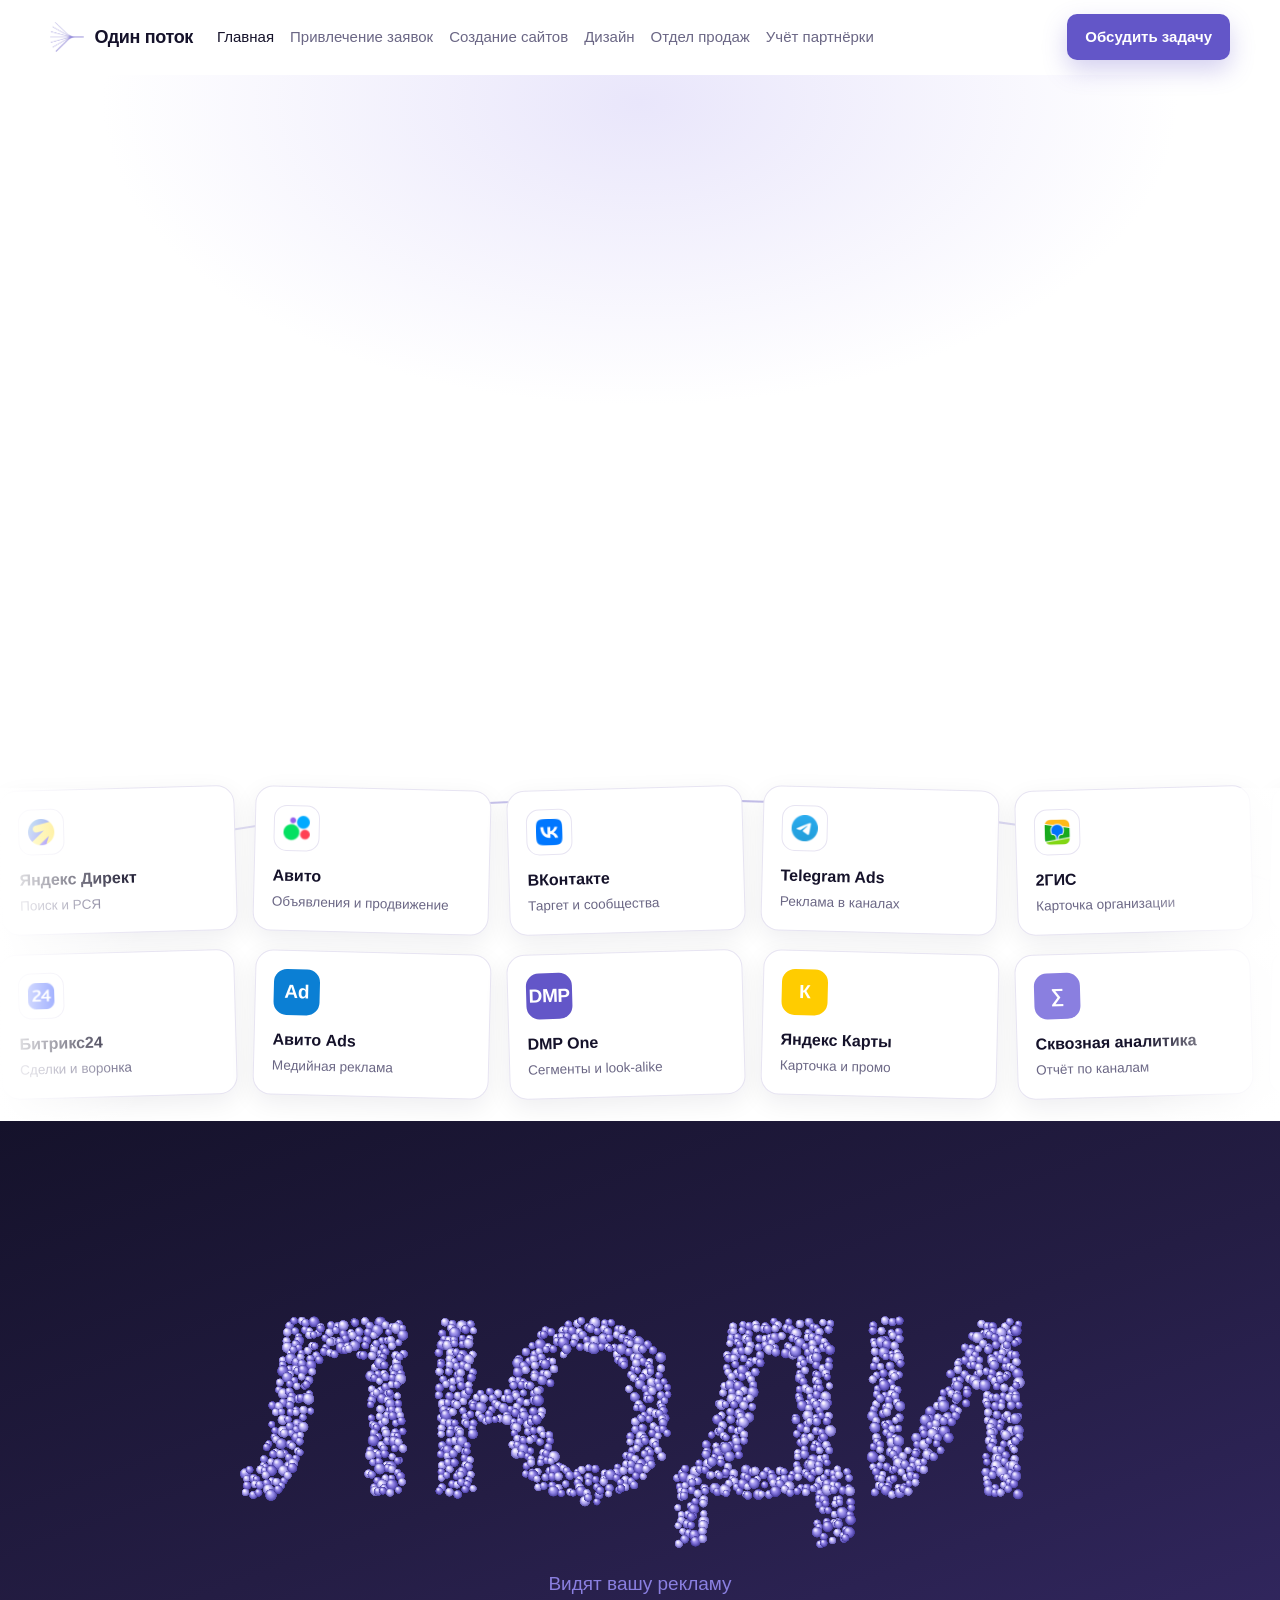
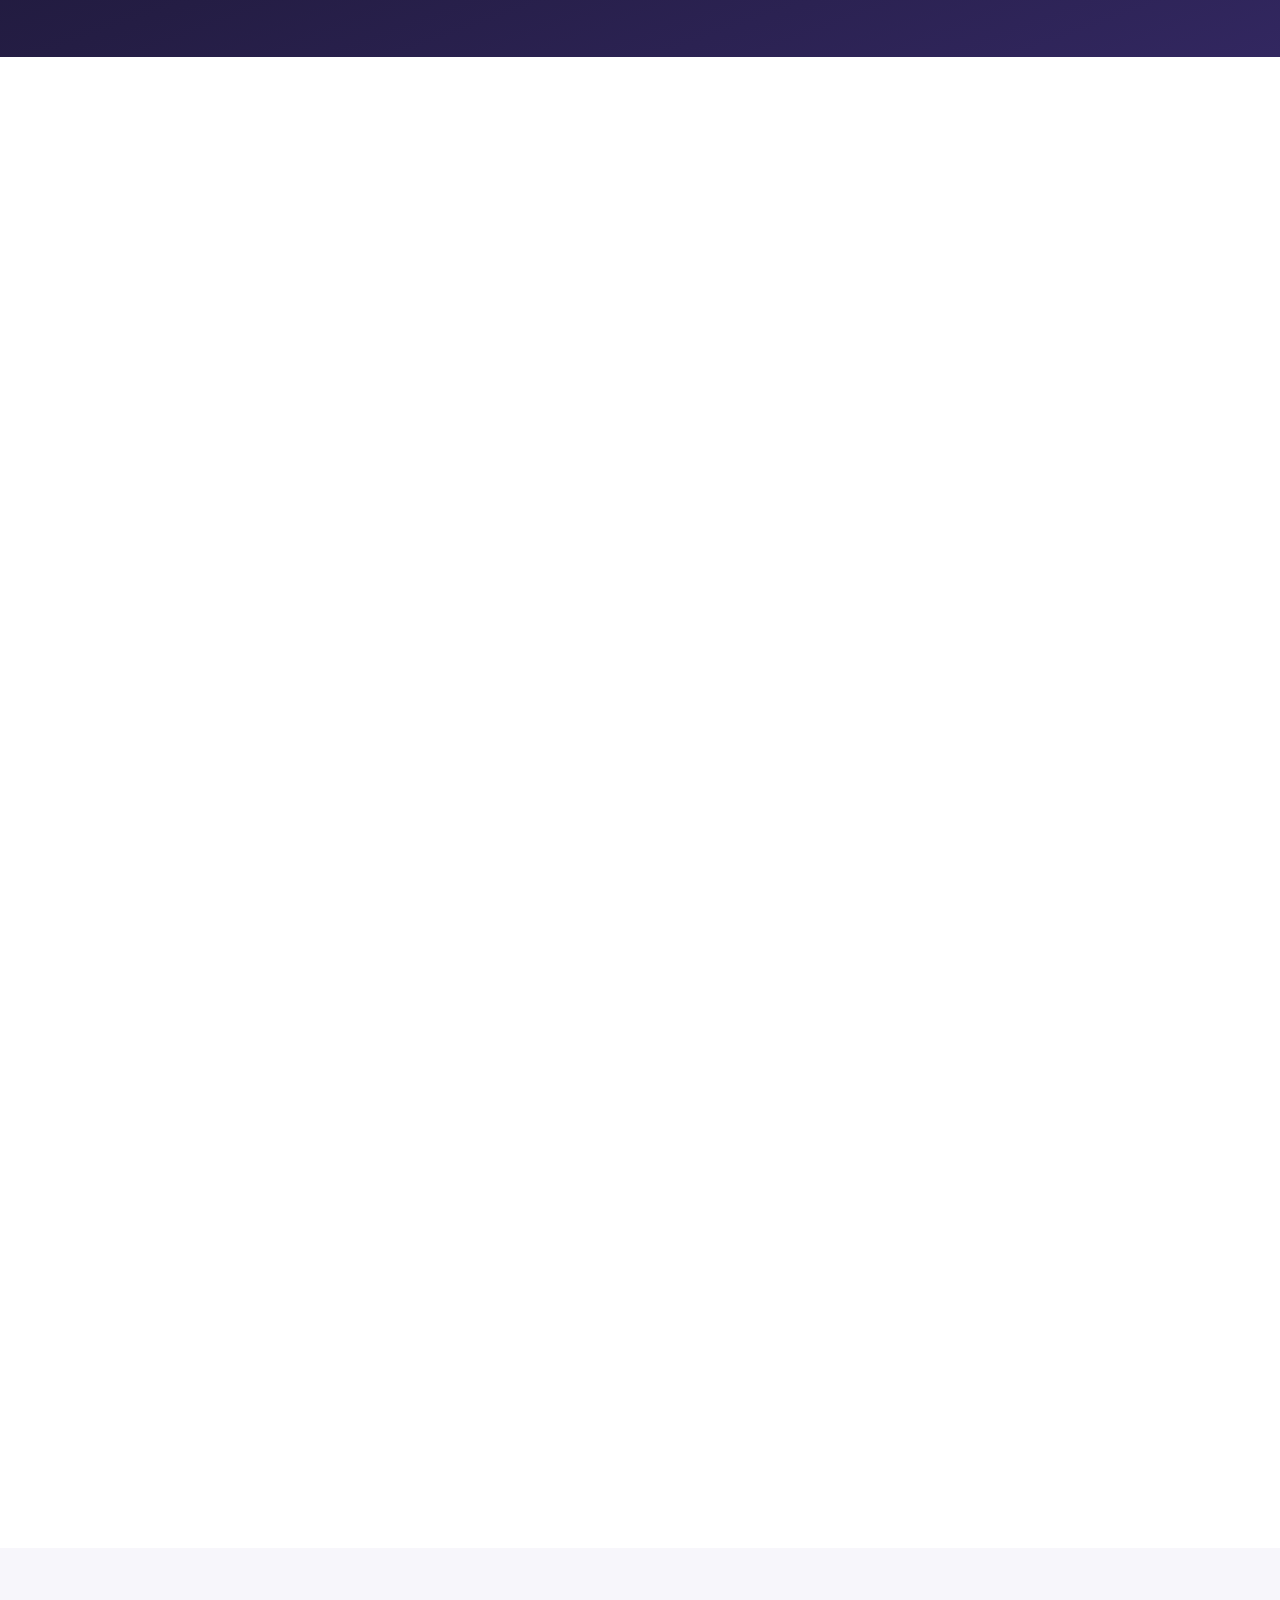
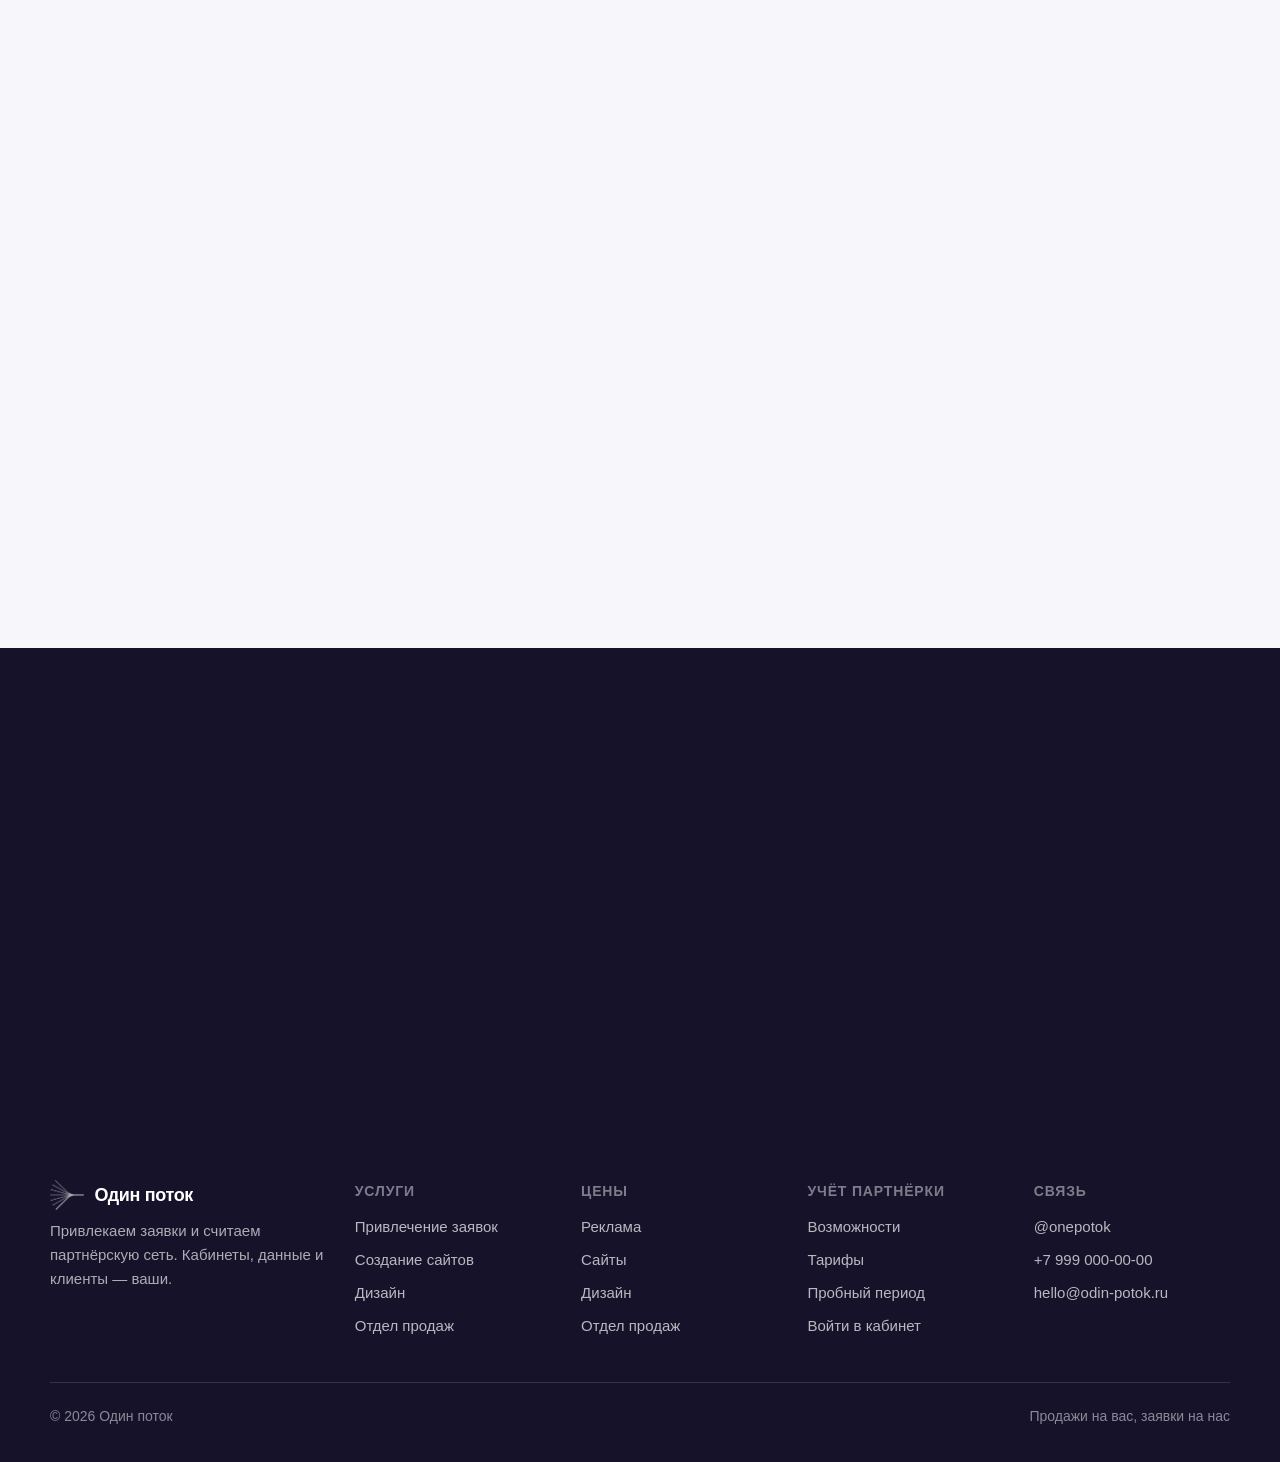
==== commit 3b4311dd: "Площадки — обычной бегущей строкой, эффект со струями убран Струи из логотипов в слово не прижились:" ====
--- a/index.html
+++ b/index.html
@@ -42,7 +42,6 @@
   <div class="wrap">
     <canvas class="stream stream--band" data-flow="ЛЮДИ|ЗАЯВКИ|КЛИЕНТЫ|₽" data-caps="Видят вашу рекламу|Из них доходят до вас|Из них покупают|Ради этого всё и затевалось" aria-hidden="true"></canvas>
     <h2 class="flowband__h rise">Из чего во что перетекает ваш поток</h2>
-    <div class="srcs" id="srcs"></div>
     <div class="flowband__stage"></div>
     <p class="flowband__cap" data-flow-cap>&nbsp;</p>
   </div>
--- a/styles.css
+++ b/styles.css
@@ -655,10 +655,10 @@
   text-align: center;
 }
 .flowband__h { font-size: clamp(21px, 2.3vw, 31px); line-height: 1.2; letter-spacing: -.02em; color: rgba(255,255,255,.9); max-width: 24ch; margin: 0 auto; }
-.flowband__stage { position: relative; height: clamp(170px, 21vw, 270px); margin: clamp(46px, 5vw, 78px) 0 0; }
+.flowband__stage { position: relative; height: clamp(180px, 22vw, 290px); margin: clamp(16px, 2vw, 26px) 0 0; }
 .flowband .stream--band { position: absolute; inset: 0; width: 100%; height: 100%; z-index: 0; }
 .flowband .wrap { position: relative; }
-.flowband__h, .srcs, .flowband__stage, .flowband__cap { position: relative; z-index: 1; }
+.flowband__h, .flowband__stage, .flowband__cap { position: relative; z-index: 1; }
 .flowband__cap {
   margin: 0; min-height: 1.6em; font-size: clamp(15px, 1.5vw, 19px);
   color: var(--accent-2); transition: opacity .22s ease;
@@ -862,28 +862,6 @@
 .calc__ours span { font-size: 14.5px; color: var(--dim); line-height: 1.55; }
 .calc__ours i { font-style: normal; font-weight: 700; color: var(--ink); }
 
-/* ---------- площадки как входы в поток ---------- */
-.srcs { position: relative; z-index: 1; margin-top: clamp(22px, 2.6vw, 36px); }
-.srcs__t { display: block; font-size: 12.5px; letter-spacing: .08em; text-transform: uppercase; color: rgba(255, 255, 255, .45); margin-bottom: 18px; }
-.srcs__row { display: flex; justify-content: center; gap: clamp(10px, 2vw, 28px); flex-wrap: wrap; }
-.src { display: grid; justify-items: center; gap: 7px; animation: srcIn .6s ease both; animation-delay: var(--d); }
-.src__ic {
-  width: 52px; height: 52px; border-radius: 17px; background: #fff; display: grid; place-items: center;
-  box-shadow: 0 10px 26px rgba(0, 0, 0, .35);
-  transition: transform .2s ease;
-}
-.src:hover .src__ic { transform: translateY(-4px); }
-.src__ic img { width: 30px; height: 30px; object-fit: contain; }
-.srcs__ltr { width: 30px; height: 30px; border-radius: 10px; display: grid; place-items: center; color: #fff; font-size: 11px; font-weight: 800; }
-.src i { font-style: normal; font-size: 12px; color: rgba(255, 255, 255, .62); font-weight: 600; }
-@keyframes srcIn { from { opacity: 0; transform: translateY(-10px); } to { opacity: 1; transform: none; } }
-@media (prefers-reduced-motion: reduce) { .src { animation: none; } }
-@media (max-width: 700px) {
-  .src__ic { width: 42px; height: 42px; border-radius: 14px; }
-  .src__ic img { width: 24px; height: 24px; }
-  .src i { display: none; }
-}
-
 /* ---------- подарок в прайсе ---------- */
 .gift {
   margin-top: 22px; background: linear-gradient(135deg, var(--accent-soft), #fff);
